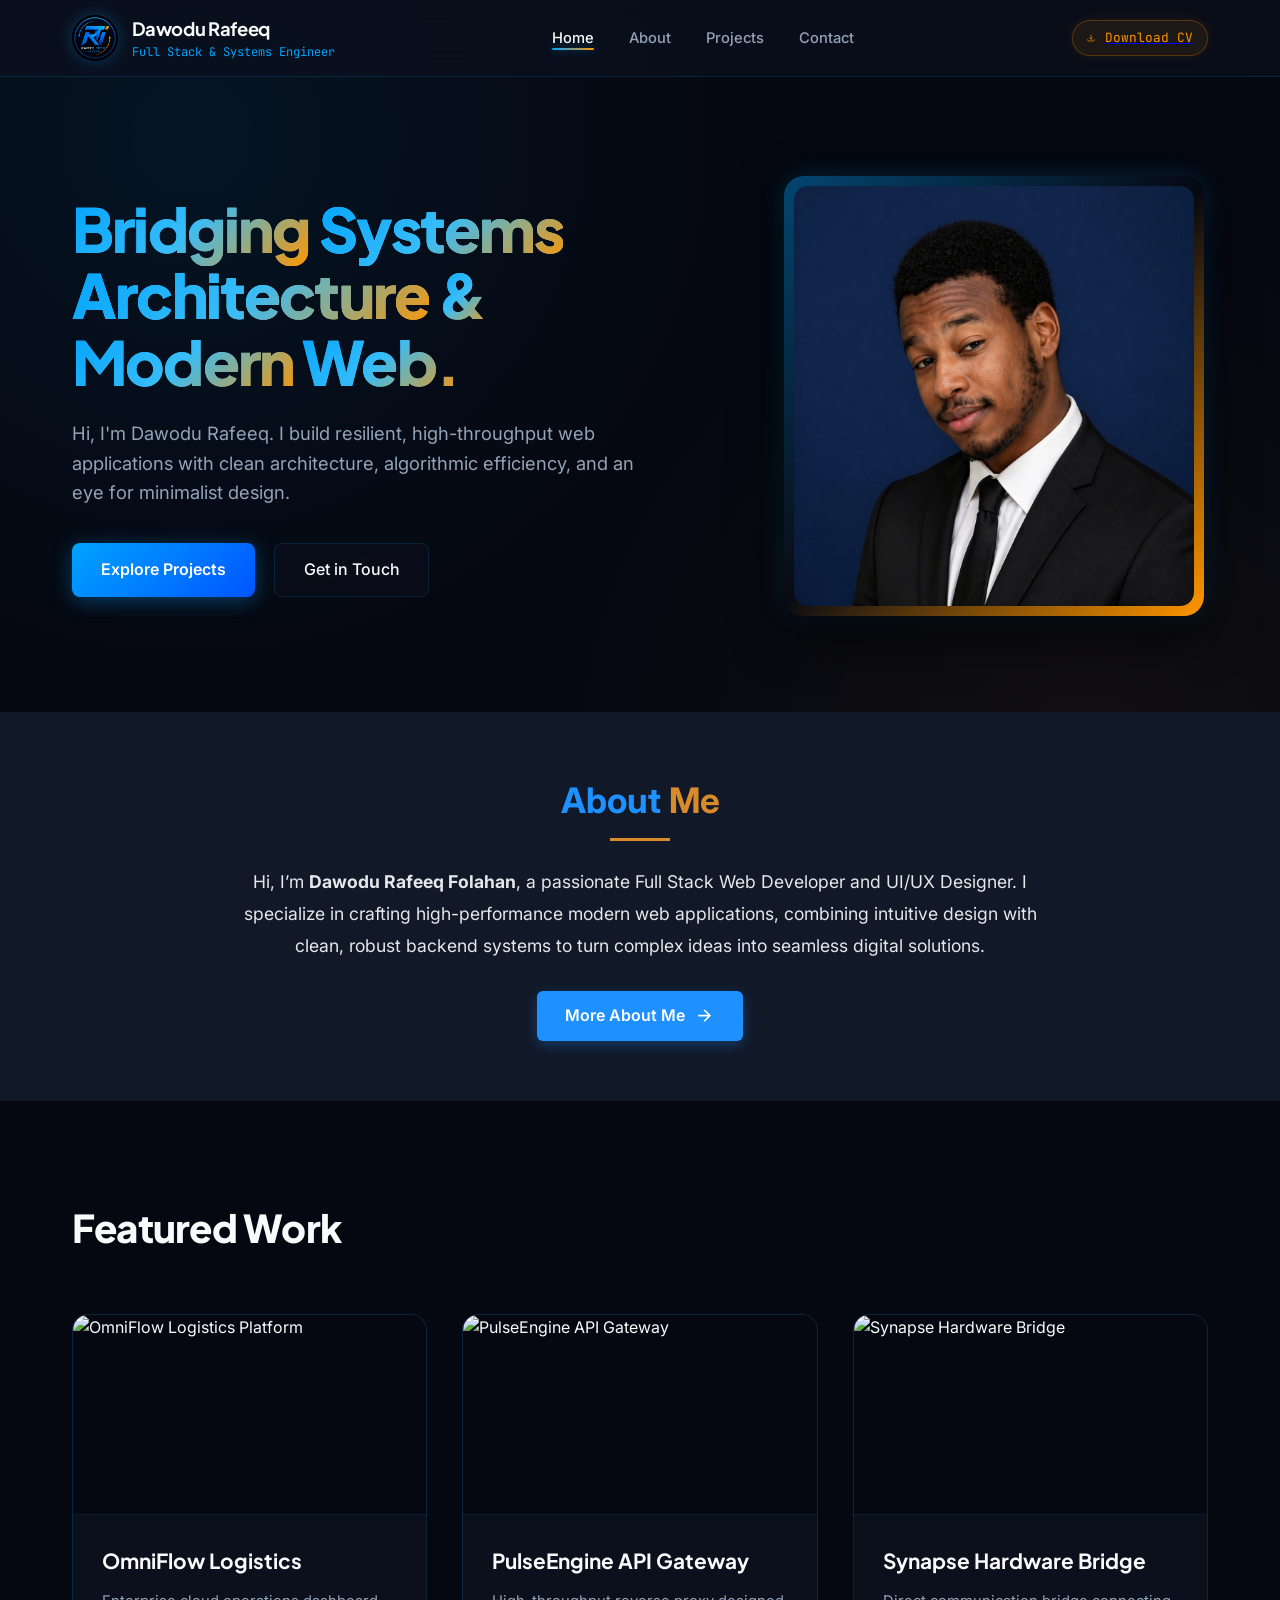
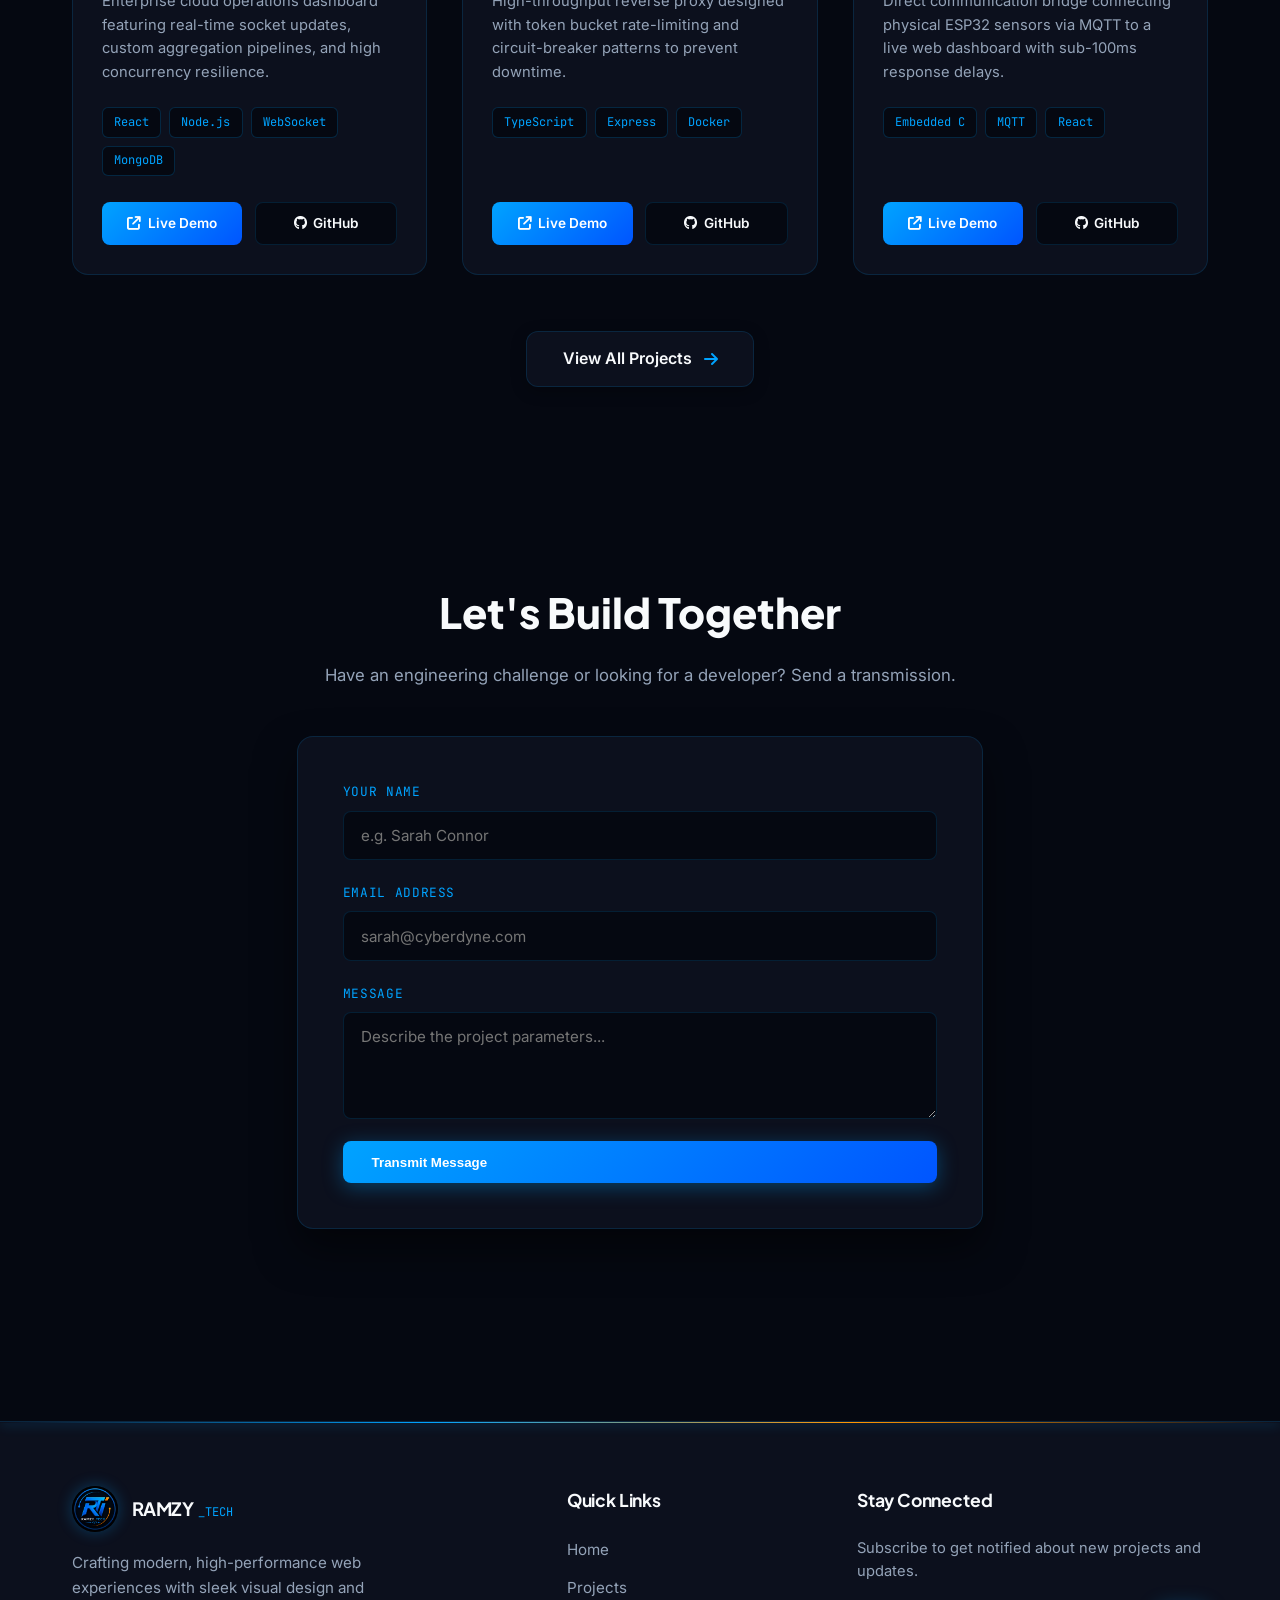
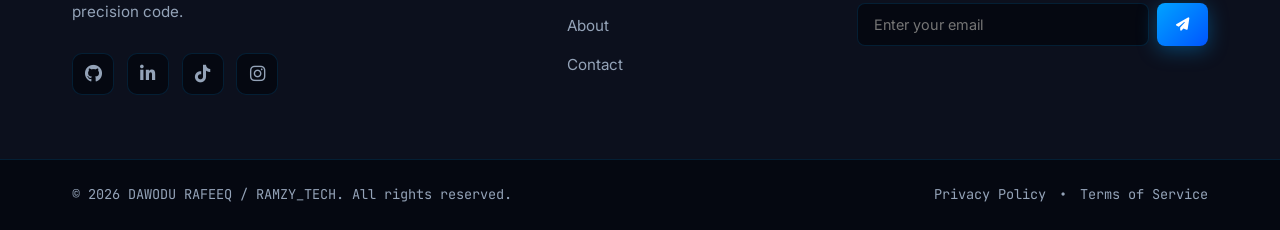
==== index.html @ 2abd8062 "I worked on my portfolio" ====
<!DOCTYPE html>
<html lang="en">

<head>
    <meta charset="UTF-8">
    <meta name="viewport" content="width=device-width, initial-scale=1.0">
    <title>Dawodu Rafeeq — Full Stack Software Developer</title>
    <!-- Google Fonts -->
    <link rel="preconnect" href="https://fonts.googleapis.com">
    <link rel="preconnect" href="https://fonts.gstatic.com" crossorigin>
    <link
        href="https://fonts.googleapis.com/css2?family=Inter:wght@400;500&family=JetBrains+Mono:wght@400;500&family=Plus+Jakarta+Sans:wght@600;700&display=swap"
        rel="stylesheet">
    <!-- FontAwesome Icons for Live & GitHub links -->
    <link rel="stylesheet" href="https://cdnjs.cloudflare.com/ajax/libs/font-awesome/6.4.0/css/all.min.css">
    <!-- Separate Stylesheet Link -->
    <link rel="stylesheet" href="style.css">
    <link rel="icon" href="./IMAGES/my logo.png">
</head>

<body>

    <!-- Header & Navigation -->
    <header>
        <div class="nav-container">
            <div class="brand-container">
                <!-- Logo Placement -->
                <img src="./IMAGES/my logo.png" alt="Ramzy Tech Logo" class="brand-logo">
                <div>
                    <div class="logo-text">Dawodu Rafeeq</div>
                    <div class="logo-sub">Full Stack & Systems Engineer</div>
                </div>
            </div>
            <ul class="nav-links">
                <li><a href="#home">Home</a></li>
                <li><a href="#about-preview">About</a></li>
                <li><a href="#projects">Projects</a></li>
                <li><a href="#contact">Contact</a></li>
            </ul>
            <a href="#">
                <div class="badge-available">
                    <span class="dot"><svg xmlns="http://www.w3.org/2000/svg" width="1.2em" height="1.2em"
                            viewBox="0 0 24 24">
                            <path fill="none" stroke="currentColor" stroke-linecap="round" stroke-linejoin="round"
                                stroke-width="2"
                                d="M12 15V3m0 12l-4-4m4 4l4-4M2 17l.621 2.485A2 2 0 0 0 4.561 21h14.877a2 2 0 0 0 1.94-1.515L22 17" />
                        </svg></span>
                    <span>Download CV</span>
                </div>
            </a>
        </div>
    </header>

    <main>
        <!-- Hero Section -->
        <section class="hero" id="home">
            <div class="hero-content reveal is-visible">
                <h1>Bridging <span>Systems Architecture</span> & Modern Web.</h1>
                <p>Hi, I'm Dawodu Rafeeq. I build resilient, high-throughput web applications with clean architecture,
                    algorithmic efficiency, and an eye for minimalist design.</p>
                <div class="hero-actions">
                    <a href="#projects" class="btn-primary">Explore Projects</a>
                    <a href="#contact" class="btn-outline">Get in Touch</a>
                </div>
            </div>

            <!-- Profile Image Container (Replaced Terminal Box) -->
            <div class="hero-profile-container reveal is-visible">
                <div class="profile-card">
                    <div class="profile-img-wrapper">
                        <!-- REPLACE WITH YOUR IMAGE PATH -->
                        <img src="./IMAGES/my picture.jpg" alt="Dawodu Rafeeq" class="profile-img">
                        <div class="profile-overlay"></div>
                    </div>
                </div>
            </div>
        </section>

        <!-- ABOUT ME SECTION (HOME PAGE PREVIEW) -->
        <section id="about-preview" style="padding: 60px 20px; background-color: #111827; color: #ffffff;">
            <div
                style="max-width: 1000px; margin: 0 auto; display: flex; flex-direction: column; align-items: center; text-align: center;">

                <h2 style="font-size: 2.2rem; margin-bottom: 10px; color: #1e90ff;">
                    About <span style="color: #d98a2b;">Me</span>
                </h2>
                <div style="width: 60px; height: 3px; background-color: #d98a2b; margin-bottom: 25px;"></div>

                <p style="font-size: 1.1rem; line-height: 1.8; color: #e5e7eb; max-width: 800px; margin-bottom: 30px;">
                    Hi, I’m <strong>Dawodu Rafeeq Folahan</strong>, a passionate Full Stack Web Developer and UI/UX
                    Designer.
                    I specialize in crafting high-performance modern web applications, combining intuitive design with
                    clean,
                    robust backend systems to turn complex ideas into seamless digital solutions.
                </p>

                <a href="./about.html" style="
            display: inline-flex; 
            align-items: center; 
            gap: 10px; 
            padding: 12px 28px; 
            background-color: #1e90ff; 
            color: #ffffff; 
            font-weight: 600; 
            font-size: 1rem; 
            border-radius: 6px; 
            text-decoration: none; 
            box-shadow: 0 4px 14px rgba(30, 144, 255, 0.3);
            transition: all 0.3s ease;">
                    <span>More About Me</span>
                    <svg xmlns="http://www.w3.org/2000/svg" width="1.2em" height="1.2em" viewBox="0 0 24 24">
                        <path fill="currentColor"
                            d="M16.172 11l-5.364-5.364 1.414-1.414L20 12l-7.778 7.778-1.414-1.414L16.172 13H4v-2z" />
                    </svg>
                </a>

            </div>
        </section>

        <!-- Projects Section -->
        <section class="projects" id="projects">
            <h2 class="section-title reveal">Featured Work</h2>
            <div class="projects-grid">

                <!-- Project 1 -->
                <div class="project-card reveal">
                    <div class="project-image-wrapper">
                        <!-- Replace with actual website image -->
                        <img src="./IMAGES/project1.jpg" alt="OmniFlow Logistics Platform" class="project-image">
                    </div>
                    <div class="project-info">
                        <h3>OmniFlow Logistics</h3>
                        <p class="project-about">Enterprise cloud operations dashboard featuring real-time socket updates, custom aggregation pipelines, and high concurrency resilience.</p>
                        <div class="tech-tags">
                            <span>React</span>
                            <span>Node.js</span>
                            <span>WebSocket</span>
                            <span>MongoDB</span>
                        </div>
                        <div class="project-links">
                            <a href="https://example.com" target="_blank" class="btn-card-primary">
                                <i class="fa-solid fa-arrow-up-right-from-square"></i> Live Demo
                            </a>
                            <a href="https://github.com/devrafeeq" target="_blank" class="btn-card-github">
                                <i class="fa-brands fa-github"></i> GitHub
                            </a>
                        </div>
                    </div>
                </div>

                <!-- Project 2 -->
                <div class="project-card reveal">
                    <div class="project-image-wrapper">
                        <!-- Replace with actual website image -->
                        <img src="./IMAGES/project2.jpg" alt="PulseEngine API Gateway" class="project-image">
                    </div>
                    <div class="project-info">
                        <h3>PulseEngine API Gateway</h3>
                        <p class="project-about">High-throughput reverse proxy designed with token bucket rate-limiting and circuit-breaker patterns to prevent downtime.</p>
                        <div class="tech-tags">
                            <span>TypeScript</span>
                            <span>Express</span>
                            <span>Docker</span>
                        </div>
                        <div class="project-links">
                            <a href="https://example.com" target="_blank" class="btn-card-primary">
                                <i class="fa-solid fa-arrow-up-right-from-square"></i> Live Demo
                            </a>
                            <a href="https://github.com/devrafeeq" target="_blank" class="btn-card-github">
                                <i class="fa-brands fa-github"></i> GitHub
                            </a>
                        </div>
                    </div>
                </div>

                <!-- Project 3 -->
                <div class="project-card reveal">
                    <div class="project-image-wrapper">
                        <!-- Replace with actual website image -->
                        <img src="./IMAGES/project3.jpg" alt="Synapse Hardware Bridge" class="project-image">
                    </div>
                    <div class="project-info">
                        <h3>Synapse Hardware Bridge</h3>
                        <p class="project-about">Direct communication bridge connecting physical ESP32 sensors via MQTT to a live web dashboard with sub-100ms response delays.</p>
                        <div class="tech-tags">
                            <span>Embedded C</span>
                            <span>MQTT</span>
                            <span>React</span>
                        </div>
                        <div class="project-links">
                            <a href="https://example.com" target="_blank" class="btn-card-primary">
                                <i class="fa-solid fa-arrow-up-right-from-square"></i> Live Demo
                            </a>
                            <a href="https://github.com/devrafeeq" target="_blank" class="btn-card-github">
                                <i class="fa-brands fa-github"></i> GitHub
                            </a>
                        </div>
                    </div>
                </div>

            </div>

            <!-- VIEW MORE PROJECTS BUTTON -->
<div class="more-projects-wrapper">
    <a href="./projects.html" class="btn-more-projects">
        <span>View All Projects</span>
        <i class="fa-solid fa-arrow-right"></i>
    </a>
</div>
        </section>

        <!-- Contact Section -->
        <section class="contact" id="contact">
            <h2 class="reveal">Let's Build Together</h2>
            <p class="reveal">Have an engineering challenge or looking for a developer? Send a transmission.</p>

            <form class="contact-form reveal"
                onsubmit="event.preventDefault(); alert('Transmission dispatched successfully!');">
                <div class="form-group">
                    <label for="name">Your Name</label>
                    <input type="text" id="name" placeholder="e.g. Sarah Connor" required>
                </div>
                <div class="form-group">
                    <label for="email">Email Address</label>
                    <input type="email" id="email" placeholder="sarah@cyberdyne.com" required>
                </div>
                <div class="form-group">
                    <label for="message">Message</label>
                    <textarea id="message" rows="4" placeholder="Describe the project parameters..."
                        required></textarea>
                </div>
                <button type="submit" class="btn-primary" style="margin-top: 0.5rpx; cursor: pointer;">Transmit
                    Message</button>
            </form>
        </section>
    </main>

    <footer class="site-footer">
        <!-- Glowing Divider Line -->
        <div class="footer-divider"></div>

        <div class="footer-container">
            <!-- Brand / Overview Column -->
            <div class="footer-brand">
                <a href="#home" class="brand-container">
                    <img src="./IMAGES/my logo.png" alt="Ramzy Tech Logo" class="brand-logo">
                    <div>
                        <span class="logo-text">RAMZY</span>
                        <span class="logo-sub">_TECH</span>
                    </div>
                </a>
                <p class="footer-desc">
                    Crafting modern, high-performance web experiences with sleek visual design and precision code.
                </p>
                <!-- Social Media Links -->
                <div class="social-links">
                    <a href="https://github.com/devrafeeq" target="_blank" aria-label="GitHub">
                        <i class="fa-brands fa-github"></i>
                    </a>
                    <a href="https://www.linkedin.com/feed/" target="_blank" aria-label="LinkedIn">
                        <i class="fa-brands fa-linkedin-in"></i>
                    </a>
                    <a href="https://www.tiktok.com/@ramzywill04?lang=en" target="_blank" aria-label="TikTok">
                        <i class="fa-brands fa-tiktok"></i>
                    </a>
                    <a href="https://www.instagram.com/ramzy_tech04/" target="_blank" aria-label="Instagram">
                        <i class="fa-brands fa-instagram"></i>
                    </a>
                </div>
            </div>

            <!-- Navigation Column -->
            <div class="footer-nav">
                <h4>Quick Links</h4>
                <ul class="footer-links">
                    <li><a href="#home">Home</a></li>
                    <li><a href="#projects">Projects</a></li>
                    <li><a href="#about-preview">About</a></li>
                    <li><a href="#contact">Contact</a></li>
                </ul>
            </div>

            <!-- Newsletter / CTA Card Column -->
            <div class="footer-newsletter">
                <h4>Stay Connected</h4>
                <p>Subscribe to get notified about new projects and updates.</p>
                <form class="newsletter-form" onsubmit="event.preventDefault();">
                    <input type="email" placeholder="Enter your email" required />
                    <button type="submit" class="btn-primary">
                        <i class="fas fa-paper-plane"></i>
                    </button>
                </form>
            </div>
        </div>

        <!-- Bottom Bar: Copyright & Terms -->
        <div class="footer-bottom">
            <div class="footer-bottom-container">
                <p>&copy; 2026 DAWODU RAFEEQ / RAMZY_TECH. All rights reserved.</p>
                <div class="legal-links">
                    <a href="#">Privacy Policy</a>
                    <span>•</span>
                    <a href="#">Terms of Service</a>
                </div>
            </div>
        </div>
    </footer>

    <script>
        const revealItems = document.querySelectorAll('.reveal:not(.is-visible)');
        const revealObserver = new IntersectionObserver((entries, observer) => {
            entries.forEach((entry) => {
                if (entry.isIntersecting) {
                    entry.target.classList.add('is-visible');
                    observer.unobserve(entry.target);
                }
            });
        }, { threshold: 0.15 });

        revealItems.forEach((item) => revealObserver.observe(item));
    </script>

    <script src="animation.js"></script>
</body>

</html>
---- style.css ----
/* ==========================================
   1. CSS RESET & COLOR VARIABLES
   ================================---------- */
*, *::before, *::after {
    box-sizing: border-box;
    margin: 0;
    padding: 0;
}

:root {
    /* Base Obsidian Backgrounds from Logo backdrop */
    --bg-main: #050811;
    --bg-surface: #0c101d;
    --bg-card: #12182b;
    --bg-glass: rgba(12, 16, 29, 0.7);
    
    --text-main: #F8FAFC;
    --text-muted: #94A3B8;
    
    /* Exact Logo Color Palette */
    --accent-cyan: #00A3FF;    /* Electric Cyan Blue */
    --accent-blue: #0055FF;    /* Deep Royal Blue */
    --accent-orange: #FF9500;  /* Vibrant Circuit Orange */
    
    /* Glowing Shadows & Borders */
    --cyan-glow: rgba(0, 163, 255, 0.35);
    --orange-glow: rgba(255, 149, 0, 0.35);
    --border-color: rgba(0, 163, 255, 0.15);
    --border-bright: rgba(0, 163, 255, 0.4);
    
    --font-heading: 'Plus Jakarta Sans', sans-serif;
    --font-body: 'Inter', sans-serif;
    --font-mono: 'JetBrains Mono', monospace;
    
    --transition: all 0.35s cubic-bezier(0.16, 1, 0.3, 1);
}

html {
    scroll-behavior: smooth;
}

body {
    background-color: var(--bg-main);
    color: var(--text-main);
    font-family: var(--font-body);
    line-height: 1.6;
    overflow-x: hidden;
    /* Subtle background grid pattern */
    background-image: 
        radial-gradient(circle at 15% 15%, rgba(0, 163, 255, 0.08) 0%, transparent 40%),
        radial-gradient(circle at 85% 85%, rgba(255, 149, 0, 0.05) 0%, transparent 40%);
    background-attachment: fixed;
}

/* ==========================================
   2. ANIMATIONS & AMBIENT EFFECTS
   ================================---------- */
@keyframes fadeInSlideUp {
    from {
        opacity: 0;
        transform: translateY(30px);
    }
    to {
        opacity: 1;
        transform: translateY(0);
    }
}

@keyframes pulseGlow {
    0%, 100% {
        opacity: 0.35;
        transform: scale(1) translateX(-50%);
    }
    50% {
        opacity: 0.7;
        transform: scale(1.08) translateX(-50%);
    }
}

@keyframes floatLogo {
    0%, 100% { transform: translateY(0) rotate(0deg); }
    50% { transform: translateY(-4px) rotate(2deg); }
}

.animate-fade-up {
    animation: fadeInSlideUp 0.8s cubic-bezier(0.16, 1, 0.3, 1) forwards;
}

.animate-delay-1 { animation-delay: 0.15s; }
.animate-delay-2 { animation-delay: 0.3s; }

/* Hero Ambient Background Glow */
.ambient-glow {
    position: absolute;
    top: 8rem;
    left: 50%;
    transform: translateX(-50%);
    width: 650px;
    height: 350px;
    background: radial-gradient(circle, rgba(0, 163, 255, 0.15) 0%, rgba(0, 85, 255, 0.08) 50%, transparent 70%);
    filter: blur(100px);
    border-radius: 50%;
    pointer-events: none;
    animation: pulseGlow 5s ease-in-out infinite;
    z-index: 0;
}

/* ==========================================
   3. STUNNING GLASS NAVIGATION BAR
   ================================---------- */
header {
    position: fixed;
    top: 0;
    left: 0;
    width: 100%;
    background: var(--bg-glass);
    backdrop-filter: blur(16px);
    -webkit-backdrop-filter: blur(16px);
    border-bottom: 1px solid var(--border-color);
    z-index: 1000;
}

.nav-container {
    max-width: 1200px;
    margin: 0 auto;
    padding: 0.85rem 2rem;
    display: flex;
    justify-content: space-between;
    align-items: center;
}

/* Integrated Logo Styling */
.brand-container {
    display: flex;
    align-items: center;
    gap: 0.85rem;
    text-decoration: none;
}

.brand-logo {
    width: 46px;
    height: 46px;
    object-fit: contain;
    border-radius: 50%;
    box-shadow: 0 0 15px rgba(0, 163, 255, 0.3);
    animation: floatLogo 6s ease-in-out infinite;
    transition: var(--transition);
}

.brand-container:hover .brand-logo {
    box-shadow: 0 0 25px rgba(0, 163, 255, 0.7), 0 0 10px rgba(255, 149, 0, 0.5);
}

.logo-text {
    font-family: var(--font-heading);
    font-size: 1.15rem;
    font-weight: 700;
    color: var(--text-main);
    letter-spacing: -0.02em;
}

.logo-sub {
    font-size: 0.75rem;
    color: var(--accent-cyan);
    font-family: var(--font-mono);
}

.nav-links {
    display: flex;
    gap: 2.2rem;
    list-style: none;
}

.nav-links a {
    text-decoration: none;
    color: var(--text-muted);
    font-size: 0.92rem;
    font-weight: 500;
    position: relative;
    padding: 0.2rem 0;
    transition: color 0.3s ease;
}

.nav-links a::after {
    content: '';
    position: absolute;
    bottom: 0;
    left: 0;
    width: 0%;
    height: 2px;
    background: linear-gradient(90deg, var(--accent-cyan), var(--accent-orange));
    transition: width 0.3s ease;
    border-radius: 2px;
}

.nav-links a:hover {
    color: var(--text-main);
}

.nav-links a:hover::after {
    width: 100%;
}

.nav-links a.active {
    color: var(--text-main);
}

.nav-links a.active::after {
    width: 100%;
    background: linear-gradient(90deg, var(--accent-cyan), var(--accent-orange));
    box-shadow: 0 0 10px rgba(0, 163, 255, 0.5);
}

/* Status Badge */
.badge-available {
    text-decoration: none;
    display: flex;
    align-items: center;
    gap: 0.6rem;
    font-size: 0.8rem;
    font-family: var(--font-mono);
    color: var(--accent-orange);
    background: rgba(255, 149, 0, 0.08);
    padding: 0.4rem 0.9rem;
    border-radius: 50px;
    border: 1px solid rgba(255, 149, 0, 0.25);
    box-shadow: 0 0 12px rgba(255, 149, 0, 0.1);
}

.badge-available:hover {
    cursor: pointer;
    transform: scale(1.09);
}

.dot {
    width: 8px;
    height: 8px;
    border-radius: 50%;
    animation: pulseGlow 2s infinite;
}

/* ==========================================
   4. HERO SECTION & PROFILE IMAGE
   ================================---------- */
.hero {
    position: relative;
    max-width: 1200px;
    margin: 0 auto;
    padding: 11rem 2rem 6rem 2rem;
    display: grid;
    grid-template-columns: 1.2fr 0.8fr;
    gap: 4rem;
    align-items: center;
    z-index: 1;
}

.hero-content h1 {
    font-family: var(--font-heading);
    font-size: 3.6rem;
    line-height: 1.1;
    font-weight: 800;
    margin-bottom: 1.5rem;
    letter-spacing: -0.03em;
}

.hero-content h1 span {
    background: linear-gradient(135deg, var(--accent-cyan) 0%, #38BDF8 50%, var(--accent-orange) 100%);
    -webkit-background-clip: text;
    -webkit-text-fill-color: transparent;
}

.hero-content p {
    color: var(--text-muted);
    font-size: 1.15rem;
    margin-bottom: 2.2rem;
    max-width: 580px;
}

.hero-actions {
    display: flex;
    gap: 1.2rem;
}

.btn-primary {
    background: linear-gradient(135deg, var(--accent-cyan), var(--accent-blue));
    color: #ffffff;
    padding: 0.85rem 1.8rem;
    border-radius: 8px;
    text-decoration: none;
    font-weight: 600;
    border: none;
    transition: var(--transition);
    box-shadow: 0 4px 20px var(--cyan-glow);
    display: inline-flex;
    align-items: center;
    gap: 0.5rem;
}

.btn-primary:hover {
    transform: translateY(-3px);
    box-shadow: 0 8px 30px rgba(0, 163, 255, 0.6);
    filter: brightness(1.1);
}

.btn-outline {
    background: rgba(12, 16, 29, 0.6);
    color: var(--text-main);
    border: 1px solid var(--border-color);
    padding: 0.85rem 1.8rem;
    border-radius: 8px;
    text-decoration: none;
    font-weight: 500;
    backdrop-filter: blur(8px);
    transition: var(--transition);
}

.btn-outline:hover {
    border-color: var(--accent-orange);
    color: var(--accent-orange);
    box-shadow: 0 4px 20px var(--orange-glow);
    transform: translateY(-3px);
}

/* Profile Image Container */
.hero-profile-container {
    display: flex;
    justify-content: center;
    align-items: center;
    position: relative;
}

.profile-card {
    position: relative;
    width: 100%;
    max-width: 380px;
    border-radius: 20px;
    padding: 10px;
    background: linear-gradient(135deg, var(--border-bright), transparent, var(--accent-orange));
    box-shadow: 0 20px 50px rgba(0, 0, 0, 0.7), 0 0 25px rgba(0, 163, 255, 0.2);
    transition: var(--transition);
}

.profile-card:hover {
    transform: translateY(-6px) scale(1.02);
    box-shadow: 0 30px 60px rgba(0, 0, 0, 0.8), 0 0 35px rgba(0, 163, 255, 0.4);
}

.profile-img-wrapper {
    position: relative;
    width: 100%;
    height: 420px;
    border-radius: 14px;
    overflow: hidden;
    background-color: var(--bg-surface);
}

.profile-img {
    width: 100%;
    height: 100%;
    object-fit: cover;
    object-position: center;
    transition: var(--transition);
}

.profile-card:hover .profile-img {
    transform: scale(1.05);
}

/* ==========================================
   5. FEATURED PROJECTS SECTION
   ================================---------- */
.projects {
    max-width: 1200px;
    margin: 0 auto;
    padding: 6rem 2rem;
}

.section-title {
    font-family: var(--font-heading);
    font-size: 2.4rem;
    margin-bottom: 3.5rem;
    font-weight: 800;
    letter-spacing: -0.02em;
}

.projects-grid {
    display: grid;
    grid-template-columns: repeat(auto-fit, minmax(320px, 1fr));
    gap: 2.2rem;
}

.project-card {
    background: var(--bg-surface);
    border: 1px solid var(--border-color);
    border-radius: 16px;
    overflow: hidden;
    display: flex;
    flex-direction: column;
    justify-content: space-between;
    transition: var(--transition);
    position: relative;
}

.project-card::after {
    content: '';
    position: absolute;
    top: 0;
    left: 0;
    width: 100%;
    height: 3px;
    background: linear-gradient(90deg, var(--accent-cyan), var(--accent-orange));
    opacity: 0;
    transition: opacity 0.3s ease;
}

.project-card:hover {
    transform: translateY(-8px);
    border-color: var(--border-bright);
    box-shadow: 0 20px 40px rgba(0, 0, 0, 0.6), 0 0 20px rgba(0, 163, 255, 0.15);
}

.project-card:hover::after {
    opacity: 1;
}

.project-image-wrapper {
    width: 100%;
    height: 200px;
    overflow: hidden;
    background: var(--bg-main);
    border-bottom: 1px solid var(--border-color);
}

.project-image {
    width: 100%;
    height: 100%;
    object-fit: cover;
    transition: transform 0.5s ease;
}

.project-card:hover .project-image {
    transform: scale(1.06);
}

.project-info {
    padding: 1.8rem;
    display: flex;
    flex-direction: column;
    flex-grow: 1;
    justify-content: space-between;
}

.project-card h3 {
    font-family: var(--font-heading);
    font-size: 1.3rem;
    margin-bottom: 0.8rem;
    color: var(--text-main);
}

.project-about {
    color: var(--text-muted);
    font-size: 0.92rem;
    margin-bottom: 1.4rem;
    line-height: 1.6;
}

.tech-tags {
    display: flex;
    gap: 0.5rem;
    flex-wrap: wrap;
    margin-bottom: 1.6rem;
}

.tech-tags span {
    font-family: var(--font-mono);
    font-size: 0.75rem;
    background: var(--bg-main);
    color: var(--accent-cyan);
    padding: 0.3rem 0.7rem;
    border-radius: 6px;
    border: 1px solid rgba(0, 163, 255, 0.2);
    transition: var(--transition);
}

.tech-tags span:hover {
    background: rgba(0, 163, 255, 0.15);
    border-color: var(--accent-cyan);
}

/* Dual Link Buttons */
.project-links {
    display: flex;
    gap: 0.8rem;
    margin-top: auto;
}

.btn-card-primary {
    flex: 1;
    text-align: center;
    background: linear-gradient(135deg, var(--accent-cyan), var(--accent-blue));
    color: #ffffff;
    padding: 0.6rem 1rem;
    border-radius: 8px;
    text-decoration: none;
    font-weight: 600;
    font-size: 0.85rem;
    transition: var(--transition);
    display: inline-flex;
    align-items: center;
    justify-content: center;
    gap: 0.4rem;
}

.btn-card-primary:hover {
    box-shadow: 0 4px 15px var(--cyan-glow);
    filter: brightness(1.1);
}

.btn-card-github {
    flex: 1;
    text-align: center;
    background: var(--bg-main);
    color: var(--text-main);
    border: 1px solid var(--border-color);
    padding: 0.6rem 1rem;
    border-radius: 8px;
    text-decoration: none;
    font-weight: 600;
    font-size: 0.85rem;
    transition: var(--transition);
    display: inline-flex;
    align-items: center;
    justify-content: center;
    gap: 0.4rem;
}

.btn-card-github:hover {
    border-color: var(--accent-orange);
    color: var(--accent-orange);
    box-shadow: 0 4px 15px var(--orange-glow);
}

/* ==========================================
   VIEW MORE PROJECTS BUTTON STYLES
   ================================---------- */
.more-projects-wrapper {
    display: flex;
    justify-content: center;
    align-items: center;
    margin-top: 3.5rem;
    width: 100%;
}

.btn-more-projects {
    display: inline-flex;
    align-items: center;
    gap: 0.75rem;
    padding: 0.9rem 2.2rem;
    font-family: var(--font-body, inherit);
    font-size: 1rem;
    font-weight: 600;
    color: var(--text-main, #ffffff);
    background: var(--bg-surface, rgba(255, 255, 255, 0.05));
    border: 1px solid var(--border-color, rgba(255, 255, 255, 0.1));
    border-radius: 12px;
    backdrop-filter: blur(8px);
    transition: all 0.3s ease;
    text-decoration: none;
    box-shadow: 0 4px 15px rgba(0, 0, 0, 0.3);
}

.btn-more-projects i {
    color: var(--accent-cyan, #00a3ff);
    transition: transform 0.3s ease;
}

.btn-more-projects:hover {
    border-color: var(--accent-cyan, #00a3ff);
    color: var(--accent-cyan, #00a3ff);
    box-shadow: 0 0 25px rgba(0, 163, 255, 0.25);
    transform: translateY(-4px);
}

.btn-more-projects:hover i {
    transform: translateX(5px);
}
/* ==========================================
   6. CONTACT SECTION & FORM
   ================================---------- */
.contact {
    max-width: 750px;
    margin: 0 auto;
    padding: 6rem 2rem;
    text-align: center;
}

.contact h2 {
    font-family: var(--font-heading);
    font-size: 2.6rem;
    margin-bottom: 1rem;
    font-weight: 800;
}

.contact p {
    color: var(--text-muted);
    margin-bottom: 3rem;
    font-size: 1.05rem;
}

.contact-form {
    display: grid;
    gap: 1.4rem;
    text-align: left;
    background: var(--bg-surface);
    padding: 2.8rem;
    border-radius: 16px;
    border: 1px solid var(--border-color);
    box-shadow: 0 20px 40px rgba(0, 0, 0, 0.5);
}

.form-group {
    display: flex;
    flex-direction: column;
    gap: 0.5rem;
}

.form-group label {
    font-family: var(--font-mono);
    font-size: 0.8rem;
    color: var(--accent-cyan);
    letter-spacing: 0.05em;
    text-transform: uppercase;
}

.form-group input, .form-group textarea {
    background: var(--bg-main);
    border: 1px solid var(--border-color);
    padding: 0.9rem 1.1rem;
    border-radius: 8px;
    color: var(--text-main);
    font-family: var(--font-body);
    font-size: 0.95rem;
    transition: var(--transition);
}

.form-group input:focus, .form-group textarea:focus {
    outline: none;
    border-color: var(--accent-cyan);
    box-shadow: 0 0 0 4px rgba(0, 163, 255, 0.15);
}

/* ==========================================
   7. SCROLL ANIMATIONS
   ================================---------- */
.reveal-on-scroll {
    opacity: 0;
    transform: translateY(30px);
    transition: opacity 0.8s cubic-bezier(0.16, 1, 0.3, 1), transform 0.8s cubic-bezier(0.16, 1, 0.3, 1);
    will-change: opacity, transform;
}

.reveal-on-scroll.is-revealed {
    opacity: 1;
    transform: translateY(0);
}

/* ==========================================
   8. SITE FOOTER SECTION
   ================================---------- */
.site-footer {
    position: relative;
    background: var(--bg-surface);
    border-top: 1px solid var(--border-color);
    padding-top: 4rem;
    margin-top: 6rem;
    overflow: hidden;
}

/* Gradient top border glow */
.footer-divider {
    position: absolute;
    top: 0;
    left: 0;
    width: 100%;
    height: 1px;
    background: linear-gradient(90deg, transparent, var(--accent-cyan), var(--accent-orange), transparent);
    box-shadow: 0 0 12px var(--accent-cyan);
}

.footer-container {
    max-width: 1200px;
    margin: 0 auto;
    padding: 0 2rem 4rem 2rem;
    display: grid;
    grid-template-columns: 1.5fr 0.8fr 1.2fr;
    gap: 3.5rem;
}

/* Brand Column */
.footer-brand .brand-container {
    display: inline-flex;
    align-items: center;
    gap: 0.85rem;
    margin-bottom: 1.2rem;
    text-decoration: none;
}

.footer-desc {
    color: var(--text-muted);
    font-size: 0.95rem;
    line-height: 1.6;
    margin-bottom: 1.8rem;
    max-width: 360px;
}

/* Social Media Icons Styling */
.social-links {
    display: flex;
    gap: 0.8rem;
}

.social-links a {
    width: 42px;
    height: 42px;
    border-radius: 10px;
    background: var(--bg-main);
    border: 1px solid var(--border-color);
    color: var(--text-muted);
    display: flex;
    align-items: center;
    justify-content: center;
    font-size: 1.1rem;
    text-decoration: none;
    transition: var(--transition);
}

.social-links a:hover {
    color: var(--text-main);
    border-color: var(--accent-cyan);
    background: rgba(0, 163, 255, 0.1);
    transform: translateY(-4px);
    box-shadow: 0 6px 16px var(--cyan-glow);
}

.social-links a:nth-child(even):hover {
    border-color: var(--accent-orange);
    background: rgba(255, 149, 0, 0.1);
    box-shadow: 0 6px 16px var(--orange-glow);
}

/* Footer Navigation Links */
.footer-nav h4, .footer-newsletter h4 {
    font-family: var(--font-heading);
    font-size: 1.1rem;
    font-weight: 700;
    color: var(--text-main);
    margin-bottom: 1.4rem;
    letter-spacing: -0.01em;
}

.footer-links {
    list-style: none;
    display: flex;
    flex-direction: column;
    gap: 0.8rem;
}

.footer-links a {
    color: var(--text-muted);
    text-decoration: none;
    font-size: 0.95rem;
    transition: var(--transition);
    display: inline-block;
}

.footer-links a:hover {
    color: var(--accent-cyan);
    transform: translateX(5px);
}

/* Newsletter Input Form */
.footer-newsletter p {
    color: var(--text-muted);
    font-size: 0.92rem;
    margin-bottom: 1.2rem;
}

.newsletter-form {
    display: flex;
    gap: 0.5rem;
}

.newsletter-form input {
    width: 100%;
    background: var(--bg-main);
    border: 1px solid var(--border-color);
    padding: 0.75rem 1rem;
    border-radius: 8px;
    color: var(--text-main);
    font-family: var(--font-body);
    font-size: 0.9rem;
    transition: var(--transition);
}

.newsletter-form input:focus {
    outline: none;
    border-color: var(--accent-cyan);
    box-shadow: 0 0 0 3px rgba(0, 163, 255, 0.15);
}

.newsletter-form .btn-primary {
    padding: 0.75rem 1.2rem;
    border-radius: 8px;
}

/* Footer Bottom Bar */
.footer-bottom {
    background: var(--bg-main);
    border-top: 1px solid var(--border-color);
    padding: 1.5rem 0;
}

.footer-bottom-container {
    max-width: 1200px;
    margin: 0 auto;
    padding: 0 2rem;
    display: flex;
    justify-content: space-between;
    align-items: center;
    font-size: 0.85rem;
    color: var(--text-muted);
    font-family: var(--font-mono);
}

.legal-links {
    display: flex;
    gap: 0.8rem;
    align-items: center;
}

.legal-links a {
    color: var(--text-muted);
    text-decoration: none;
    transition: color 0.2s ease;
}

.legal-links a:hover {
    color: var(--accent-orange);
}

/* ==========================================
   9. RESPONSIVE DESIGN
   ================================---------- */
@media (max-width: 900px) {
    .hero {
        grid-template-columns: 1fr;
        padding-top: 8.5rem;
    }
    
    .hero-content h1 {
        font-size: 2.8rem;
    }

    .nav-links {
        display: none;
    }

    .footer-container {
        grid-template-columns: 1fr;
        gap: 2.5rem;
    }

    .footer-bottom-container {
        flex-direction: column;
        gap: 1rem;
        text-align: center;
    }
}

/* ==========================================
   10. ENHANCED RESPONSIVENESS & FLUIDITY
   ================================---------- */

/* Fluid Images & Media Handling */
img, svg, video {
    max-width: 100%;
    height: auto;
    display: block;
}

/* Base Container Safety Margin for Small Screens */
.nav-container,
.hero,
.projects,
.contact,
.footer-container,
.footer-bottom-container {
    width: 100%;
    padding-left: clamp(1rem, 4vw, 2rem);
    padding-right: clamp(1rem, 4vw, 2rem);
}

/* Large Screens & Ultra-Wide Displays (1200px+) */
@media (min-width: 1200px) {
    .hero-content h1 {
        font-size: 3.8rem;
    }
    .profile-card {
        max-width: 420px;
    }
}

/* Tablets & Medium Displays (768px to 1024px) */
@media (max-width: 1024px) {
    .hero {
        gap: 2.5rem;
        padding-top: 9rem;
        padding-bottom: 4rem;
    }

    .hero-content h1 {
        font-size: 3rem;
    }

    .projects-grid {
        grid-template-columns: repeat(2, 1fr);
        gap: 1.5rem;
    }

    .footer-container {
        grid-template-columns: 1fr 1fr;
        gap: 2.5rem;
    }

    .footer-newsletter {
        grid-column: span 2;
    }
}

/* Mobile Devices & Small Tablets (Max 768px) */
@media (max-width: 768px) {
    /* Hero Stack Adjustment */
    .hero {
        grid-template-columns: 1fr;
        text-align: center;
        padding-top: 7.5rem;
        gap: 3rem;
    }

    .hero-content p {
        margin-left: auto;
        margin-right: auto;
        font-size: 1rem;
    }

    .hero-actions {
        justify-content: center;
        flex-wrap: wrap;
    }

    .btn-primary, .btn-outline {
        width: 100%;
        justify-content: center;
    }

    .profile-card {
        max-width: 320px;
        margin: 0 auto;
    }

    .profile-img-wrapper {
        height: 360px;
    }

    /* Projects Layout */
    .projects-grid {
        grid-template-columns: 1fr;
    }

    /* Contact Form Spacing */
    .contact-form {
        padding: 1.8rem 1.2rem;
    }

    /* Footer Adjustments */
    .footer-container {
        grid-template-columns: 1fr;
        gap: 2rem;
    }

    .footer-newsletter {
        grid-column: span 1;
    }

    .footer-bottom-container {
        flex-direction: column;
        gap: 0.8rem;
        text-align: center;
    }
}

/* Extra Small Devices & Foldables (Max 480px) */
@media (max-width: 480px) {
    .hero-content h1 {
        font-size: 2.2rem;
    }

    .logo-text {
        font-size: 1rem;
    }

    .logo-sub {
        font-size: 0.65rem;
    }

    .badge-available span:last-child {
        display: none; /* Keeps the status icon tidy on tiny screens */
    }

    .badge-available {
        padding: 0.4rem;
    }

    .project-links {
        flex-direction: column; /* Stacks Action Buttons */
    }

    .btn-card-primary, .btn-card-github {
        width: 100%;
    }

    .profile-img-wrapper {
        height: 300px;
    }
}
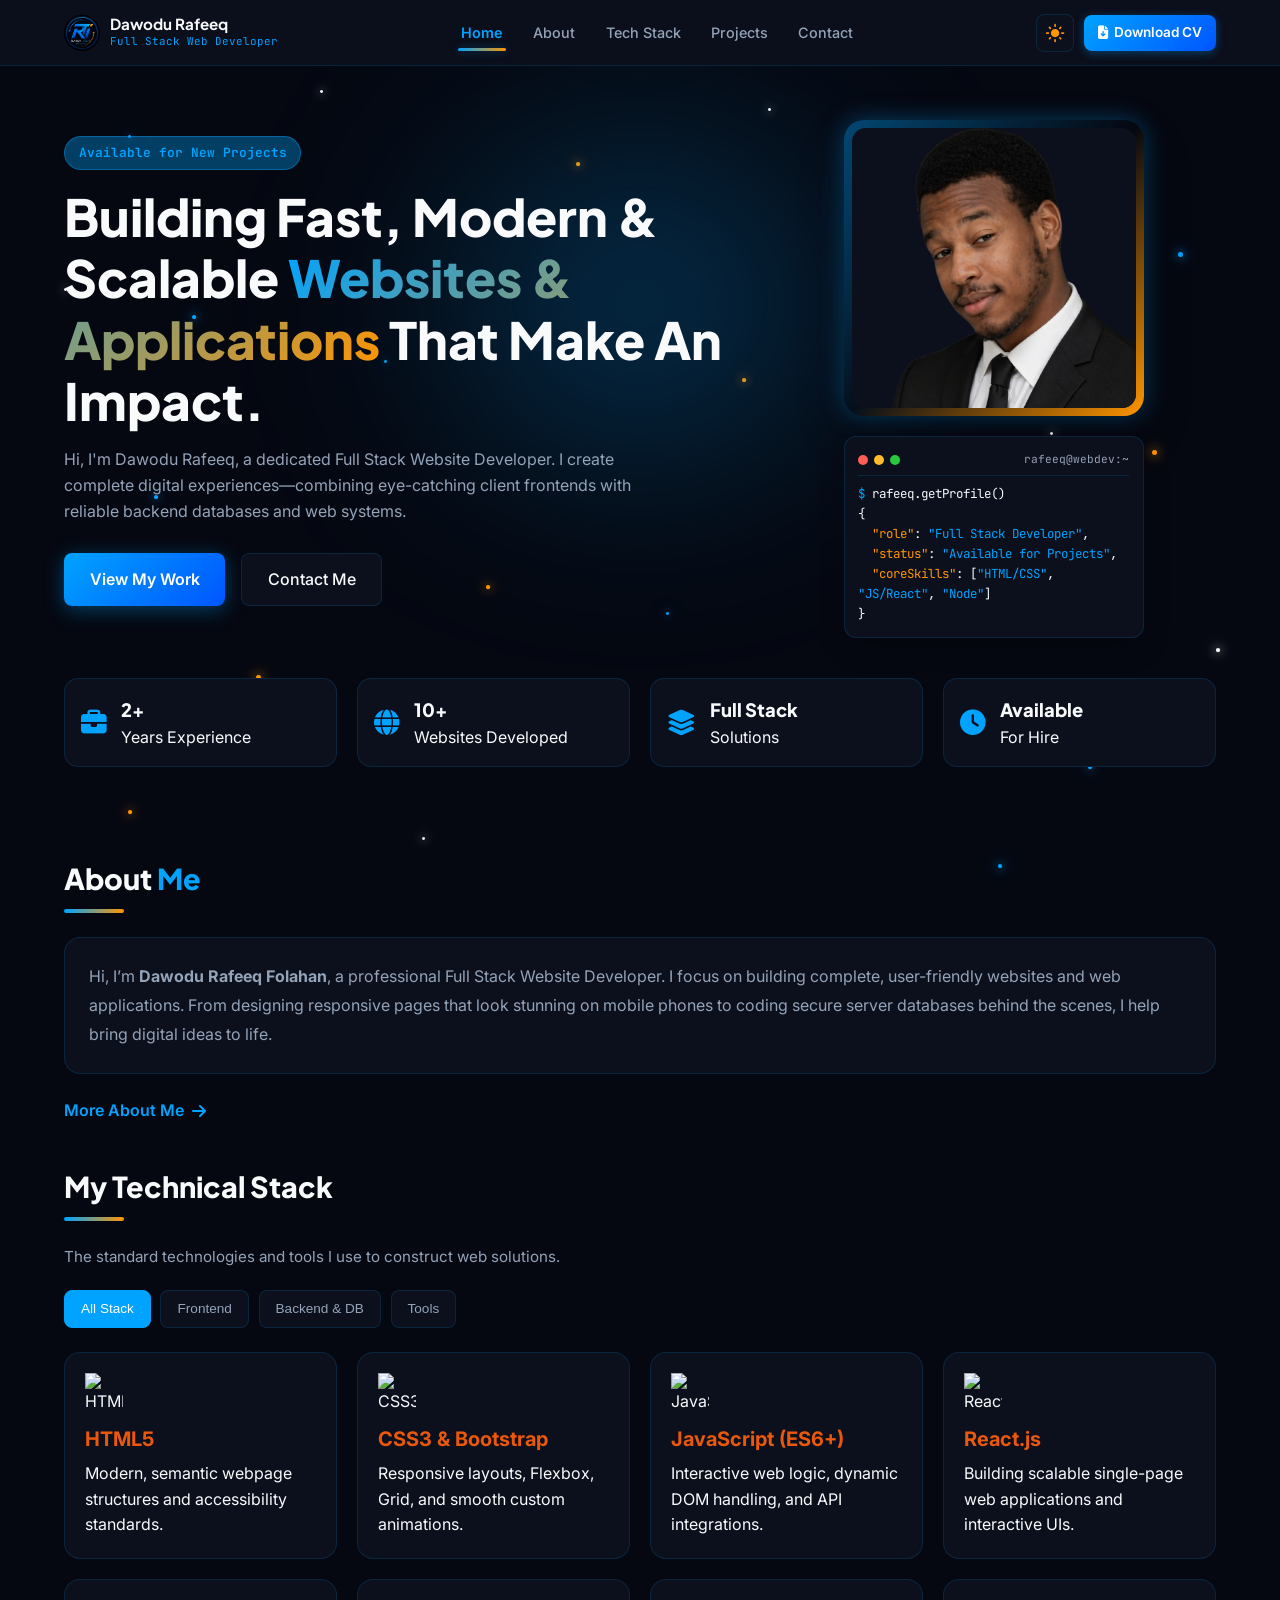
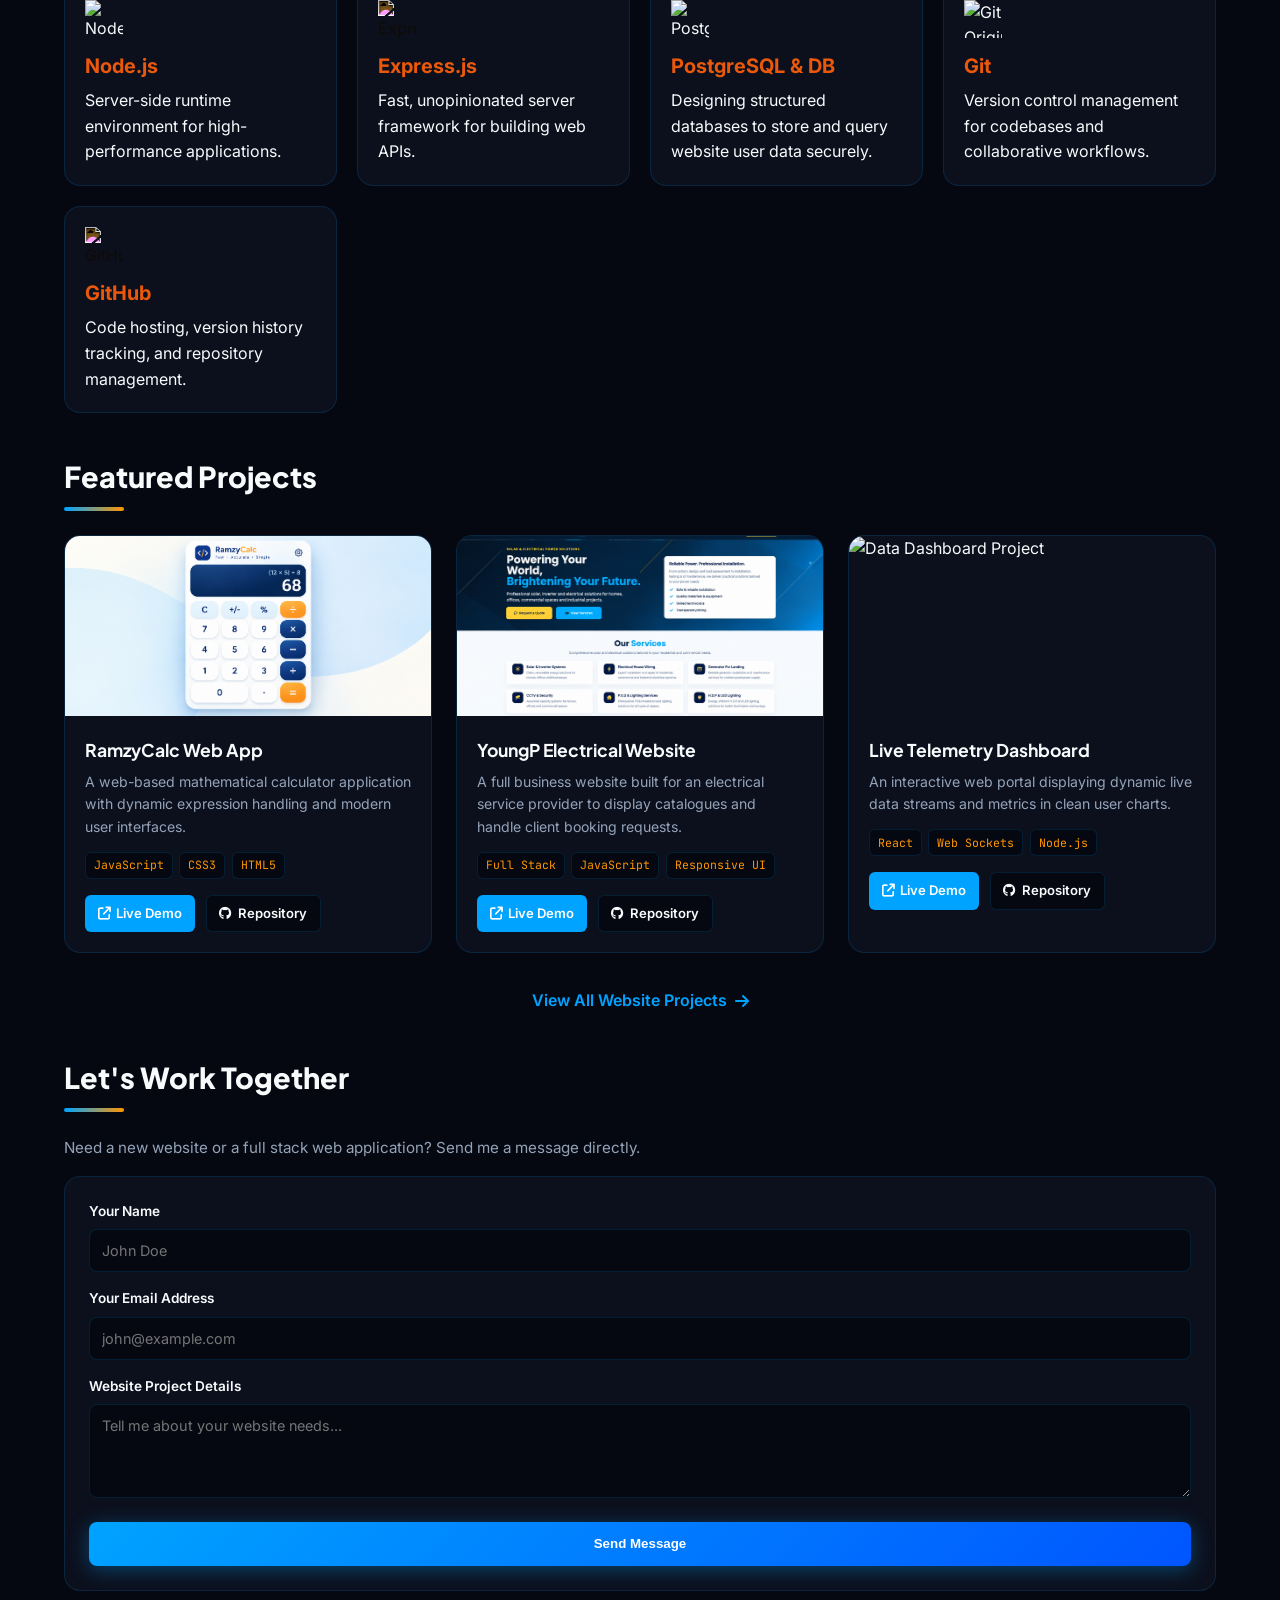
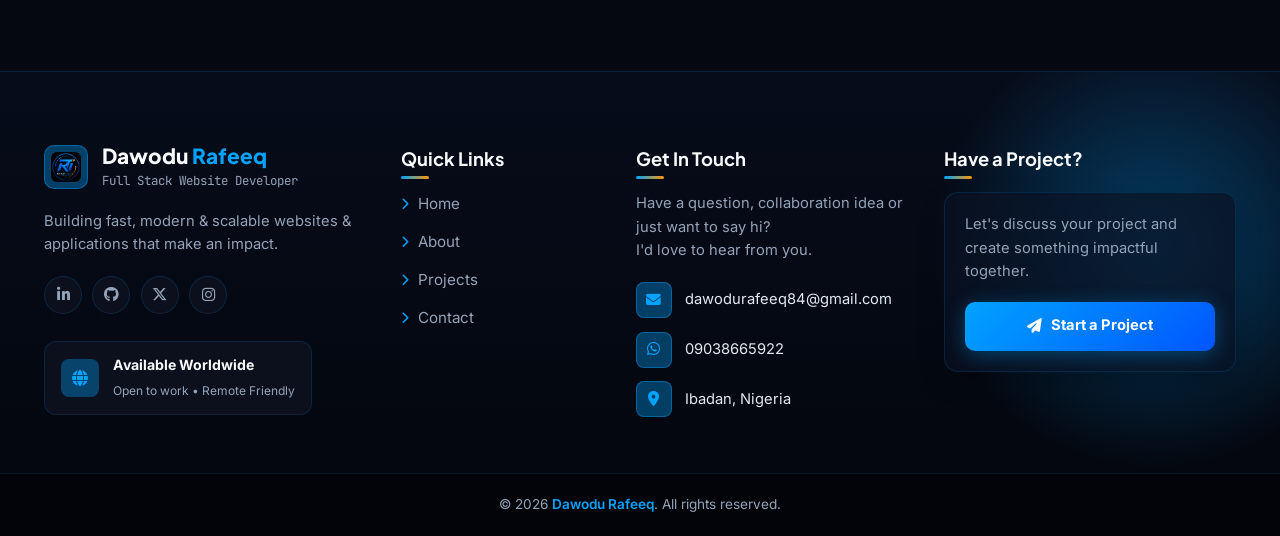
==== commit 872fd4bb: "Refactor code structure for improved readability and maintainability" ====
--- a/index.html
+++ b/index.html
@@ -1,312 +1,555 @@
 <!DOCTYPE html>
-<html lang="en">
+<html lang="en" data-theme="dark">
 
 <head>
     <meta charset="UTF-8">
     <meta name="viewport" content="width=device-width, initial-scale=1.0">
-    <title>Dawodu Rafeeq — Full Stack Software Developer</title>
+    <title>Dawodu Rafeeq — Full Stack Website Developer</title>
+    
+    <!-- Open Graph & SEO Meta Tags -->
+    <meta name="description" content="Portfolio of Dawodu Rafeeq, a Full Stack Website Developer specializing in responsive websites, custom web applications, and backend databases.">
+    <meta property="og:title" content="Dawodu Rafeeq — Full Stack Website Developer">
+    <meta property="og:description" content="Building fast, modern, and reliable web applications for clients and businesses.">
+    <meta property="og:image" content="./IMAGES/my picture.png">
+    <meta property="og:type" content="website">
+
     <!-- Google Fonts -->
     <link rel="preconnect" href="https://fonts.googleapis.com">
     <link rel="preconnect" href="https://fonts.gstatic.com" crossorigin>
-    <link
-        href="https://fonts.googleapis.com/css2?family=Inter:wght@400;500&family=JetBrains+Mono:wght@400;500&family=Plus+Jakarta+Sans:wght@600;700&display=swap"
-        rel="stylesheet">
-    <!-- FontAwesome Icons for Live & GitHub links -->
-    <link rel="stylesheet" href="https://cdnjs.cloudflare.com/ajax/libs/font-awesome/6.4.0/css/all.min.css">
-    <!-- Separate Stylesheet Link -->
+    <link href="https://fonts.googleapis.com/css2?family=Inter:wght@400;500;600&family=JetBrains+Mono:wght@400;500;700&family=Plus+Jakarta+Sans:wght@600;700;800&display=swap" rel="stylesheet">
+    
+    <!-- Font Awesome Icons -->
+    <link rel="stylesheet" href="https://cdnjs.cloudflare.com/ajax/libs/font-awesome/6.5.1/css/all.min.css">
+    
+    <!-- Stylesheet & Favicon -->
     <link rel="stylesheet" href="style.css">
     <link rel="icon" href="./IMAGES/my logo.png">
+
+    <!-- EmailJS SDK -->
+    <script type="text/javascript" src="https://cdn.jsdelivr.net/npm/@emailjs/browser@3/dist/email.min.js"></script>
+    <script type="text/javascript">
+        (function() {
+            emailjs.init("YOUR_PUBLIC_KEY");
+        })();
+    </script>
 </head>
 
 <body>
 
-    <!-- Header & Navigation -->
+    <!-- MOVING, SPARKLE & SHOOTING STARS BACKGROUND -->
+    <div class="stars-container" aria-hidden="true">
+        <div class="star star-cyan" style="--top: 5%; --left: 8%; --size: 4px; --duration: 3.5s; --delay: 0s;"></div>
+        <div class="star star-white" style="--top: 10%; --left: 25%; --size: 3px; --duration: 4s; --delay: 1.2s;"></div>
+        <div class="star star-cyan" style="--top: 15%; --left: 10%; --size: 3px; --duration: 4s; --delay: 0s;"></div>
+        <div class="star star-white" style="--top: 12%; --left: 60%; --size: 3px; --duration: 5s; --delay: 2.5s;"></div>
+        <div class="star star-orange" style="--top: 18%; --left: 45%; --size: 4px; --duration: 4.8s; --delay: 0.3s;"></div>
+        <div class="star star-orange" style="--top: 25%; --left: 80%; --size: 4px; --duration: 6s; --delay: 1s;"></div>
+        <div class="star star-cyan" style="--top: 28%; --left: 92%; --size: 5px; --duration: 3.8s; --delay: 1.7s;"></div>
+        <div class="star star-white" style="--top: 32%; --left: 5%; --size: 3px; --duration: 4.2s; --delay: 0.9s;"></div>
+        <div class="star star-cyan" style="--top: 35%; --left: 15%; --size: 4px; --duration: 4.5s; --delay: 1.2s;"></div>
+        <div class="star star-cyan" style="--top: 40%; --left: 30%; --size: 3px; --duration: 3s; --delay: 2s;"></div>
+        <div class="star star-orange" style="--top: 42%; --left: 58%; --size: 4px; --duration: 5.5s; --delay: 0.4s;"></div>
+        <div class="star star-white" style="--top: 48%; --left: 82%; --size: 3px; --duration: 4.1s; --delay: 1.8s;"></div>
+        <div class="star star-orange" style="--top: 50%; --left: 90%; --size: 5px; --duration: 6s; --delay: 0.8s;"></div>
+        <div class="star star-cyan" style="--top: 55%; --left: 12%; --size: 4px; --duration: 3.6s; --delay: 2.2s;"></div>
+        <div class="star star-white" style="--top: 60%; --left: 70%; --size: 3px; --duration: 5s; --delay: 0.5s;"></div>
+        <div class="star star-orange" style="--top: 65%; --left: 38%; --size: 4px; --duration: 4.7s; --delay: 1.1s;"></div>
+        <div class="star star-cyan" style="--top: 68%; --left: 52%; --size: 3px; --duration: 3.9s; --delay: 0.6s;"></div>
+        <div class="star star-white" style="--top: 72%; --left: 95%; --size: 4px; --duration: 5.2s; --delay: 2.8s;"></div>
+        <div class="star star-orange" style="--top: 75%; --left: 20%; --size: 5px; --duration: 7s; --delay: 3s;"></div>
+        <div class="star star-white" style="--top: 80%; --left: 45%; --size: 3px; --duration: 3.5s; --delay: 2.1s;"></div>
+        <div class="star star-cyan" style="--top: 82%; --left: 65%; --size: 4px; --duration: 4.4s; --delay: 1.3s;"></div>
+        <div class="star star-cyan" style="--top: 85%; --left: 85%; --size: 4px; --duration: 4s; --delay: 1.5s;"></div>
+        <div class="star star-orange" style="--top: 90%; --left: 10%; --size: 4px; --duration: 5.1s; --delay: 0.2s;"></div>
+        <div class="star star-white" style="--top: 93%; --left: 33%; --size: 3px; --duration: 3.7s; --delay: 2.4s;"></div>
+        <div class="star star-cyan" style="--top: 96%; --left: 78%; --size: 4px; --duration: 4.6s; --delay: 1.0s;"></div>
+
+        <!-- Shooting Stars -->
+        <div class="shooting-star" style="--top: 8%; --left: 35%; --delay: 0s;"></div>
+        <div class="shooting-star" style="--top: 22%; --left: 85%; --delay: 2.5s;"></div>
+        <div class="shooting-star" style="--top: 45%; --left: 75%; --delay: 5s;"></div>
+        <div class="shooting-star" style="--top: 62%; --left: 40%; --delay: 7.5s;"></div>
+        <div class="shooting-star" style="--top: 78%; --left: 20%; --delay: 10s;"></div>
+    </div>
+
+    <!-- AMBIENT GLOW -->
+    <div class="ambient-glow"></div>
+
+    <!-- HEADER & NAVIGATION -->
     <header>
         <div class="nav-container">
-            <div class="brand-container">
-                <!-- Logo Placement -->
-                <img src="./IMAGES/my logo.png" alt="Ramzy Tech Logo" class="brand-logo">
-                <div>
-                    <div class="logo-text">Dawodu Rafeeq</div>
-                    <div class="logo-sub">Full Stack & Systems Engineer</div>
-                </div>
-            </div>
-            <ul class="nav-links">
-                <li><a href="#home">Home</a></li>
-                <li><a href="#about-preview">About</a></li>
-                <li><a href="#projects">Projects</a></li>
-                <li><a href="#contact">Contact</a></li>
+            <div class="brand-wrapper">
+                <a href="#home" class="brand-container">
+                    <img src="./IMAGES/my logo.png" alt="Dawodu Rafeeq Logo" class="brand-logo">
+                    <div class="brand-text">
+                        <div class="logo-text">Dawodu Rafeeq</div>
+                        <div class="logo-sub">Full Stack Web Developer</div>
+                    </div>
+                </a>
+            </div>
+            
+            <ul class="nav-links" id="navLinks">
+                <li><a href="#home" class="nav-item active">Home</a></li>
+                <li><a href="#about-preview" class="nav-item">About</a></li>
+                <li><a href="#skills" class="nav-item">Tech Stack</a></li>
+                <li><a href="#projects" class="nav-item">Projects</a></li>
+                <li><a href="#contact" class="nav-item">Contact</a></li>
             </ul>
-            <a href="#">
-                <div class="badge-available">
-                    <span class="dot"><svg xmlns="http://www.w3.org/2000/svg" width="1.2em" height="1.2em"
-                            viewBox="0 0 24 24">
-                            <path fill="none" stroke="currentColor" stroke-linecap="round" stroke-linejoin="round"
-                                stroke-width="2"
-                                d="M12 15V3m0 12l-4-4m4 4l4-4M2 17l.621 2.485A2 2 0 0 0 4.561 21h14.877a2 2 0 0 0 1.94-1.515L22 17" />
-                        </svg></span>
+
+            <!-- HEADER RIGHT ACTIONS -->
+            <div class="header-actions">
+                <!-- Theme Switcher Toggle -->
+                <button class="theme-toggle-btn" id="themeToggle" aria-label="Toggle Theme" title="Toggle Light/Dark Mode">
+                    <svg class="sun-icon" xmlns="http://www.w3.org/2000/svg" width="1.2em" height="1.2em" viewBox="0 0 24 24">
+                        <path fill="currentColor" d="M12 7c-2.76 0-5 2.24-5 5s2.24 5 5 5s5-2.24 5-5s-2.24-5-5-5M2 13h2c.55 0 1-.45 1-1s-.45-1-1-1H2c-.55 0-1 .45-1 1s.45 1 1 1m18 0h2c.55 0 1-.45 1-1s-.45-1-1-1h-2c-.55 0-1 .45-1 1s.45 1 1 1M11 2v2c0 .55.45 1 1 1s1-.45 1-1V2c0-.55-.45-1-1-1s-1 .45-1 1m0 18v2c0 .55.45 1 1 1s1-.45 1-1v-2c0-.55-.45-1-1-1s-1 .45-1 1M5.99 4.58a.996.996 0 0 0-1.41 0a.996.996 0 0 0 0 1.41l1.06 1.06c.39.39 1.03.39 1.41 0s.39-1.03 0-1.41zm12.37 12.37a.996.996 0 0 0-1.41 0a.996.996 0 0 0 0 1.41l1.06 1.06c.39.39 1.03.39 1.41 0s.39-1.03 0-1.41zm1.06-10.96a.996.996 0 0 0 0-1.41a.996.996 0 0 0-1.41 0l-1.06 1.06c-.39.39-.39 1.03 0 1.41s1.03.39 1.41 0zM7.05 18.36a.996.996 0 0 0 0-1.41a.996.996 0 0 0-1.41 0l-1.06 1.06c-.39.39-.39 1.03 0 1.41s1.03.39 1.41 0z" />
+                    </svg>
+                    <svg class="moon-icon" xmlns="http://www.w3.org/2000/svg" width="1.2em" height="1.2em" viewBox="0 0 24 24">
+                        <path fill="currentColor" d="M12.3 2a10 10 0 0 0-1.9 20a10 10 0 0 0 8.8-5.3a1 1 0 0 0-1.1-1.4a8 8 0 1 1-6.8-12.3a1 1 0 0 0 1-1A1 1 0 0 0 12.3 2" />
+                    </svg>
+                </button>
+
+                <a href="./path-to-your-cv.pdf" class="btn-cv-header" download title="Download CV">
+                    <i class="fa-solid fa-file-arrow-down"></i>
                     <span>Download CV</span>
-                </div>
-            </a>
+                </a>
+
+                <!-- MOBILE MENU TOGGLE BUTTON -->
+                <button class="mobile-toggle" id="menuToggle" aria-label="Toggle Navigation">
+                    <i class="fa-solid fa-bars"></i>
+                </button>
+            </div>
         </div>
     </header>
 
     <main>
         <!-- Hero Section -->
-        <section class="hero" id="home">
-            <div class="hero-content reveal is-visible">
-                <h1>Bridging <span>Systems Architecture</span> & Modern Web.</h1>
-                <p>Hi, I'm Dawodu Rafeeq. I build resilient, high-throughput web applications with clean architecture,
-                    algorithmic efficiency, and an eye for minimalist design.</p>
-                <div class="hero-actions">
-                    <a href="#projects" class="btn-primary">Explore Projects</a>
-                    <a href="#contact" class="btn-outline">Get in Touch</a>
-                </div>
-            </div>
-
-            <!-- Profile Image Container (Replaced Terminal Box) -->
-            <div class="hero-profile-container reveal is-visible">
-                <div class="profile-card">
-                    <div class="profile-img-wrapper">
-                        <!-- REPLACE WITH YOUR IMAGE PATH -->
-                        <img src="./IMAGES/my picture.jpg" alt="Dawodu Rafeeq" class="profile-img">
-                        <div class="profile-overlay"></div>
-                    </div>
-                </div>
-            </div>
+        <section class="hero page-section" id="home">
+            <div class="hero-grid">
+                <div class="hero-content reveal is-visible">
+                    <div class="hero-badge">Available for New Projects</div>
+                    <h1>Building Fast, Modern & Scalable <span>Websites & Applications</span> That Make An Impact.</h1>
+                    <p>Hi, I'm Dawodu Rafeeq, a dedicated Full Stack Website Developer. I create complete digital experiences—combining eye-catching client frontends with reliable backend databases and web systems.</p>
+                    <div class="hero-actions">
+                        <a href="#projects" class="btn-primary">View My Work</a>
+                        <a href="#contact" class="btn-outline">Contact Me</a>
+                    </div>
+                </div>
+
+                <!-- Profile & Live Developer Terminal Container -->
+                <div class="hero-profile-container reveal is-visible">
+                    <div class="profile-card">
+                        <div class="profile-img-wrapper">
+                            <img src="./IMAGES/my picture.png" alt="Dawodu Rafeeq - Full Stack Website Developer" class="profile-img">
+                            <div class="profile-overlay"></div>
+                        </div>
+                    </div>
+
+                    <!-- Terminal Card -->
+                    <div class="hero-terminal-card">
+                        <div class="terminal-header">
+                            <span class="t-dot red"></span>
+                            <span class="t-dot yellow"></span>
+                            <span class="t-dot green"></span>
+                            <span class="t-title">rafeeq@webdev:~</span>
+                        </div>
+                        <div class="terminal-body">
+                            <p><span class="t-prompt">$</span> <span class="t-command">rafeeq.getProfile()</span></p>
+                            <p class="t-output">{</p>
+                            <p class="t-output">&nbsp;&nbsp;<span class="t-key">"role"</span>: <span class="t-val">"Full Stack Developer"</span>,</p>
+                            <p class="t-output">&nbsp;&nbsp;<span class="t-key">"status"</span>: <span class="t-val">"Available for Projects"</span>,</p>
+                            <p class="t-output">&nbsp;&nbsp;<span class="t-key">"coreSkills"</span>: [<span class="t-val">"HTML/CSS"</span>, <span class="t-val">"JS/React"</span>, <span class="t-val">"Node"</span>]</p>
+                            <p class="t-output">}</p>
+                        </div>
+                    </div>
+                </div>
+            </div>
+
+            <ul id="exp">
+                <li class="years-exp">
+                    <i class="fa-solid fa-briefcase"></i>
+                    <ul>
+                        <li class="l1">2+</li>
+                        <li>Years Experience</li>
+                    </ul>
+                </li>
+                <li class="project-amt">
+                    <i class="fa-solid fa-globe"></i>
+                    <ul>
+                        <li class="l1">10+</li>
+                        <li>Websites Developed</li>
+                    </ul>
+                </li>
+                <li class="project-amt">
+                    <i class="fa-solid fa-layer-group"></i>
+                    <ul>
+                        <li class="l1">Full Stack</li>
+                        <li>Solutions</li>
+                    </ul>
+                </li>
+                <li class="avalability">
+                    <i class="fa-solid fa-clock"></i>
+                    <ul>
+                        <li class="l1">Available</li>
+                        <li>For Hire</li>
+                    </ul>
+                </li>
+            </ul>
         </section>
 
-        <!-- ABOUT ME SECTION (HOME PAGE PREVIEW) -->
-        <section id="about-preview" style="padding: 60px 20px; background-color: #111827; color: #ffffff;">
-            <div
-                style="max-width: 1000px; margin: 0 auto; display: flex; flex-direction: column; align-items: center; text-align: center;">
-
-                <h2 style="font-size: 2.2rem; margin-bottom: 10px; color: #1e90ff;">
-                    About <span style="color: #d98a2b;">Me</span>
-                </h2>
-                <div style="width: 60px; height: 3px; background-color: #d98a2b; margin-bottom: 25px;"></div>
-
-                <p style="font-size: 1.1rem; line-height: 1.8; color: #e5e7eb; max-width: 800px; margin-bottom: 30px;">
-                    Hi, I’m <strong>Dawodu Rafeeq Folahan</strong>, a passionate Full Stack Web Developer and UI/UX
-                    Designer.
-                    I specialize in crafting high-performance modern web applications, combining intuitive design with
-                    clean,
-                    robust backend systems to turn complex ideas into seamless digital solutions.
+        <!-- ABOUT ME SECTION -->
+        <section id="about-preview" class="about-section page-section">
+            <div class="about-container">
+                <h2 class="section-title">About <span>Me</span></h2>
+                <div class="title-bar"></div>
+
+                <p class="about-desc">
+                    Hi, I’m <strong>Dawodu Rafeeq Folahan</strong>, a professional Full Stack Website Developer. 
+                    I focus on building complete, user-friendly websites and web applications. From designing responsive pages that look stunning on mobile phones to coding secure server databases behind the scenes, I help bring digital ideas to life.
                 </p>
 
-                <a href="./about.html" style="
-            display: inline-flex; 
-            align-items: center; 
-            gap: 10px; 
-            padding: 12px 28px; 
-            background-color: #1e90ff; 
-            color: #ffffff; 
-            font-weight: 600; 
-            font-size: 1rem; 
-            border-radius: 6px; 
-            text-decoration: none; 
-            box-shadow: 0 4px 14px rgba(30, 144, 255, 0.3);
-            transition: all 0.3s ease;">
+                <a href="./about.html" class="btn-about-more">
                     <span>More About Me</span>
-                    <svg xmlns="http://www.w3.org/2000/svg" width="1.2em" height="1.2em" viewBox="0 0 24 24">
-                        <path fill="currentColor"
-                            d="M16.172 11l-5.364-5.364 1.414-1.414L20 12l-7.778 7.778-1.414-1.414L16.172 13H4v-2z" />
-                    </svg>
+                    <i class="fa-solid fa-arrow-right"></i>
                 </a>
-
             </div>
         </section>
 
+        <!-- INTERACTIVE TECH STACK SECTION -->
+        <section class="skills-section page-section" id="skills">
+            <div class="skills-container">
+                <h2 class="section-title reveal">My Technical Stack</h2>
+                <div class="title-bar"></div>
+                <p class="skills-subtitle">The standard technologies and tools I use to construct web solutions.</p>
+
+                <div class="skills-filter">
+                    <button class="filter-btn active" data-filter="all">All Stack</button>
+                    <button class="filter-btn" data-filter="frontend">Frontend</button>
+                    <button class="filter-btn" data-filter="backend">Backend & DB</button>
+                    <button class="filter-btn" data-filter="devops">Tools</button>
+                </div>
+
+                <div class="skills-grid">
+                    <div class="skill-card skill-html" data-category="frontend">
+                        <div class="skill-icon">
+                            <img src="https://cdn.jsdelivr.net/gh/devicons/devicon/icons/html5/html5-original.svg" alt="HTML5 Original Logo">
+                        </div>
+                        <h4>HTML5</h4>
+                        <p>Modern, semantic webpage structures and accessibility standards.</p>
+                    </div>
+
+                    <div class="skill-card skill-css" data-category="frontend">
+                        <div class="skill-icon">
+                            <img src="https://cdn.jsdelivr.net/gh/devicons/devicon/icons/css3/css3-original.svg" alt="CSS3 Original Logo">
+                        </div>
+                        <h4>CSS3 & Bootstrap</h4>
+                        <p>Responsive layouts, Flexbox, Grid, and smooth custom animations.</p>
+                    </div>
+
+                    <div class="skill-card skill-js" data-category="frontend">
+                        <div class="skill-icon">
+                            <img src="https://cdn.jsdelivr.net/gh/devicons/devicon/icons/javascript/javascript-original.svg" alt="JavaScript Original Logo">
+                        </div>
+                        <h4>JavaScript (ES6+)</h4>
+                        <p>Interactive web logic, dynamic DOM handling, and API integrations.</p>
+                    </div>
+
+                    <div class="skill-card skill-react" data-category="frontend">
+                        <div class="skill-icon">
+                            <img src="https://cdn.jsdelivr.net/gh/devicons/devicon/icons/react/react-original.svg" alt="React Original Logo">
+                        </div>
+                        <h4>React.js</h4>
+                        <p>Building scalable single-page web applications and interactive UIs.</p>
+                    </div>
+
+                    <div class="skill-card skill-node" data-category="backend">
+                        <div class="skill-icon">
+                            <img src="https://cdn.jsdelivr.net/gh/devicons/devicon/icons/nodejs/nodejs-original.svg" alt="Node.js Original Logo">
+                        </div>
+                        <h4>Node.js</h4>
+                        <p>Server-side runtime environment for high-performance applications.</p>
+                    </div>
+
+                    <div class="skill-card skill-express" data-category="backend">
+                        <div class="skill-icon">
+                            <img src="https://cdn.jsdelivr.net/gh/devicons/devicon/icons/express/express-original.svg" alt="Express.js Original Logo" class="logo-express">
+                        </div>
+                        <h4>Express.js</h4>
+                        <p>Fast, unopinionated server framework for building web APIs.</p>
+                    </div>
+
+                    <div class="skill-card skill-postgres" data-category="backend">
+                        <div class="skill-icon">
+                            <img src="https://cdn.jsdelivr.net/gh/devicons/devicon/icons/postgresql/postgresql-original.svg" alt="PostgreSQL Original Logo">
+                        </div>
+                        <h4>PostgreSQL & DB</h4>
+                        <p>Designing structured databases to store and query website user data securely.</p>
+                    </div>
+
+                    <div class="skill-card skill-git" data-category="devops">
+                        <div class="skill-icon">
+                            <img src="https://cdn.jsdelivr.net/gh/devicons/devicon/icons/git/git-original.svg" alt="Git Original Logo">
+                        </div>
+                        <h4>Git</h4>
+                        <p>Version control management for codebases and collaborative workflows.</p>
+                    </div>
+
+                    <div class="skill-card skill-github" data-category="devops">
+                        <div class="skill-icon">
+                            <img src="https://cdn.jsdelivr.net/gh/devicons/devicon/icons/github/github-original.svg" alt="GitHub Original Logo" class="logo-github">
+                        </div>
+                        <h4>GitHub</h4>
+                        <p>Code hosting, version history tracking, and repository management.</p>
+                    </div>
+                </div>
+            </div>
+        </section>
+
         <!-- Projects Section -->
-        <section class="projects" id="projects">
-            <h2 class="section-title reveal">Featured Work</h2>
+        <section class="projects page-section" id="projects">
+            <h2 class="section-title reveal">Featured Projects</h2>
+            <div class="title-bar"></div>
             <div class="projects-grid">
 
-                <!-- Project 1 -->
                 <div class="project-card reveal">
                     <div class="project-image-wrapper">
-                        <!-- Replace with actual website image -->
-                        <img src="./IMAGES/project1.jpg" alt="OmniFlow Logistics Platform" class="project-image">
+                        <img src="./IMAGES/mini calculator.png" alt="RamzyCalc Website" class="project-image">
                     </div>
                     <div class="project-info">
-                        <h3>OmniFlow Logistics</h3>
-                        <p class="project-about">Enterprise cloud operations dashboard featuring real-time socket updates, custom aggregation pipelines, and high concurrency resilience.</p>
+                        <h3>RamzyCalc Web App</h3>
+                        <p class="project-about">A web-based mathematical calculator application with dynamic expression handling and modern user interfaces.</p>
                         <div class="tech-tags">
-                            <span>React</span>
-                            <span>Node.js</span>
-                            <span>WebSocket</span>
-                            <span>MongoDB</span>
+                            <span>JavaScript</span>
+                            <span>CSS3</span>
+                            <span>HTML5</span>
                         </div>
                         <div class="project-links">
                             <a href="https://example.com" target="_blank" class="btn-card-primary">
                                 <i class="fa-solid fa-arrow-up-right-from-square"></i> Live Demo
                             </a>
                             <a href="https://github.com/devrafeeq" target="_blank" class="btn-card-github">
-                                <i class="fa-brands fa-github"></i> GitHub
+                                <i class="fa-brands fa-github"></i> Repository
                             </a>
                         </div>
                     </div>
                 </div>
 
-                <!-- Project 2 -->
                 <div class="project-card reveal">
                     <div class="project-image-wrapper">
-                        <!-- Replace with actual website image -->
-                        <img src="./IMAGES/project2.jpg" alt="PulseEngine API Gateway" class="project-image">
+                        <img src="./IMAGES/young p.png" alt="YoungP Electrical Website" class="project-image">
                     </div>
                     <div class="project-info">
-                        <h3>PulseEngine API Gateway</h3>
-                        <p class="project-about">High-throughput reverse proxy designed with token bucket rate-limiting and circuit-breaker patterns to prevent downtime.</p>
+                        <h3>YoungP Electrical Website</h3>
+                        <p class="project-about">A full business website built for an electrical service provider to display catalogues and handle client booking requests.</p>
                         <div class="tech-tags">
-                            <span>TypeScript</span>
-                            <span>Express</span>
-                            <span>Docker</span>
+                            <span>Full Stack</span>
+                            <span>JavaScript</span>
+                            <span>Responsive UI</span>
+                        </div>
+                        <div class="project-links">
+                            <a href="https://youngpelectrical.vercel.app" target="_blank" class="btn-card-primary">
+                                <i class="fa-solid fa-arrow-up-right-from-square"></i> Live Demo
+                            </a>
+                            <a href="https://github.com/devrafeeq/Young-p" target="_blank" class="btn-card-github">
+                                <i class="fa-brands fa-github"></i> Repository
+                            </a>
+                        </div>
+                    </div>
+                </div>
+
+                <div class="project-card reveal">
+                    <div class="project-image-wrapper">
+                        <img src="./IMAGES/project3.jpg" alt="Data Dashboard Project" class="project-image">
+                    </div>
+                    <div class="project-info">
+                        <h3>Live Telemetry Dashboard</h3>
+                        <p class="project-about">An interactive web portal displaying dynamic live data streams and metrics in clean user charts.</p>
+                        <div class="tech-tags">
+                            <span>React</span>
+                            <span>Web Sockets</span>
+                            <span>Node.js</span>
                         </div>
                         <div class="project-links">
                             <a href="https://example.com" target="_blank" class="btn-card-primary">
                                 <i class="fa-solid fa-arrow-up-right-from-square"></i> Live Demo
                             </a>
                             <a href="https://github.com/devrafeeq" target="_blank" class="btn-card-github">
-                                <i class="fa-brands fa-github"></i> GitHub
+                                <i class="fa-brands fa-github"></i> Repository
                             </a>
                         </div>
                     </div>
                 </div>
 
-                <!-- Project 3 -->
-                <div class="project-card reveal">
-                    <div class="project-image-wrapper">
-                        <!-- Replace with actual website image -->
-                        <img src="./IMAGES/project3.jpg" alt="Synapse Hardware Bridge" class="project-image">
-                    </div>
-                    <div class="project-info">
-                        <h3>Synapse Hardware Bridge</h3>
-                        <p class="project-about">Direct communication bridge connecting physical ESP32 sensors via MQTT to a live web dashboard with sub-100ms response delays.</p>
-                        <div class="tech-tags">
-                            <span>Embedded C</span>
-                            <span>MQTT</span>
-                            <span>React</span>
-                        </div>
-                        <div class="project-links">
-                            <a href="https://example.com" target="_blank" class="btn-card-primary">
-                                <i class="fa-solid fa-arrow-up-right-from-square"></i> Live Demo
-                            </a>
-                            <a href="https://github.com/devrafeeq" target="_blank" class="btn-card-github">
-                                <i class="fa-brands fa-github"></i> GitHub
-                            </a>
-                        </div>
-                    </div>
-                </div>
-
-            </div>
-
-            <!-- VIEW MORE PROJECTS BUTTON -->
-<div class="more-projects-wrapper">
-    <a href="./projects.html" class="btn-more-projects">
-        <span>View All Projects</span>
-        <i class="fa-solid fa-arrow-right"></i>
-    </a>
-</div>
+            </div>
+
+            <div class="more-projects-wrapper">
+                <a href="./projects.html" class="btn-more-projects">
+                    <span>View All Website Projects</span>
+                    <i class="fa-solid fa-arrow-right"></i>
+                </a>
+            </div>
         </section>
 
-        <!-- Contact Section -->
-        <section class="contact" id="contact">
-            <h2 class="reveal">Let's Build Together</h2>
-            <p class="reveal">Have an engineering challenge or looking for a developer? Send a transmission.</p>
-
-            <form class="contact-form reveal"
-                onsubmit="event.preventDefault(); alert('Transmission dispatched successfully!');">
+        <!-- Main Body Contact Section -->
+        <section class="contact page-section" id="contact">
+            <h2 class="section-title reveal">Let's Work Together</h2>
+            <div class="title-bar"></div>
+            <p class="reveal contact-subtitle">Need a new website or a full stack web application? Send me a message directly.</p>
+
+            <form class="contact-form reveal" onsubmit="event.preventDefault(); alert('Message dispatched!');">
                 <div class="form-group">
                     <label for="name">Your Name</label>
-                    <input type="text" id="name" placeholder="e.g. Sarah Connor" required>
+                    <input type="text" id="name" placeholder="John Doe" required>
                 </div>
                 <div class="form-group">
-                    <label for="email">Email Address</label>
-                    <input type="email" id="email" placeholder="sarah@cyberdyne.com" required>
+                    <label for="email">Your Email Address</label>
+                    <input type="email" id="email" placeholder="john@example.com" required>
                 </div>
                 <div class="form-group">
-                    <label for="message">Message</label>
-                    <textarea id="message" rows="4" placeholder="Describe the project parameters..."
-                        required></textarea>
-                </div>
-                <button type="submit" class="btn-primary" style="margin-top: 0.5rpx; cursor: pointer;">Transmit
-                    Message</button>
+                    <label for="message">Website Project Details</label>
+                    <textarea id="message" rows="4" placeholder="Tell me about your website needs..." required></textarea>
+                </div>
+                <button type="submit" class="btn-primary btn-submit-full">Send Message</button>
             </form>
         </section>
     </main>
 
+    <!-- FOOTER WITH SHORT CTA & HIRE ME BUTTON -->
     <footer class="site-footer">
-        <!-- Glowing Divider Line -->
-        <div class="footer-divider"></div>
-
+        <div class="footer-overlay-glow"></div>
+        
         <div class="footer-container">
-            <!-- Brand / Overview Column -->
-            <div class="footer-brand">
-                <a href="#home" class="brand-container">
-                    <img src="./IMAGES/my logo.png" alt="Ramzy Tech Logo" class="brand-logo">
-                    <div>
-                        <span class="logo-text">RAMZY</span>
-                        <span class="logo-sub">_TECH</span>
+            <!-- Brand & Availability Column -->
+            <div class="footer-col footer-col-brand">
+                <a href="#home" class="footer-brand-logo">
+                    <div class="logo-icon-wrapper">
+                        <img src="./IMAGES/my logo.png" alt="Dawodu Rafeeq Favicon Logo" class="footer-logo-img">
+                    </div>
+                    <div class="brand-text">
+                        <span class="logo-text">Dawodu <span class="text-cyan">Rafeeq</span></span>
+                        <span class="logo-sub">Full Stack Website Developer</span>
                     </div>
                 </a>
+                
                 <p class="footer-desc">
-                    Crafting modern, high-performance web experiences with sleek visual design and precision code.
+                    Building fast, modern & scalable websites & applications that make an impact.
                 </p>
+
                 <!-- Social Media Links -->
-                <div class="social-links">
-                    <a href="https://github.com/devrafeeq" target="_blank" aria-label="GitHub">
-                        <i class="fa-brands fa-github"></i>
+                <div class="footer-socials">
+                    <a href="https://www.linkedin.com/feed/" target="_blank" aria-label="LinkedIn" class="social-btn"><i class="fa-brands fa-linkedin-in"></i></a>
+                    <a href="https://github.com/devrafeeq" target="_blank" aria-label="GitHub" class="social-btn"><i class="fa-brands fa-github"></i></a>
+                    <a href="https://x.com" target="_blank" aria-label="X (Twitter)" class="social-btn"><i class="fa-brands fa-x-twitter"></i></a>
+                    <a href="https://www.instagram.com/ramzy_tech04/" target="_blank" aria-label="Instagram" class="social-btn"><i class="fa-brands fa-instagram"></i></a>
+                </div>
+
+                <!-- Work Status Card -->
+                <div class="availability-badge">
+                    <div class="badge-icon-bg">
+                        <i class="fa-solid fa-globe"></i>
+                    </div>
+                    <div class="badge-info">
+                        <strong>Available Worldwide</strong>
+                        <span>Open to work • Remote Friendly</span>
+                    </div>
+                </div>
+            </div>
+
+            <!-- Quick Links Column -->
+            <div class="footer-col footer-col-links">
+                <h4 class="footer-title">Quick Links</h4>
+                <ul class="footer-links">
+                    <li><a href="#home"><i class="fa-solid fa-chevron-right link-chevron"></i> Home</a></li>
+                    <li><a href="#about-preview"><i class="fa-solid fa-chevron-right link-chevron"></i> About</a></li>
+                    <li><a href="#projects"><i class="fa-solid fa-chevron-right link-chevron"></i> Projects</a></li>
+                    <li><a href="#contact"><i class="fa-solid fa-chevron-right link-chevron"></i> Contact</a></li>
+                </ul>
+            </div>
+
+            <!-- Get In Touch Column -->
+            <div class="footer-col footer-col-touch">
+                <h4 class="footer-title">Get In Touch</h4>
+                <p class="touch-desc">
+                    Have a question, collaboration idea or just want to say hi?<br>I'd love to hear from you.
+                </p>
+                <div class="contact-details">
+                    <div class="detail-item">
+                        <div class="detail-icon"><i class="fa-solid fa-envelope"></i></div>
+                        <a href="mailto:dawodurafeeq84@gmail.com">dawodurafeeq84@gmail.com</a>
+                    </div>
+                    <div class="detail-item">
+                        <div class="detail-icon"><i class="fa-brands fa-whatsapp"></i></div>
+                        <a href="https://wa.me/2349038665922" target="_blank">09038665922</a>
+                    </div>
+                    <div class="detail-item">
+                        <div class="detail-icon"><i class="fa-solid fa-location-dot"></i></div>
+                        <span>Ibadan, Nigeria</span>
+                    </div>
+                </div>
+            </div>
+
+            <!-- Replacement Column: Short CTA Card with Hire Me Button -->
+            <div class="footer-col footer-col-cta">
+                <h4 class="footer-title">Have a Project?</h4>
+                <div class="cta-card">
+                    <p class="cta-text">
+                        Let's discuss your project and create something impactful together.
+                    </p>
+                    <a href="#contact" class="btn-hire-me">
+                        <i class="fa-solid fa-paper-plane"></i>
+                        <span>Start a Project</span>
                     </a>
-                    <a href="https://www.linkedin.com/feed/" target="_blank" aria-label="LinkedIn">
-                        <i class="fa-brands fa-linkedin-in"></i>
-                    </a>
-                    <a href="https://www.tiktok.com/@ramzywill04?lang=en" target="_blank" aria-label="TikTok">
-                        <i class="fa-brands fa-tiktok"></i>
-                    </a>
-                    <a href="https://www.instagram.com/ramzy_tech04/" target="_blank" aria-label="Instagram">
-                        <i class="fa-brands fa-instagram"></i>
-                    </a>
-                </div>
-            </div>
-
-            <!-- Navigation Column -->
-            <div class="footer-nav">
-                <h4>Quick Links</h4>
-                <ul class="footer-links">
-                    <li><a href="#home">Home</a></li>
-                    <li><a href="#projects">Projects</a></li>
-                    <li><a href="#about-preview">About</a></li>
-                    <li><a href="#contact">Contact</a></li>
-                </ul>
-            </div>
-
-            <!-- Newsletter / CTA Card Column -->
-            <div class="footer-newsletter">
-                <h4>Stay Connected</h4>
-                <p>Subscribe to get notified about new projects and updates.</p>
-                <form class="newsletter-form" onsubmit="event.preventDefault();">
-                    <input type="email" placeholder="Enter your email" required />
-                    <button type="submit" class="btn-primary">
-                        <i class="fas fa-paper-plane"></i>
-                    </button>
-                </form>
+                </div>
             </div>
         </div>
 
-        <!-- Bottom Bar: Copyright & Terms -->
+        <!-- Bottom Copyright Section -->
         <div class="footer-bottom">
             <div class="footer-bottom-container">
-                <p>&copy; 2026 DAWODU RAFEEQ / RAMZY_TECH. All rights reserved.</p>
-                <div class="legal-links">
-                    <a href="#">Privacy Policy</a>
-                    <span>•</span>
-                    <a href="#">Terms of Service</a>
-                </div>
+                <p>&copy; 2026 <span class="copyright-name">Dawodu Rafeeq</span>. All rights reserved.</p>
             </div>
         </div>
     </footer>
 
+    <!-- INTERACTIVE JAVASCRIPT -->
     <script>
+        // 1. ACTIVE NAV LINK BORDER INDICATOR ON SCROLL
+        const pageSections = document.querySelectorAll('.page-section');
+        const navItems = document.querySelectorAll('.nav-links .nav-item');
+
+        window.addEventListener('scroll', () => {
+            let current = '';
+            pageSections.forEach(section => {
+                const sectionTop = section.offsetTop - 180;
+                if (window.pageYOffset >= sectionTop) {
+                    current = section.getAttribute('id');
+                }
+            });
+
+            navItems.forEach(item => {
+                item.classList.remove('active');
+                if (item.getAttribute('href') === `#${current}`) {
+                    item.classList.add('active');
+                }
+            });
+        });
+
+        // 2. LIGHT & DARK MODE TOGGLE LOGIC
+        const themeToggleBtn = document.getElementById('themeToggle');
+        const rootHtml = document.documentElement;
+
+        const savedTheme = localStorage.getItem('theme') || 'dark';
+        rootHtml.setAttribute('data-theme', savedTheme);
+
+        if (themeToggleBtn) {
+            themeToggleBtn.addEventListener('click', () => {
+                const currentTheme = rootHtml.getAttribute('data-theme');
+                const newTheme = currentTheme === 'light' ? 'dark' : 'light';
+                rootHtml.setAttribute('data-theme', newTheme);
+                localStorage.setItem('theme', newTheme);
+            });
+        }
+
+        // 3. REVEAL ANIMATIONS
         const revealItems = document.querySelectorAll('.reveal:not(.is-visible)');
         const revealObserver = new IntersectionObserver((entries, observer) => {
             entries.forEach((entry) => {
@@ -315,12 +558,55 @@
                     observer.unobserve(entry.target);
                 }
             });
-        }, { threshold: 0.15 });
+        }, { threshold: 0.1 });
 
         revealItems.forEach((item) => revealObserver.observe(item));
+
+        // 4. MOBILE MENU TOGGLE
+        const menuToggle = document.getElementById('menuToggle');
+        const navLinks = document.getElementById('navLinks');
+        const icon = menuToggle ? menuToggle.querySelector('i') : null;
+
+        if (menuToggle && navLinks) {
+            menuToggle.addEventListener('click', () => {
+                navLinks.classList.toggle('active');
+                if (icon) {
+                    icon.classList.toggle('fa-bars');
+                    icon.classList.toggle('fa-xmark');
+                }
+            });
+
+            document.querySelectorAll('.nav-links a').forEach(link => {
+                link.addEventListener('click', () => {
+                    navLinks.classList.remove('active');
+                    if (icon) {
+                        icon.classList.add('fa-bars');
+                        icon.classList.remove('fa-xmark');
+                    }
+                });
+            });
+        }
+
+        // 5. TECH STACK FILTERING
+        const filterBtns = document.querySelectorAll('.filter-btn');
+        const skillCards = document.querySelectorAll('.skill-card');
+
+        filterBtns.forEach(btn => {
+            btn.addEventListener('click', () => {
+                filterBtns.forEach(b => b.classList.remove('active'));
+                btn.classList.add('active');
+
+                const filter = btn.getAttribute('data-filter');
+                skillCards.forEach(card => {
+                    if (filter === 'all' || card.getAttribute('data-category') === filter) {
+                        card.style.display = 'flex';
+                    } else {
+                        card.style.display = 'none';
+                    }
+                });
+            });
+        });
     </script>
-
-    <script src="animation.js"></script>
 </body>
 
 </html>
--- a/style.css
+++ b/style.css
@@ -1,42 +1,87 @@
 /* ==========================================
-   1. CSS RESET & COLOR VARIABLES
+   1. COLOR VARIABLES & THEME DEFINITIONS
    ================================---------- */
-*, *::before, *::after {
+*,
+*::before,
+*::after {
     box-sizing: border-box;
     margin: 0;
     padding: 0;
 }
 
-:root {
-    /* Base Obsidian Backgrounds from Logo backdrop */
+/* DARK THEME (Default) */
+[data-theme="dark"] {
     --bg-main: #050811;
     --bg-surface: #0c101d;
-    --bg-card: #12182b;
-    --bg-glass: rgba(12, 16, 29, 0.7);
-    
+    --bg-card: rgba(18, 24, 43, 0.7);
+    --bg-glass: rgba(12, 16, 29, 0.92);
+
+    --footer-bg: linear-gradient(180deg, #070c1a 0%, #03060d 100%);
+    --footer-bottom-bg: #020409;
+    --footer-card-bg: rgba(10, 18, 35, 0.7);
+    --footer-text: #e2e8f0;
+    --footer-text-muted: #94A3B8;
+    --footer-border: rgba(0, 163, 255, 0.2);
+
     --text-main: #F8FAFC;
     --text-muted: #94A3B8;
-    
-    /* Exact Logo Color Palette */
-    --accent-cyan: #00A3FF;    /* Electric Cyan Blue */
-    --accent-blue: #0055FF;    /* Deep Royal Blue */
-    --accent-orange: #FF9500;  /* Vibrant Circuit Orange */
-    
-    /* Glowing Shadows & Borders */
+
+    --accent-cyan: #00A3FF;
+    --accent-blue: #0055FF;
+    --accent-orange: #FF9500;
+
     --cyan-glow: rgba(0, 163, 255, 0.35);
     --orange-glow: rgba(255, 149, 0, 0.35);
     --border-color: rgba(0, 163, 255, 0.15);
     --border-bright: rgba(0, 163, 255, 0.4);
-    
+
+    --card-shadow: 0 10px 30px -5px rgba(0, 0, 0, 0.3);
+    --card-shadow-hover: 0 20px 35px -5px rgba(0, 163, 255, 0.25);
+}
+
+/* LIGHT THEME */
+[data-theme="light"] {
+    --bg-main: #F8FAFC;
+    --bg-surface: #FFFFFF;
+    --bg-card: #FFFFFF;
+    --bg-glass: rgba(255, 255, 255, 0.9);
+
+    --footer-bg: linear-gradient(180deg, #F1F5F9 0%, #E2E8F0 100%);
+    --footer-bottom-bg: #CBD5E1;
+    --footer-card-bg: #FFFFFF;
+    --footer-text: #0F172A;
+    --footer-text-muted: #475569;
+    --footer-border: #CBD5E1;
+
+    --text-main: #0F172A;
+    --text-muted: #475569;
+
+    --accent-cyan: #0284C7;
+    --accent-blue: #2563EB;
+    --accent-orange: #EA580C;
+
+    --cyan-glow: rgba(2, 132, 199, 0.15);
+    --orange-glow: rgba(234, 88, 12, 0.15);
+    --border-color: #E2E8F0;
+    --border-bright: #CBD5E1;
+
+    --card-shadow: 0 10px 30px -5px rgba(15, 23, 42, 0.05), 0 4px 12px -2px rgba(15, 23, 42, 0.03);
+    --card-shadow-hover: 0 20px 35px -5px rgba(2, 132, 199, 0.12), 0 8px 16px -2px rgba(15, 23, 42, 0.06);
+}
+
+:root {
     --font-heading: 'Plus Jakarta Sans', sans-serif;
     --font-body: 'Inter', sans-serif;
     --font-mono: 'JetBrains Mono', monospace;
-    
+
     --transition: all 0.35s cubic-bezier(0.16, 1, 0.3, 1);
 }
 
 html {
+    width: 100%;
     scroll-behavior: smooth;
+    max-width: 100%;
+    overflow-x: hidden;
 }
 
 body {
@@ -45,68 +90,148 @@
     font-family: var(--font-body);
     line-height: 1.6;
     overflow-x: hidden;
-    /* Subtle background grid pattern */
-    background-image: 
-        radial-gradient(circle at 15% 15%, rgba(0, 163, 255, 0.08) 0%, transparent 40%),
-        radial-gradient(circle at 85% 85%, rgba(255, 149, 0, 0.05) 0%, transparent 40%);
-    background-attachment: fixed;
-}
-
-/* ==========================================
-   2. ANIMATIONS & AMBIENT EFFECTS
-   ================================---------- */
-@keyframes fadeInSlideUp {
-    from {
-        opacity: 0;
-        transform: translateY(30px);
-    }
-    to {
-        opacity: 1;
-        transform: translateY(0);
-    }
-}
-
-@keyframes pulseGlow {
-    0%, 100% {
-        opacity: 0.35;
-        transform: scale(1) translateX(-50%);
-    }
-    50% {
-        opacity: 0.7;
-        transform: scale(1.08) translateX(-50%);
-    }
-}
-
-@keyframes floatLogo {
-    0%, 100% { transform: translateY(0) rotate(0deg); }
-    50% { transform: translateY(-4px) rotate(2deg); }
-}
-
-.animate-fade-up {
-    animation: fadeInSlideUp 0.8s cubic-bezier(0.16, 1, 0.3, 1) forwards;
-}
-
-.animate-delay-1 { animation-delay: 0.15s; }
-.animate-delay-2 { animation-delay: 0.3s; }
-
-/* Hero Ambient Background Glow */
+    width: 100%;
+    max-width: 100%;
+    transition: background-color 0.3s ease, color 0.3s ease;
+}
+
+a {
+    text-decoration: none;
+    color: inherit;
+}
+
+ul {
+    list-style: none;
+}
+
+img,
+svg {
+    max-width: 100%;
+    height: auto;
+}
+
+/* Ambient Background Glow */
 .ambient-glow {
     position: absolute;
     top: 8rem;
     left: 50%;
     transform: translateX(-50%);
-    width: 650px;
+    width: min(650px, 90vw);
     height: 350px;
-    background: radial-gradient(circle, rgba(0, 163, 255, 0.15) 0%, rgba(0, 85, 255, 0.08) 50%, transparent 70%);
+    background: radial-gradient(circle, var(--cyan-glow) 0%, transparent 70%);
     filter: blur(100px);
     border-radius: 50%;
     pointer-events: none;
-    animation: pulseGlow 5s ease-in-out infinite;
     z-index: 0;
 }
 
 /* ==========================================
-   3. STUNNING GLASS NAVIGATION BAR
+   1.1 ENHANCED MOVING, SPARKLE & SHOOTING STARS
+   ================================---------- */
+.stars-container {
+    position: fixed;
+    top: 0;
+    left: 0;
+    width: 100vw;
+    height: 100vh;
+    overflow: hidden;
+    pointer-events: none;
+    z-index: 0;
+}
+
+/* Twinkling Static Stars */
+.star {
+    position: absolute;
+    top: var(--top, 50%);
+    left: var(--left, 50%);
+    width: var(--size, 4px);
+    height: var(--size, 4px);
+    border-radius: 50%;
+    animation: starPulse var(--duration, 4s) ease-in-out infinite alternate;
+    animation-delay: var(--delay, 0s);
+    will-change: transform, opacity;
+}
+
+.star-cyan {
+    background-color: var(--accent-cyan);
+    box-shadow: 0 0 10px var(--accent-cyan), 0 0 20px var(--accent-cyan);
+}
+
+.star-orange {
+    background-color: var(--accent-orange);
+    box-shadow: 0 0 10px var(--accent-orange), 0 0 20px var(--accent-orange);
+}
+
+.star-white {
+    background-color: #ffffff;
+    box-shadow: 0 0 10px #ffffff, 0 0 18px #ffffff;
+}
+
+@keyframes starPulse {
+    0% {
+        transform: scale(0.7) translateY(0);
+        opacity: 0.35;
+    }
+    50% {
+        transform: scale(1.6) translateY(-8px);
+        opacity: 1;
+    }
+    100% {
+        transform: scale(0.9) translateY(-16px);
+        opacity: 0.45;
+    }
+}
+
+/* Shooting Stars Effect */
+.shooting-star {
+    position: absolute;
+    top: var(--top, 20%);
+    left: var(--left, 50%);
+    width: 140px;
+    height: 2px;
+    background: linear-gradient(90deg, #ffffff, var(--accent-cyan), transparent);
+    transform: rotate(-35deg);
+    opacity: 0;
+    animation: shoot 5s ease-in-out infinite;
+    animation-delay: var(--delay, 0s);
+}
+
+@keyframes shoot {
+    0% {
+        transform: translateX(0) translateY(0) rotate(-35deg);
+        opacity: 0;
+    }
+    4% {
+        opacity: 1;
+    }
+    12% {
+        transform: translateX(-300px) translateY(190px) rotate(-35deg);
+        opacity: 0;
+    }
+    100% {
+        transform: translateX(-300px) translateY(190px) rotate(-35deg);
+        opacity: 0;
+    }
+}
+
+/* Light Theme Adjustments for Star Visibility */
+[data-theme="light"] .star-cyan {
+    background-color: #0284C7;
+    box-shadow: 0 0 8px rgba(2, 132, 199, 0.8);
+}
+
+[data-theme="light"] .star-orange {
+    background-color: #EA580C;
+    box-shadow: 0 0 8px rgba(234, 88, 12, 0.8);
+}
+
+[data-theme="light"] .star-white {
+    background-color: #475569;
+    box-shadow: 0 0 6px rgba(71, 85, 105, 0.6);
+}
+
+/* ==========================================
+   2. RESPONSIVE NAVIGATION BAR & THEME SWITCH
    ================================---------- */
 header {
     position: fixed;
@@ -121,197 +246,277 @@
 }
 
 .nav-container {
+    width: 100%;
     max-width: 1200px;
     margin: 0 auto;
-    padding: 0.85rem 2rem;
+    padding: 0.85rem 1.5rem;
     display: flex;
     justify-content: space-between;
     align-items: center;
 }
 
-/* Integrated Logo Styling */
+.brand-wrapper {
+    display: flex;
+    align-items: center;
+    gap: 0.75rem;
+    min-width: 0;
+}
+
 .brand-container {
     display: flex;
     align-items: center;
-    gap: 0.85rem;
-    text-decoration: none;
+    gap: 0.65rem;
+    min-width: 0;
 }
 
 .brand-logo {
-    width: 46px;
-    height: 46px;
+    width: 36px;
+    height: 36px;
     object-fit: contain;
     border-radius: 50%;
-    box-shadow: 0 0 15px rgba(0, 163, 255, 0.3);
-    animation: floatLogo 6s ease-in-out infinite;
-    transition: var(--transition);
-}
-
-.brand-container:hover .brand-logo {
-    box-shadow: 0 0 25px rgba(0, 163, 255, 0.7), 0 0 10px rgba(255, 149, 0, 0.5);
+    flex-shrink: 0;
+}
+
+.brand-text {
+    display: flex;
+    flex-direction: column;
+    overflow: hidden;
 }
 
 .logo-text {
     font-family: var(--font-heading);
-    font-size: 1.15rem;
+    font-size: 0.95rem;
     font-weight: 700;
     color: var(--text-main);
-    letter-spacing: -0.02em;
+    line-height: 1.2;
+    white-space: nowrap;
 }
 
 .logo-sub {
-    font-size: 0.75rem;
+    font-size: 0.68rem;
     color: var(--accent-cyan);
     font-family: var(--font-mono);
-}
-
+    white-space: nowrap;
+}
+
+/* NAVIGATION LINKS & ACTIVE BORDER INDICATORS */
 .nav-links {
     display: flex;
-    gap: 2.2rem;
-    list-style: none;
+    gap: 1.5rem;
+    align-items: center;
 }
 
 .nav-links a {
-    text-decoration: none;
+    position: relative;
     color: var(--text-muted);
-    font-size: 0.92rem;
+    font-size: 0.9rem;
     font-weight: 500;
-    position: relative;
-    padding: 0.2rem 0;
-    transition: color 0.3s ease;
-}
-
-.nav-links a::after {
+    padding: 0.5rem 0.2rem;
+    transition: var(--transition);
+    white-space: nowrap;
+}
+
+.nav-links a:hover {
+    color: var(--accent-cyan);
+}
+
+.nav-links a.active {
+    color: var(--accent-cyan);
+    font-weight: 600;
+}
+
+.nav-links a.active::after {
     content: '';
     position: absolute;
-    bottom: 0;
+    bottom: -2px;
     left: 0;
-    width: 0%;
-    height: 2px;
+    width: 100%;
+    height: 3px;
     background: linear-gradient(90deg, var(--accent-cyan), var(--accent-orange));
-    transition: width 0.3s ease;
-    border-radius: 2px;
-}
-
-.nav-links a:hover {
+    border-radius: 3px;
+    box-shadow: 0 0 8px var(--cyan-glow);
+    animation: activeBorderGlow 0.3s ease-in-out;
+}
+
+@keyframes activeBorderGlow {
+    from {
+        width: 0%;
+        opacity: 0;
+    }
+    to {
+        width: 100%;
+        opacity: 1;
+    }
+}
+
+.header-actions {
+    display: flex;
+    align-items: center;
+    gap: 0.65rem;
+    flex-shrink: 0;
+}
+
+.theme-toggle-btn {
+    background: var(--bg-surface);
+    border: 1px solid var(--border-color);
+    color: var(--accent-orange);
+    width: 38px;
+    height: 38px;
+    border-radius: 8px;
+    display: inline-flex;
+    align-items: center;
+    justify-content: center;
+    cursor: pointer;
+    font-size: 1.05rem;
+    transition: var(--transition);
+}
+
+.theme-toggle-btn:hover {
+    border-color: var(--accent-orange);
+    box-shadow: 0 0 10px var(--orange-glow);
+    transform: rotate(15deg);
+}
+
+[data-theme="dark"] .sun-icon { display: inline-block; }
+[data-theme="dark"] .moon-icon { display: none; }
+[data-theme="light"] .sun-icon { display: none; }
+[data-theme="light"] .moon-icon { display: inline-block; }
+
+.btn-cv-header {
+    display: inline-flex;
+    align-items: center;
+    gap: 0.4rem;
+    background: linear-gradient(135deg, var(--accent-cyan), var(--accent-blue));
+    color: #ffffff;
+    font-size: 0.85rem;
+    font-weight: 600;
+    padding: 0.45rem 0.85rem;
+    border-radius: 8px;
+    box-shadow: 0 2px 10px var(--cyan-glow);
+    transition: var(--transition);
+    white-space: nowrap;
+    flex-shrink: 0;
+}
+
+.btn-cv-header:hover {
+    opacity: 0.9;
+    transform: translateY(-1px);
+    box-shadow: 0 4px 15px var(--cyan-glow);
+}
+
+.mobile-toggle {
+    display: none;
+    background: transparent;
+    border: 1px solid var(--border-color);
     color: var(--text-main);
-}
-
-.nav-links a:hover::after {
-    width: 100%;
-}
-
-.nav-links a.active {
-    color: var(--text-main);
-}
-
-.nav-links a.active::after {
-    width: 100%;
-    background: linear-gradient(90deg, var(--accent-cyan), var(--accent-orange));
-    box-shadow: 0 0 10px rgba(0, 163, 255, 0.5);
-}
-
-/* Status Badge */
-.badge-available {
-    text-decoration: none;
-    display: flex;
-    align-items: center;
-    gap: 0.6rem;
-    font-size: 0.8rem;
-    font-family: var(--font-mono);
-    color: var(--accent-orange);
-    background: rgba(255, 149, 0, 0.08);
-    padding: 0.4rem 0.9rem;
-    border-radius: 50px;
-    border: 1px solid rgba(255, 149, 0, 0.25);
-    box-shadow: 0 0 12px rgba(255, 149, 0, 0.1);
-}
-
-.badge-available:hover {
+    font-size: 1.1rem;
+    padding: 0.4rem 0.65rem;
+    border-radius: 8px;
     cursor: pointer;
-    transform: scale(1.09);
-}
-
-.dot {
-    width: 8px;
-    height: 8px;
-    border-radius: 50%;
-    animation: pulseGlow 2s infinite;
+    flex-shrink: 0;
+    min-height: 38px;
+    min-width: 38px;
 }
 
 /* ==========================================
-   4. HERO SECTION & PROFILE IMAGE
+   3. HERO SECTION & PAGE CONTENT STYLES
    ================================---------- */
 .hero {
     position: relative;
     max-width: 1200px;
     margin: 0 auto;
-    padding: 11rem 2rem 6rem 2rem;
+    padding: 7.5rem 1.5rem 3rem;
+    z-index: 1;
+}
+
+.hero-grid {
     display: grid;
     grid-template-columns: 1.2fr 0.8fr;
-    gap: 4rem;
-    align-items: center;
-    z-index: 1;
+    gap: 2.5rem;
+    align-items: center;
+}
+
+.hero-content {
+    width: 100%;
+}
+
+.hero-badge {
+    display: inline-block;
+    padding: 0.35rem 0.85rem;
+    background: var(--cyan-glow);
+    color: var(--accent-cyan);
+    border: 1px solid var(--border-bright);
+    border-radius: 20px;
+    font-size: 0.8rem;
+    font-weight: 600;
+    margin-bottom: 1rem;
+    font-family: var(--font-mono);
 }
 
 .hero-content h1 {
     font-family: var(--font-heading);
-    font-size: 3.6rem;
-    line-height: 1.1;
+    font-size: clamp(2rem, 4vw, 3.2rem);
     font-weight: 800;
-    margin-bottom: 1.5rem;
-    letter-spacing: -0.03em;
+    line-height: 1.2;
+    margin-bottom: 1rem;
 }
 
 .hero-content h1 span {
-    background: linear-gradient(135deg, var(--accent-cyan) 0%, #38BDF8 50%, var(--accent-orange) 100%);
+    background: linear-gradient(135deg, var(--accent-cyan), var(--accent-orange));
     -webkit-background-clip: text;
     -webkit-text-fill-color: transparent;
 }
 
 .hero-content p {
     color: var(--text-muted);
-    font-size: 1.15rem;
-    margin-bottom: 2.2rem;
-    max-width: 580px;
+    font-size: 1rem;
+    margin-bottom: 1.8rem;
+    max-width: 600px;
 }
 
 .hero-actions {
     display: flex;
-    gap: 1.2rem;
+    gap: 1rem;
+    margin-bottom: 1rem;
+    flex-wrap: wrap;
 }
 
 .btn-primary {
     background: linear-gradient(135deg, var(--accent-cyan), var(--accent-blue));
     color: #ffffff;
-    padding: 0.85rem 1.8rem;
+    padding: 0.8rem 1.6rem;
     border-radius: 8px;
-    text-decoration: none;
     font-weight: 600;
-    border: none;
     transition: var(--transition);
     box-shadow: 0 4px 20px var(--cyan-glow);
     display: inline-flex;
     align-items: center;
+    justify-content: center;
     gap: 0.5rem;
+    border: none;
+    cursor: pointer;
+    min-height: 44px;
 }
 
 .btn-primary:hover {
     transform: translateY(-3px);
-    box-shadow: 0 8px 30px rgba(0, 163, 255, 0.6);
-    filter: brightness(1.1);
+    box-shadow: 0 8px 30px var(--cyan-glow);
 }
 
 .btn-outline {
-    background: rgba(12, 16, 29, 0.6);
+    background: var(--bg-surface);
     color: var(--text-main);
     border: 1px solid var(--border-color);
-    padding: 0.85rem 1.8rem;
+    padding: 0.8rem 1.6rem;
     border-radius: 8px;
-    text-decoration: none;
     font-weight: 500;
     backdrop-filter: blur(8px);
     transition: var(--transition);
+    display: inline-flex;
+    align-items: center;
+    justify-content: center;
+    gap: 0.5rem;
+    min-height: 44px;
 }
 
 .btn-outline:hover {
@@ -321,34 +526,27 @@
     transform: translateY(-3px);
 }
 
-/* Profile Image Container */
 .hero-profile-container {
-    display: flex;
-    justify-content: center;
-    align-items: center;
-    position: relative;
+    width: 100%;
+    display: flex;
+    flex-direction: column;
+    gap: 1.25rem;
+    align-items: center;
 }
 
 .profile-card {
-    position: relative;
-    width: 100%;
-    max-width: 380px;
+    width: 100%;
+    max-width: 300px;
     border-radius: 20px;
-    padding: 10px;
+    padding: 8px;
     background: linear-gradient(135deg, var(--border-bright), transparent, var(--accent-orange));
-    box-shadow: 0 20px 50px rgba(0, 0, 0, 0.7), 0 0 25px rgba(0, 163, 255, 0.2);
-    transition: var(--transition);
-}
-
-.profile-card:hover {
-    transform: translateY(-6px) scale(1.02);
-    box-shadow: 0 30px 60px rgba(0, 0, 0, 0.8), 0 0 35px rgba(0, 163, 255, 0.4);
+    box-shadow: 0 20px 50px rgba(0, 0, 0, 0.2), 0 0 25px var(--cyan-glow);
+    transition: var(--transition);
 }
 
 .profile-img-wrapper {
-    position: relative;
-    width: 100%;
-    height: 420px;
+    width: 100%;
+    height: 280px;
     border-radius: 14px;
     overflow: hidden;
     background-color: var(--bg-surface);
@@ -358,35 +556,222 @@
     width: 100%;
     height: 100%;
     object-fit: cover;
-    object-position: center;
-    transition: var(--transition);
-}
-
-.profile-card:hover .profile-img {
-    transform: scale(1.05);
+}
+
+.hero-terminal-card {
+    width: 100%;
+    max-width: 300px;
+    background: var(--bg-surface);
+    border: 1px solid var(--border-color);
+    border-radius: 12px;
+    padding: 0.85rem;
+    font-family: var(--font-mono);
+    font-size: 0.78rem;
+    box-shadow: var(--card-shadow);
+}
+
+.terminal-header {
+    display: flex;
+    align-items: center;
+    gap: 6px;
+    margin-bottom: 0.5rem;
+    border-bottom: 1px solid var(--border-color);
+    padding-bottom: 0.4rem;
+}
+
+.t-dot { width: 10px; height: 10px; border-radius: 50%; }
+.t-dot.red { background: #ff5f56; }
+.t-dot.yellow { background: #ffbd2e; }
+.t-dot.green { background: #27c93f; }
+
+.t-title { margin-left: auto; color: var(--text-muted); font-size: 0.7rem; }
+.t-prompt { color: var(--accent-cyan); }
+.t-command { color: var(--text-main); }
+.t-key { color: var(--accent-orange); }
+.t-val { color: var(--accent-cyan); }
+
+#exp {
+    width: 100%;
+    display: grid;
+    grid-template-columns: repeat(auto-fit, minmax(180px, 1fr));
+    gap: 1.25rem;
+    margin-top: 2.5rem;
+}
+
+#exp > li {
+    background: var(--bg-surface);
+    border: 1px solid var(--border-color);
+    padding: 1rem;
+    border-radius: 14px;
+    display: flex;
+    align-items: center;
+    gap: 0.85rem;
+    transition: var(--transition);
+}
+
+#exp > li:hover {
+    border-color: var(--accent-cyan);
+    transform: translateY(-3px);
+}
+
+#exp i {
+    font-size: 1.6rem;
+    color: var(--accent-cyan);
+    flex-shrink: 0;
+}
+
+#exp .l1 {
+    font-family: var(--font-heading);
+    font-size: 1.15rem;
+    font-weight: 800;
 }
 
 /* ==========================================
-   5. FEATURED PROJECTS SECTION
+   4. SECTIONS & CARDS
    ================================---------- */
-.projects {
+.about-section,
+.skills-section,
+.projects,
+.contact {
     max-width: 1200px;
-    margin: 0 auto;
-    padding: 6rem 2rem;
+    margin: 40px auto;
+    padding: 0 1.5rem;
 }
 
 .section-title {
     font-family: var(--font-heading);
-    font-size: 2.4rem;
-    margin-bottom: 3.5rem;
+    font-size: 1.8rem;
     font-weight: 800;
-    letter-spacing: -0.02em;
+    margin-bottom: 0.5rem;
+}
+
+.section-title span { color: var(--accent-cyan); }
+
+.title-bar {
+    width: 60px;
+    height: 4px;
+    background: linear-gradient(90deg, var(--accent-cyan), var(--accent-orange));
+    border-radius: 2px;
+    margin-bottom: 1.5rem;
+}
+
+.about-desc {
+    color: var(--text-muted);
+    font-size: 1rem;
+    line-height: 1.8;
+    background: var(--bg-surface);
+    border: 1px solid var(--border-color);
+    padding: 1.5rem;
+    border-radius: 16px;
+    margin-bottom: 1.5rem;
+}
+
+.btn-about-more, .btn-more-projects {
+    display: inline-flex;
+    align-items: center;
+    gap: 0.5rem;
+    color: var(--accent-cyan);
+    font-weight: 600;
+    transition: var(--transition);
+}
+
+.btn-about-more:hover, .btn-more-projects:hover {
+    gap: 0.8rem;
+    color: var(--accent-orange);
+}
+
+.skills-subtitle {
+    color: var(--text-muted);
+    font-size: 0.95rem;
+    margin-bottom: 0.5rem;
+}
+
+.skills-filter {
+    display: flex;
+    gap: 0.6rem;
+    margin: 1.25rem 0 1.5rem;
+    flex-wrap: wrap;
+}
+
+.filter-btn {
+    background: var(--bg-surface);
+    border: 1px solid var(--border-color);
+    color: var(--text-muted);
+    padding: 0.5rem 1rem;
+    border-radius: 8px;
+    cursor: pointer;
+    font-size: 0.85rem;
+    transition: var(--transition);
+    min-height: 38px;
+}
+
+.filter-btn.active, .filter-btn:hover {
+    background: var(--accent-cyan);
+    color: #fff;
+    border-color: var(--accent-cyan);
+}
+
+.skills-grid {
+    display: grid;
+    grid-template-columns: repeat(auto-fit, minmax(220px, 1fr));
+    gap: 1.25rem;
+}
+
+.skills-grid h4{
+    color: #EA580C;
+    font-size: 20px;
+}
+
+.skill-card {
+    background: var(--bg-surface);
+    border: 1px solid var(--border-color);
+    padding: 1.25rem;
+    border-radius: 16px;
+    transition: var(--transition);
+    display: flex;
+    flex-direction: column;
+    gap: 0.4rem;
+}
+
+.skill-card:hover {
+    transform: translateY(-4px);
+    border-color: var(--accent-cyan);
+    box-shadow: var(--card-shadow-hover);
+}
+
+.skill-icon {
+    width: 38px;
+    height: 38px;
+    display: flex;
+    align-items: center;
+    justify-content: flex-start;
+    margin-bottom: 0.35rem;
+}
+
+.skill-icon img {
+    width: 100%;
+    height: 100%;
+    object-fit: contain;
+    transition: transform 0.3s ease;
+}
+
+.skill-card:hover .skill-icon img { transform: scale(1.1); }
+
+[data-theme="dark"] .skill-icon img.logo-express,
+[data-theme="dark"] .skill-icon img.logo-github {
+    filter: invert(1) brightness(2);
+}
+
+[data-theme="light"] .skill-icon img.logo-express,
+[data-theme="light"] .skill-icon img.logo-github {
+    filter: none;
 }
 
 .projects-grid {
     display: grid;
-    grid-template-columns: repeat(auto-fit, minmax(320px, 1fr));
-    gap: 2.2rem;
+    grid-template-columns: repeat(auto-fit, minmax(280px, 1fr));
+    gap: 1.5rem;
+    margin-top: 1.5rem;
 }
 
 .project-card {
@@ -394,475 +779,516 @@
     border: 1px solid var(--border-color);
     border-radius: 16px;
     overflow: hidden;
-    display: flex;
-    flex-direction: column;
-    justify-content: space-between;
-    transition: var(--transition);
-    position: relative;
-}
-
-.project-card::after {
-    content: '';
-    position: absolute;
-    top: 0;
-    left: 0;
-    width: 100%;
-    height: 3px;
-    background: linear-gradient(90deg, var(--accent-cyan), var(--accent-orange));
-    opacity: 0;
-    transition: opacity 0.3s ease;
+    transition: var(--transition);
 }
 
 .project-card:hover {
-    transform: translateY(-8px);
-    border-color: var(--border-bright);
-    box-shadow: 0 20px 40px rgba(0, 0, 0, 0.6), 0 0 20px rgba(0, 163, 255, 0.15);
-}
-
-.project-card:hover::after {
-    opacity: 1;
+    transform: translateY(-5px);
+    border-color: var(--accent-cyan);
+    box-shadow: var(--card-shadow-hover);
 }
 
 .project-image-wrapper {
     width: 100%;
-    height: 200px;
+    height: 180px;
     overflow: hidden;
-    background: var(--bg-main);
-    border-bottom: 1px solid var(--border-color);
 }
 
 .project-image {
     width: 100%;
     height: 100%;
     object-fit: cover;
-    transition: transform 0.5s ease;
-}
-
-.project-card:hover .project-image {
-    transform: scale(1.06);
-}
-
-.project-info {
-    padding: 1.8rem;
-    display: flex;
-    flex-direction: column;
-    flex-grow: 1;
-    justify-content: space-between;
-}
-
-.project-card h3 {
+}
+
+.project-info { padding: 1.25rem; }
+
+.project-info h3 {
     font-family: var(--font-heading);
-    font-size: 1.3rem;
-    margin-bottom: 0.8rem;
-    color: var(--text-main);
+    font-size: 1.1rem;
+    margin-bottom: 0.4rem;
 }
 
 .project-about {
     color: var(--text-muted);
-    font-size: 0.92rem;
-    margin-bottom: 1.4rem;
-    line-height: 1.6;
+    font-size: 0.88rem;
+    margin-bottom: 0.85rem;
 }
 
 .tech-tags {
     display: flex;
-    gap: 0.5rem;
+    gap: 0.4rem;
     flex-wrap: wrap;
-    margin-bottom: 1.6rem;
+    margin-bottom: 1rem;
 }
 
 .tech-tags span {
+    background: var(--bg-main);
+    border: 1px solid var(--border-color);
+    padding: 0.2rem 0.5rem;
+    border-radius: 6px;
+    font-size: 0.72rem;
     font-family: var(--font-mono);
-    font-size: 0.75rem;
+    color: var(--accent-orange);
+}
+
+.project-links {
+    display: flex;
+    gap: 0.65rem;
+    flex-wrap: wrap;
+}
+
+.btn-card-primary, .btn-card-github {
+    padding: 0.45rem 0.8rem;
+    border-radius: 6px;
+    font-size: 0.82rem;
+    font-weight: 600;
+    display: inline-flex;
+    align-items: center;
+    gap: 0.35rem;
+    transition: var(--transition);
+}
+
+.btn-card-primary { background: var(--accent-cyan); color: #fff; }
+.btn-card-github {
     background: var(--bg-main);
-    color: var(--accent-cyan);
-    padding: 0.3rem 0.7rem;
-    border-radius: 6px;
-    border: 1px solid rgba(0, 163, 255, 0.2);
-    transition: var(--transition);
-}
-
-.tech-tags span:hover {
-    background: rgba(0, 163, 255, 0.15);
-    border-color: var(--accent-cyan);
-}
-
-/* Dual Link Buttons */
-.project-links {
-    display: flex;
-    gap: 0.8rem;
-    margin-top: auto;
-}
-
-.btn-card-primary {
-    flex: 1;
-    text-align: center;
-    background: linear-gradient(135deg, var(--accent-cyan), var(--accent-blue));
-    color: #ffffff;
-    padding: 0.6rem 1rem;
-    border-radius: 8px;
-    text-decoration: none;
-    font-weight: 600;
-    font-size: 0.85rem;
-    transition: var(--transition);
-    display: inline-flex;
-    align-items: center;
-    justify-content: center;
+    border: 1px solid var(--border-color);
+    color: var(--text-main);
+}
+
+.more-projects-wrapper { text-align: center; margin-top: 2.2rem; }
+
+.contact-subtitle {
+    color: var(--text-muted);
+    font-size: 0.95rem;
+    margin-bottom: 1rem;
+}
+
+.contact-form {
+    background: var(--bg-surface);
+    border: 1px solid var(--border-color);
+    padding: 1.5rem;
+    border-radius: 16px;
+    margin-top: 1rem;
+    display: flex;
+    flex-direction: column;
+    gap: 1rem;
+}
+
+.form-group {
+    display: flex;
+    flex-direction: column;
     gap: 0.4rem;
 }
 
-.btn-card-primary:hover {
-    box-shadow: 0 4px 15px var(--cyan-glow);
-    filter: brightness(1.1);
-}
-
-.btn-card-github {
-    flex: 1;
-    text-align: center;
-    background: var(--bg-main);
-    color: var(--text-main);
-    border: 1px solid var(--border-color);
-    padding: 0.6rem 1rem;
-    border-radius: 8px;
-    text-decoration: none;
-    font-weight: 600;
-    font-size: 0.85rem;
-    transition: var(--transition);
-    display: inline-flex;
-    align-items: center;
-    justify-content: center;
-    gap: 0.4rem;
-}
-
-.btn-card-github:hover {
-    border-color: var(--accent-orange);
-    color: var(--accent-orange);
-    box-shadow: 0 4px 15px var(--orange-glow);
-}
-
-/* ==========================================
-   VIEW MORE PROJECTS BUTTON STYLES
-   ================================---------- */
-.more-projects-wrapper {
-    display: flex;
-    justify-content: center;
-    align-items: center;
-    margin-top: 3.5rem;
-    width: 100%;
-}
-
-.btn-more-projects {
-    display: inline-flex;
-    align-items: center;
-    gap: 0.75rem;
-    padding: 0.9rem 2.2rem;
-    font-family: var(--font-body, inherit);
-    font-size: 1rem;
-    font-weight: 600;
-    color: var(--text-main, #ffffff);
-    background: var(--bg-surface, rgba(255, 255, 255, 0.05));
-    border: 1px solid var(--border-color, rgba(255, 255, 255, 0.1));
-    border-radius: 12px;
-    backdrop-filter: blur(8px);
-    transition: all 0.3s ease;
-    text-decoration: none;
-    box-shadow: 0 4px 15px rgba(0, 0, 0, 0.3);
-}
-
-.btn-more-projects i {
-    color: var(--accent-cyan, #00a3ff);
-    transition: transform 0.3s ease;
-}
-
-.btn-more-projects:hover {
-    border-color: var(--accent-cyan, #00a3ff);
-    color: var(--accent-cyan, #00a3ff);
-    box-shadow: 0 0 25px rgba(0, 163, 255, 0.25);
-    transform: translateY(-4px);
-}
-
-.btn-more-projects:hover i {
-    transform: translateX(5px);
-}
-/* ==========================================
-   6. CONTACT SECTION & FORM
-   ================================---------- */
-.contact {
-    max-width: 750px;
-    margin: 0 auto;
-    padding: 6rem 2rem;
-    text-align: center;
-}
-
-.contact h2 {
-    font-family: var(--font-heading);
-    font-size: 2.6rem;
-    margin-bottom: 1rem;
-    font-weight: 800;
-}
-
-.contact p {
-    color: var(--text-muted);
-    margin-bottom: 3rem;
-    font-size: 1.05rem;
-}
-
-.contact-form {
-    display: grid;
-    gap: 1.4rem;
-    text-align: left;
-    background: var(--bg-surface);
-    padding: 2.8rem;
-    border-radius: 16px;
-    border: 1px solid var(--border-color);
-    box-shadow: 0 20px 40px rgba(0, 0, 0, 0.5);
-}
-
-.form-group {
-    display: flex;
-    flex-direction: column;
-    gap: 0.5rem;
-}
-
-.form-group label {
-    font-family: var(--font-mono);
-    font-size: 0.8rem;
-    color: var(--accent-cyan);
-    letter-spacing: 0.05em;
-    text-transform: uppercase;
-}
+.form-group label { font-size: 0.85rem; font-weight: 600; }
 
 .form-group input, .form-group textarea {
     background: var(--bg-main);
     border: 1px solid var(--border-color);
-    padding: 0.9rem 1.1rem;
+    padding: 0.75rem;
     border-radius: 8px;
     color: var(--text-main);
-    font-family: var(--font-body);
-    font-size: 0.95rem;
-    transition: var(--transition);
-}
-
-.form-group input:focus, .form-group textarea:focus {
-    outline: none;
-    border-color: var(--accent-cyan);
-    box-shadow: 0 0 0 4px rgba(0, 163, 255, 0.15);
+    font-family: inherit;
+    font-size: 0.9rem;
+    width: 100%;
+}
+
+.btn-submit-full {
+    width: 100%;
+    margin-top: 0.5rem;
+    justify-content: center;
 }
 
 /* ==========================================
-   7. SCROLL ANIMATIONS
-   ================================---------- */
-.reveal-on-scroll {
-    opacity: 0;
-    transform: translateY(30px);
-    transition: opacity 0.8s cubic-bezier(0.16, 1, 0.3, 1), transform 0.8s cubic-bezier(0.16, 1, 0.3, 1);
-    will-change: opacity, transform;
-}
-
-.reveal-on-scroll.is-revealed {
-    opacity: 1;
-    transform: translateY(0);
-}
-
-/* ==========================================
-   8. SITE FOOTER SECTION
+   5. REDESIGNED & THEME-ADAPTIVE FOOTER
    ================================---------- */
 .site-footer {
     position: relative;
+    background: var(--footer-bg);
+    border-top: 1px solid var(--footer-border);
+    padding-top: 4.5rem;
+    margin-top: 5rem;
+    overflow: hidden;
+    color: var(--footer-text);
+    z-index: 1;
+    transition: background 0.35s ease, border-color 0.35s ease, color 0.35s ease;
+}
+
+/* Background Blue/Cyan Glows */
+.footer-overlay-glow {
+    position: absolute;
+    top: -50px;
+    right: -100px;
+    width: 450px;
+    height: 450px;
+    background: radial-gradient(circle, var(--cyan-glow) 0%, transparent 70%);
+    pointer-events: none;
+    z-index: 0;
+}
+
+.footer-container {
+    max-width: 1240px;
+    margin: 0 auto;
+    padding: 0 1.5rem 3.5rem;
+    display: grid;
+    grid-template-columns: 1.3fr 0.8fr 1.1fr 1.2fr;
+    gap: 2.5rem;
+    position: relative;
+    z-index: 2;
+}
+
+/* 1. Brand Column */
+.footer-col-brand {
+    display: flex;
+    flex-direction: column;
+    gap: 1.2rem;
+}
+
+.footer-brand-logo {
+    display: inline-flex;
+    align-items: center;
+    gap: 0.85rem;
+}
+
+.logo-icon-wrapper {
+    width: 44px;
+    height: 44px;
+    background: var(--cyan-glow);
+    border: 1px solid var(--border-bright);
+    border-radius: 10px;
+    display: flex;
+    align-items: center;
+    justify-content: center;
+    padding: 6px;
+    overflow: hidden;
+}
+
+.footer-logo-img {
+    width: 100%;
+    height: 100%;
+    object-fit: contain;
+    border-radius: 6px;
+}
+
+.footer-brand-logo .logo-text {
+    font-family: var(--font-heading);
+    font-size: 1.3rem;
+    font-weight: 800;
+    color: var(--text-main);
+}
+
+.text-cyan { color: var(--accent-cyan); }
+
+.footer-brand-logo .logo-sub {
+    font-size: 0.78rem;
+    color: var(--footer-text-muted);
+    display: block;
+    margin-top: 2px;
+}
+
+.footer-desc {
+    color: var(--footer-text-muted);
+    font-size: 0.92rem;
+    line-height: 1.6;
+    max-width: 320px;
+}
+
+/* Social Buttons */
+.footer-socials {
+    display: flex;
+    gap: 0.65rem;
+}
+
+.social-btn {
+    width: 38px;
+    height: 38px;
+    border-radius: 50%;
     background: var(--bg-surface);
-    border-top: 1px solid var(--border-color);
-    padding-top: 4rem;
-    margin-top: 6rem;
-    overflow: hidden;
-}
-
-/* Gradient top border glow */
-.footer-divider {
-    position: absolute;
-    top: 0;
-    left: 0;
-    width: 100%;
-    height: 1px;
-    background: linear-gradient(90deg, transparent, var(--accent-cyan), var(--accent-orange), transparent);
-    box-shadow: 0 0 12px var(--accent-cyan);
-}
-
-.footer-container {
-    max-width: 1200px;
-    margin: 0 auto;
-    padding: 0 2rem 4rem 2rem;
-    display: grid;
-    grid-template-columns: 1.5fr 0.8fr 1.2fr;
-    gap: 3.5rem;
-}
-
-/* Brand Column */
-.footer-brand .brand-container {
-    display: inline-flex;
+    border: 1px solid var(--border-color);
+    color: var(--footer-text-muted);
+    display: flex;
+    align-items: center;
+    justify-content: center;
+    font-size: 0.95rem;
+    transition: var(--transition);
+}
+
+.social-btn:hover {
+    color: #ffffff;
+    background: var(--accent-cyan);
+    border-color: var(--accent-cyan);
+    transform: translateY(-3px);
+    box-shadow: 0 4px 15px var(--cyan-glow);
+}
+
+/* Availability Badge */
+.availability-badge {
+    display: flex;
     align-items: center;
     gap: 0.85rem;
-    margin-bottom: 1.2rem;
-    text-decoration: none;
-}
-
-.footer-desc {
-    color: var(--text-muted);
-    font-size: 0.95rem;
-    line-height: 1.6;
-    margin-bottom: 1.8rem;
-    max-width: 360px;
-}
-
-/* Social Media Icons Styling */
-.social-links {
-    display: flex;
-    gap: 0.8rem;
-}
-
-.social-links a {
-    width: 42px;
-    height: 42px;
-    border-radius: 10px;
-    background: var(--bg-main);
-    border: 1px solid var(--border-color);
-    color: var(--text-muted);
+    background: var(--bg-surface);
+    border: 1px solid var(--border-color);
+    padding: 0.75rem 1rem;
+    border-radius: 12px;
+    margin-top: 0.5rem;
+    width: fit-content;
+}
+
+.badge-icon-bg {
+    width: 38px;
+    height: 38px;
+    background: var(--cyan-glow);
+    border-radius: 8px;
     display: flex;
     align-items: center;
     justify-content: center;
-    font-size: 1.1rem;
-    text-decoration: none;
-    transition: var(--transition);
-}
-
-.social-links a:hover {
+    color: var(--accent-cyan);
+    font-size: 1rem;
+}
+
+.badge-info strong {
+    display: block;
+    font-size: 0.88rem;
     color: var(--text-main);
-    border-color: var(--accent-cyan);
-    background: rgba(0, 163, 255, 0.1);
-    transform: translateY(-4px);
-    box-shadow: 0 6px 16px var(--cyan-glow);
-}
-
-.social-links a:nth-child(even):hover {
-    border-color: var(--accent-orange);
-    background: rgba(255, 149, 0, 0.1);
-    box-shadow: 0 6px 16px var(--orange-glow);
-}
-
-/* Footer Navigation Links */
-.footer-nav h4, .footer-newsletter h4 {
+}
+
+.badge-info span {
+    font-size: 0.75rem;
+    color: var(--footer-text-muted);
+}
+
+/* Headers */
+.footer-title {
     font-family: var(--font-heading);
-    font-size: 1.1rem;
+    font-size: 1.15rem;
     font-weight: 700;
     color: var(--text-main);
-    margin-bottom: 1.4rem;
-    letter-spacing: -0.01em;
-}
-
+    margin-bottom: 1.2rem;
+    position: relative;
+    display: inline-block;
+}
+
+.footer-title::after {
+    content: '';
+    position: absolute;
+    bottom: -6px;
+    left: 0;
+    width: 28px;
+    height: 3px;
+    background: linear-gradient(90deg, var(--accent-cyan), var(--accent-orange));
+    border-radius: 2px;
+}
+
+/* 2. Quick Links Column */
 .footer-links {
-    list-style: none;
     display: flex;
     flex-direction: column;
-    gap: 0.8rem;
+    gap: 0.85rem;
 }
 
 .footer-links a {
-    color: var(--text-muted);
-    text-decoration: none;
+    color: var(--footer-text-muted);
     font-size: 0.95rem;
-    transition: var(--transition);
-    display: inline-block;
+    display: flex;
+    align-items: center;
+    gap: 0.6rem;
+    transition: var(--transition);
+}
+
+.link-chevron {
+    font-size: 0.75rem;
+    color: var(--accent-cyan);
 }
 
 .footer-links a:hover {
+    color: var(--accent-blue);
+    transform: translateX(4px);
+}
+
+/* 3. Get In Touch Column */
+.touch-desc {
+    color: var(--footer-text-muted);
+    font-size: 0.92rem;
+    line-height: 1.6;
+    margin-bottom: 1.2rem;
+}
+
+.contact-details {
+    display: flex;
+    flex-direction: column;
+    gap: 0.85rem;
+}
+
+.detail-item {
+    display: flex;
+    align-items: center;
+    gap: 0.85rem;
+    font-size: 0.92rem;
+}
+
+.detail-icon {
+    width: 36px;
+    height: 36px;
+    background: var(--cyan-glow);
+    border: 1px solid var(--border-bright);
+    border-radius: 8px;
+    display: flex;
+    align-items: center;
+    justify-content: center;
     color: var(--accent-cyan);
-    transform: translateX(5px);
-}
-
-/* Newsletter Input Form */
-.footer-newsletter p {
-    color: var(--text-muted);
+    flex-shrink: 0;
+}
+
+.detail-item a {
+    color: var(--footer-text);
+    transition: var(--transition);
+}
+
+.detail-item a:hover {
+    color: var(--accent-cyan);
+}
+
+/* 4. CTA Card Column */
+.footer-col-cta {
+    display: flex;
+    flex-direction: column;
+}
+
+.cta-card {
+    background: var(--footer-card-bg);
+    border: 1px solid var(--border-color);
+    padding: 1.25rem;
+    border-radius: 14px;
+    display: flex;
+    flex-direction: column;
+    gap: 1.1rem;
+    box-shadow: var(--card-shadow);
+}
+
+.cta-text {
+    color: var(--footer-text-muted);
     font-size: 0.92rem;
-    margin-bottom: 1.2rem;
-}
-
-.newsletter-form {
-    display: flex;
-    gap: 0.5rem;
-}
-
-.newsletter-form input {
-    width: 100%;
-    background: var(--bg-main);
-    border: 1px solid var(--border-color);
-    padding: 0.75rem 1rem;
-    border-radius: 8px;
-    color: var(--text-main);
-    font-family: var(--font-body);
-    font-size: 0.9rem;
-    transition: var(--transition);
-}
-
-.newsletter-form input:focus {
-    outline: none;
-    border-color: var(--accent-cyan);
-    box-shadow: 0 0 0 3px rgba(0, 163, 255, 0.15);
-}
-
-.newsletter-form .btn-primary {
-    padding: 0.75rem 1.2rem;
-    border-radius: 8px;
-}
-
-/* Footer Bottom Bar */
+    line-height: 1.6;
+}
+
+.btn-hire-me {
+    display: inline-flex;
+    align-items: center;
+    justify-content: center;
+    gap: 0.6rem;
+    background: linear-gradient(135deg, var(--accent-cyan), var(--accent-blue));
+    color: #ffffff;
+    font-weight: 700;
+    font-size: 0.92rem;
+    padding: 0.8rem 1.2rem;
+    border-radius: 10px;
+    box-shadow: 0 4px 20px var(--cyan-glow);
+    transition: var(--transition);
+}
+
+.btn-hire-me:hover {
+    transform: translateY(-2px);
+    box-shadow: 0 8px 25px var(--cyan-glow);
+    filter: brightness(1.1);
+}
+
+/* Bottom Bar */
 .footer-bottom {
-    background: var(--bg-main);
+    background: var(--footer-bottom-bg);
     border-top: 1px solid var(--border-color);
-    padding: 1.5rem 0;
+    padding: 1.25rem 0;
+    position: relative;
+    z-index: 2;
+    transition: background 0.35s ease, border-color 0.35s ease;
 }
 
 .footer-bottom-container {
-    max-width: 1200px;
+    max-width: 1240px;
     margin: 0 auto;
-    padding: 0 2rem;
-    display: flex;
-    justify-content: space-between;
-    align-items: center;
+    padding: 0 1.5rem;
+    text-align: center;
     font-size: 0.85rem;
-    color: var(--text-muted);
-    font-family: var(--font-mono);
-}
-
-.legal-links {
-    display: flex;
-    gap: 0.8rem;
-    align-items: center;
-}
-
-.legal-links a {
-    color: var(--text-muted);
-    text-decoration: none;
-    transition: color 0.2s ease;
-}
-
-.legal-links a:hover {
-    color: var(--accent-orange);
+    color: var(--footer-text-muted);
+}
+
+.copyright-name {
+    color: var(--accent-cyan);
+    font-weight: 600;
 }
 
 /* ==========================================
-   9. RESPONSIVE DESIGN
+   6. RESPONSIVE BREAKPOINTS
    ================================---------- */
-@media (max-width: 900px) {
-    .hero {
+
+/* Laptops & Tablets (Max-width: 1024px) */
+@media (max-width: 1024px) {
+    .hero-grid {
         grid-template-columns: 1fr;
-        padding-top: 8.5rem;
-    }
-    
-    .hero-content h1 {
-        font-size: 2.8rem;
+        gap: 2rem;
+    }
+
+    .hero-content { text-align: center; }
+    .hero-content p { margin-left: auto; margin-right: auto; }
+    .hero-actions { justify-content: center; }
+
+    .footer-container {
+        grid-template-columns: 1fr 1fr;
+        gap: 2.5rem;
+    }
+}
+
+/* Small Tablets & Large Mobile Devices (Max-width: 768px) */
+@media (max-width: 768px) {
+    .mobile-toggle {
+        display: inline-flex;
+        align-items: center;
+        justify-content: center;
     }
 
     .nav-links {
-        display: none;
+        position: fixed;
+        top: 57px;
+        left: 0;
+        width: 100%;
+        height: calc(100dvh - 57px);
+        background: var(--bg-surface);
+        border-bottom: 1px solid var(--border-color);
+        flex-direction: column;
+        justify-content: flex-start;
+        padding: 2rem 1.5rem;
+        gap: 1.25rem;
+        transform: translateY(-100%);
+        opacity: 0;
+        visibility: hidden;
+        pointer-events: none;
+        transition: var(--transition);
+        box-shadow: 0 10px 25px rgba(0, 0, 0, 0.3);
+        z-index: 999;
+        overflow-y: auto;
+    }
+
+    .nav-links.active {
+        transform: translateY(0);
+        opacity: 1;
+        visibility: visible;
+        pointer-events: auto;
+    }
+
+    .nav-links a { font-size: 1.05rem; }
+    .nav-links a.active::after { display: none; }
+
+    .hero { padding-top: 6rem; }
+
+    #exp {
+        grid-template-columns: repeat(2, 1fr);
+        gap: 0.85rem;
+    }
+
+    #exp > li {
+        padding: 0.85rem;
+        flex-direction: column;
+        text-align: center;
+        gap: 0.4rem;
     }
 
     .footer-container {
@@ -870,167 +1296,37 @@
         gap: 2.5rem;
     }
 
-    .footer-bottom-container {
+    .star {
+        width: calc(var(--size, 4px) * 0.85);
+        height: calc(var(--size, 4px) * 0.85);
+    }
+
+    .shooting-star { width: 100px; }
+}
+
+/* Small Mobile Phones (Max-width: 480px) */
+@media (max-width: 480px) {
+    .nav-container { padding: 0.6rem 1rem; }
+    .brand-text .logo-sub { display: none; }
+    .logo-text { font-size: 0.88rem; }
+    .btn-cv-header span { display: none; }
+    .btn-cv-header { padding: 0.45rem 0.65rem; }
+
+    .hero-actions {
         flex-direction: column;
-        gap: 1rem;
-        text-align: center;
-    }
-}
-
-/* ==========================================
-   10. ENHANCED RESPONSIVENESS & FLUIDITY
-   ================================---------- */
-
-/* Fluid Images & Media Handling */
-img, svg, video {
-    max-width: 100%;
-    height: auto;
-    display: block;
-}
-
-/* Base Container Safety Margin for Small Screens */
-.nav-container,
-.hero,
-.projects,
-.contact,
-.footer-container,
-.footer-bottom-container {
-    width: 100%;
-    padding-left: clamp(1rem, 4vw, 2rem);
-    padding-right: clamp(1rem, 4vw, 2rem);
-}
-
-/* Large Screens & Ultra-Wide Displays (1200px+) */
-@media (min-width: 1200px) {
-    .hero-content h1 {
-        font-size: 3.8rem;
-    }
-    .profile-card {
-        max-width: 420px;
-    }
-}
-
-/* Tablets & Medium Displays (768px to 1024px) */
-@media (max-width: 1024px) {
-    .hero {
-        gap: 2.5rem;
-        padding-top: 9rem;
-        padding-bottom: 4rem;
-    }
-
-    .hero-content h1 {
-        font-size: 3rem;
-    }
-
-    .projects-grid {
-        grid-template-columns: repeat(2, 1fr);
-        gap: 1.5rem;
-    }
-
-    .footer-container {
-        grid-template-columns: 1fr 1fr;
-        gap: 2.5rem;
-    }
-
-    .footer-newsletter {
-        grid-column: span 2;
-    }
-}
-
-/* Mobile Devices & Small Tablets (Max 768px) */
-@media (max-width: 768px) {
-    /* Hero Stack Adjustment */
-    .hero {
-        grid-template-columns: 1fr;
-        text-align: center;
-        padding-top: 7.5rem;
-        gap: 3rem;
-    }
-
-    .hero-content p {
-        margin-left: auto;
-        margin-right: auto;
-        font-size: 1rem;
-    }
-
-    .hero-actions {
-        justify-content: center;
-        flex-wrap: wrap;
-    }
-
-    .btn-primary, .btn-outline {
+        width: 100%;
+    }
+
+    .btn-primary, .btn-outline { width: 100%; }
+    #exp { grid-template-columns: repeat(2, 1fr); }
+    .skills-grid { grid-template-columns: 1fr; }
+    .project-links { flex-direction: column; }
+
+    .btn-card-primary, .btn-card-github {
         width: 100%;
         justify-content: center;
     }
 
-    .profile-card {
-        max-width: 320px;
-        margin: 0 auto;
-    }
-
-    .profile-img-wrapper {
-        height: 360px;
-    }
-
-    /* Projects Layout */
-    .projects-grid {
-        grid-template-columns: 1fr;
-    }
-
-    /* Contact Form Spacing */
-    .contact-form {
-        padding: 1.8rem 1.2rem;
-    }
-
-    /* Footer Adjustments */
-    .footer-container {
-        grid-template-columns: 1fr;
-        gap: 2rem;
-    }
-
-    .footer-newsletter {
-        grid-column: span 1;
-    }
-
-    .footer-bottom-container {
-        flex-direction: column;
-        gap: 0.8rem;
-        text-align: center;
-    }
-}
-
-/* Extra Small Devices & Foldables (Max 480px) */
-@media (max-width: 480px) {
-    .hero-content h1 {
-        font-size: 2.2rem;
-    }
-
-    .logo-text {
-        font-size: 1rem;
-    }
-
-    .logo-sub {
-        font-size: 0.65rem;
-    }
-
-    .badge-available span:last-child {
-        display: none; /* Keeps the status icon tidy on tiny screens */
-    }
-
-    .badge-available {
-        padding: 0.4rem;
-    }
-
-    .project-links {
-        flex-direction: column; /* Stacks Action Buttons */
-    }
-
-    .btn-card-primary, .btn-card-github {
-        width: 100%;
-    }
-
-    .profile-img-wrapper {
-        height: 300px;
-    }
-}
-
+    .contact-form { padding: 1.25rem 1rem; }
+    .availability-badge { width: 100%; }
+}
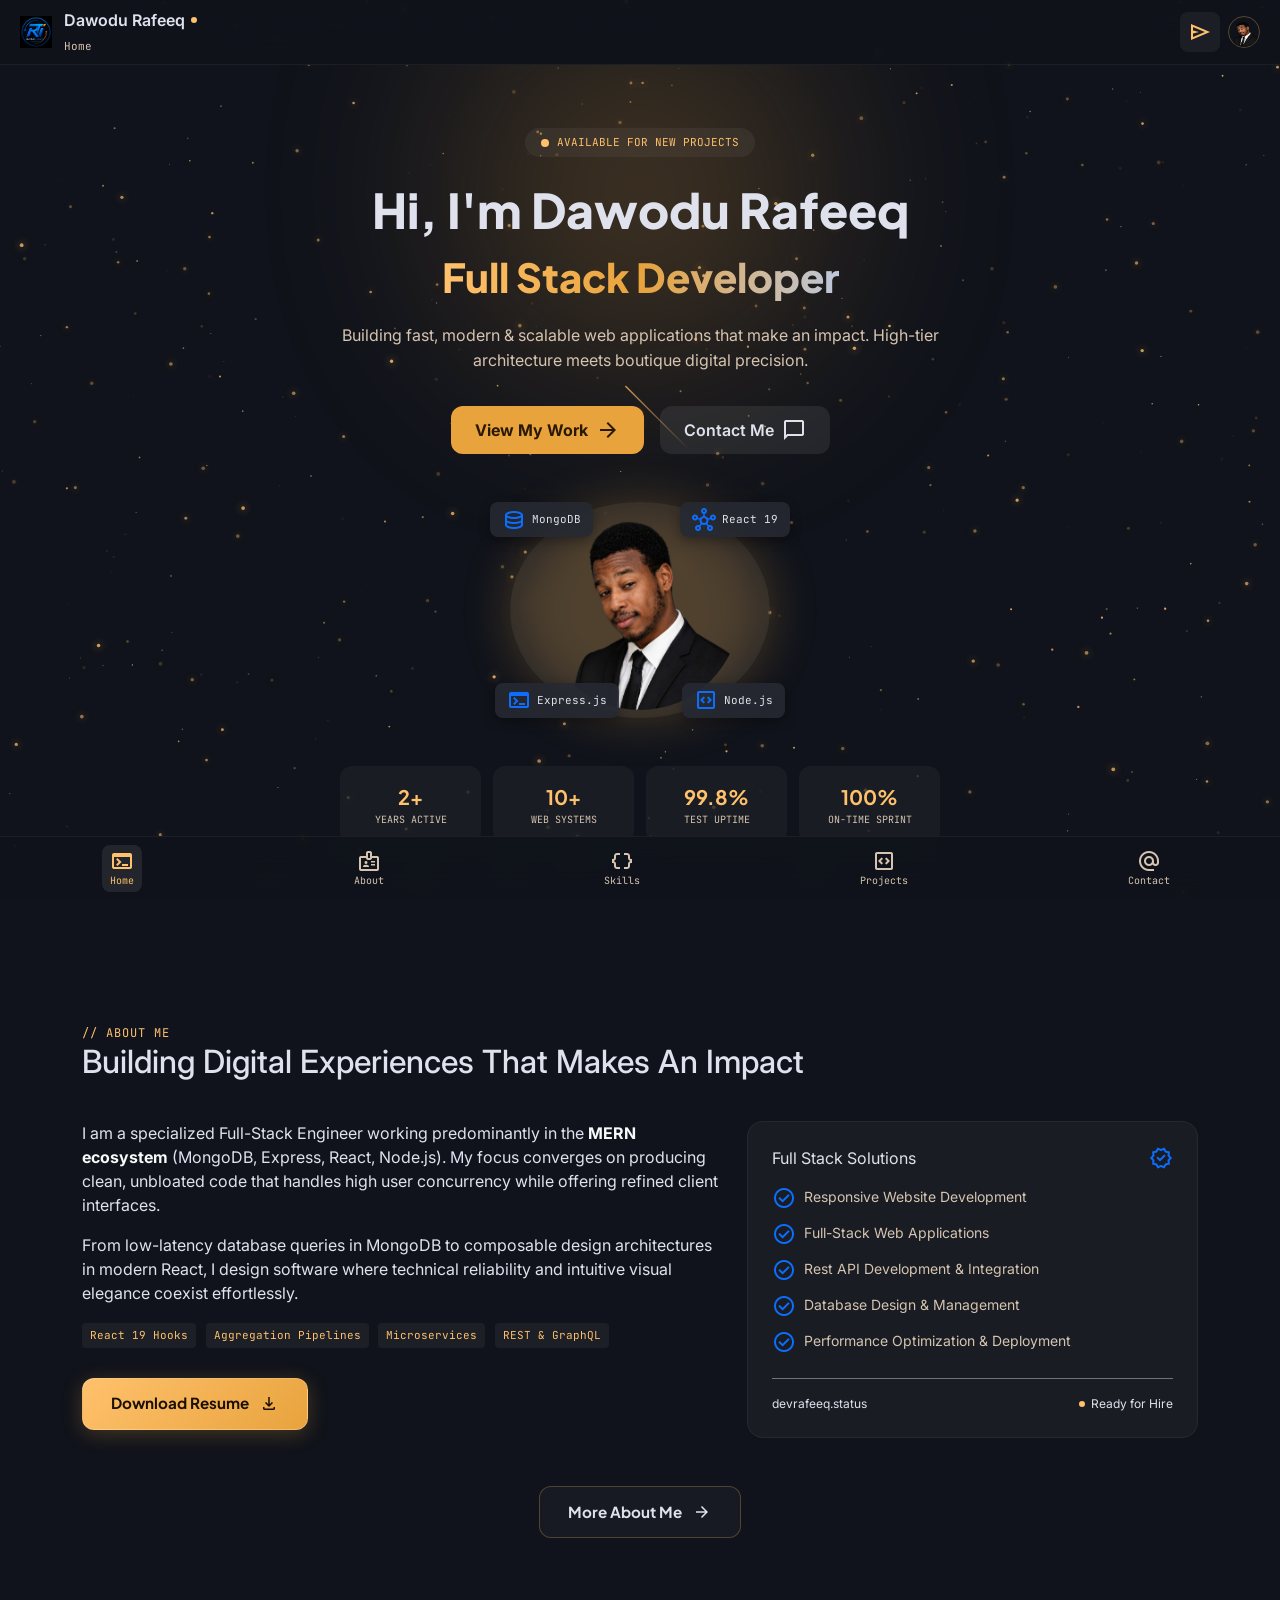
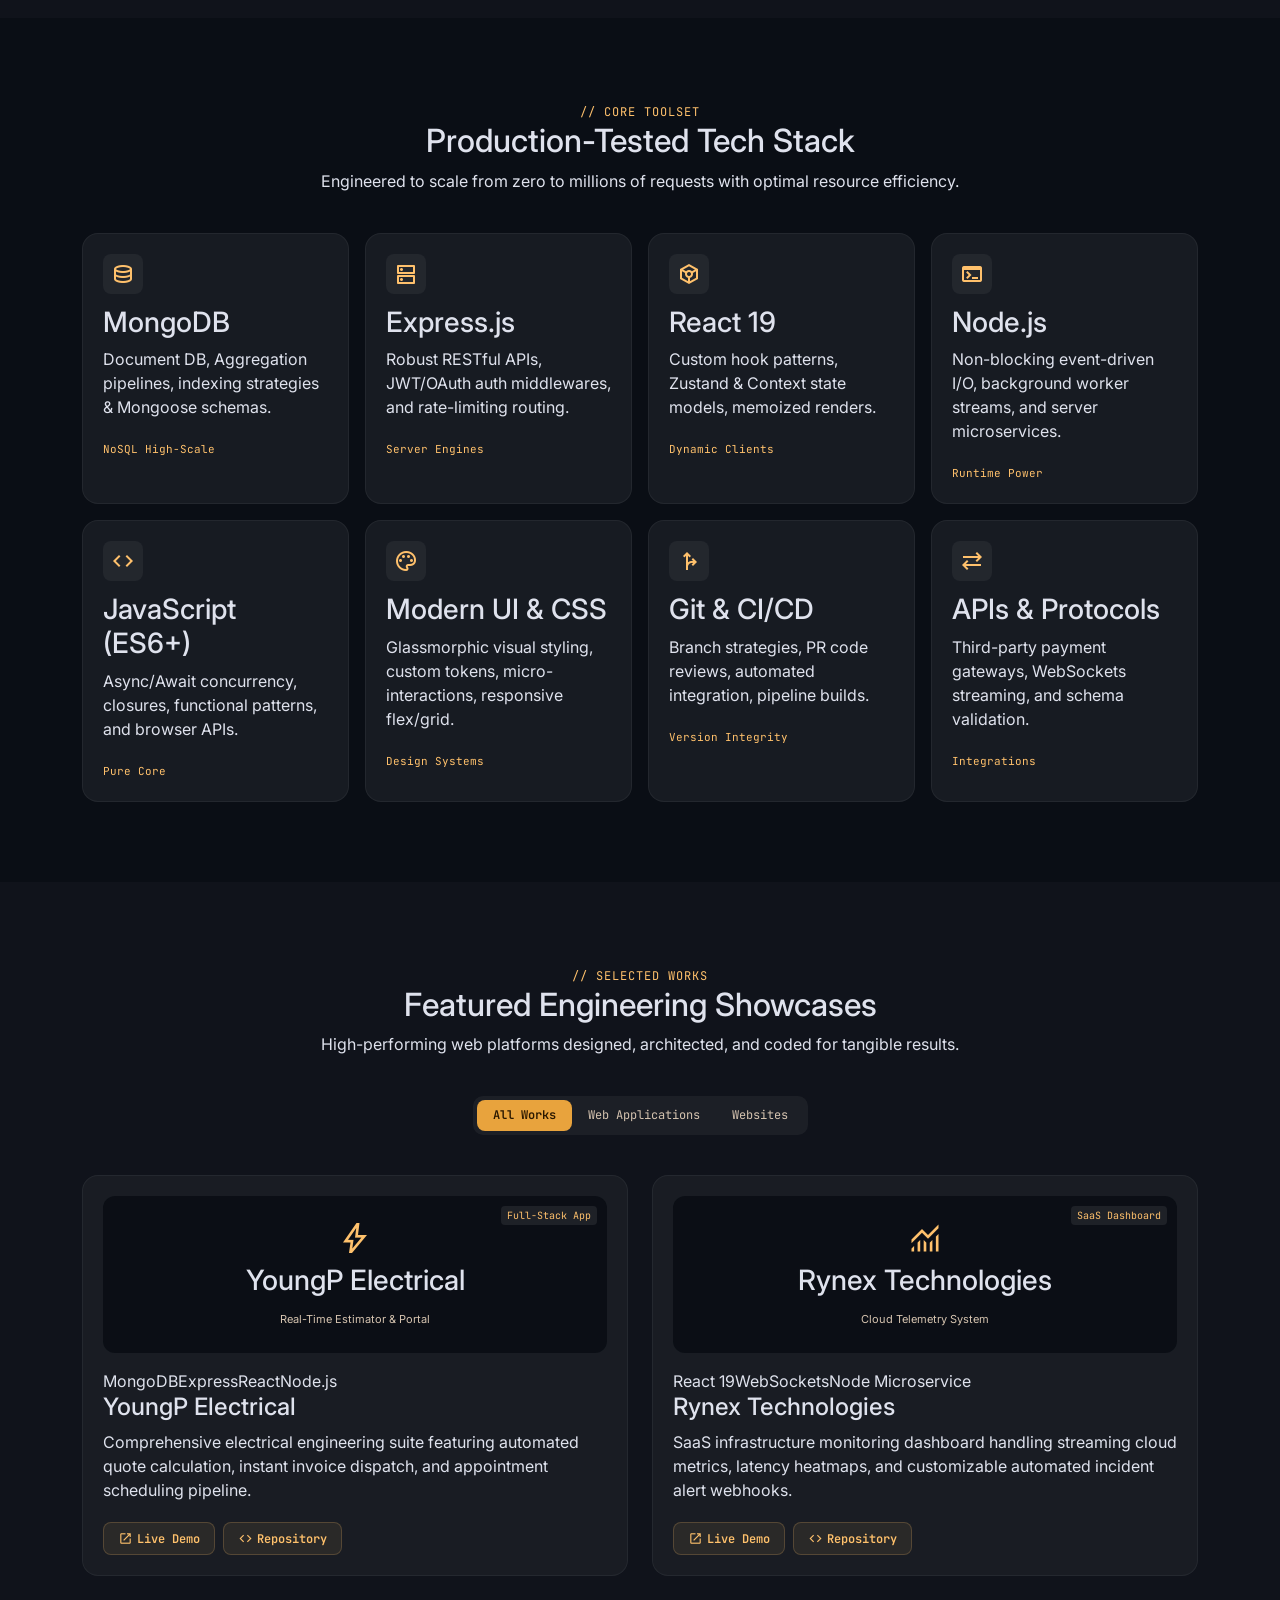
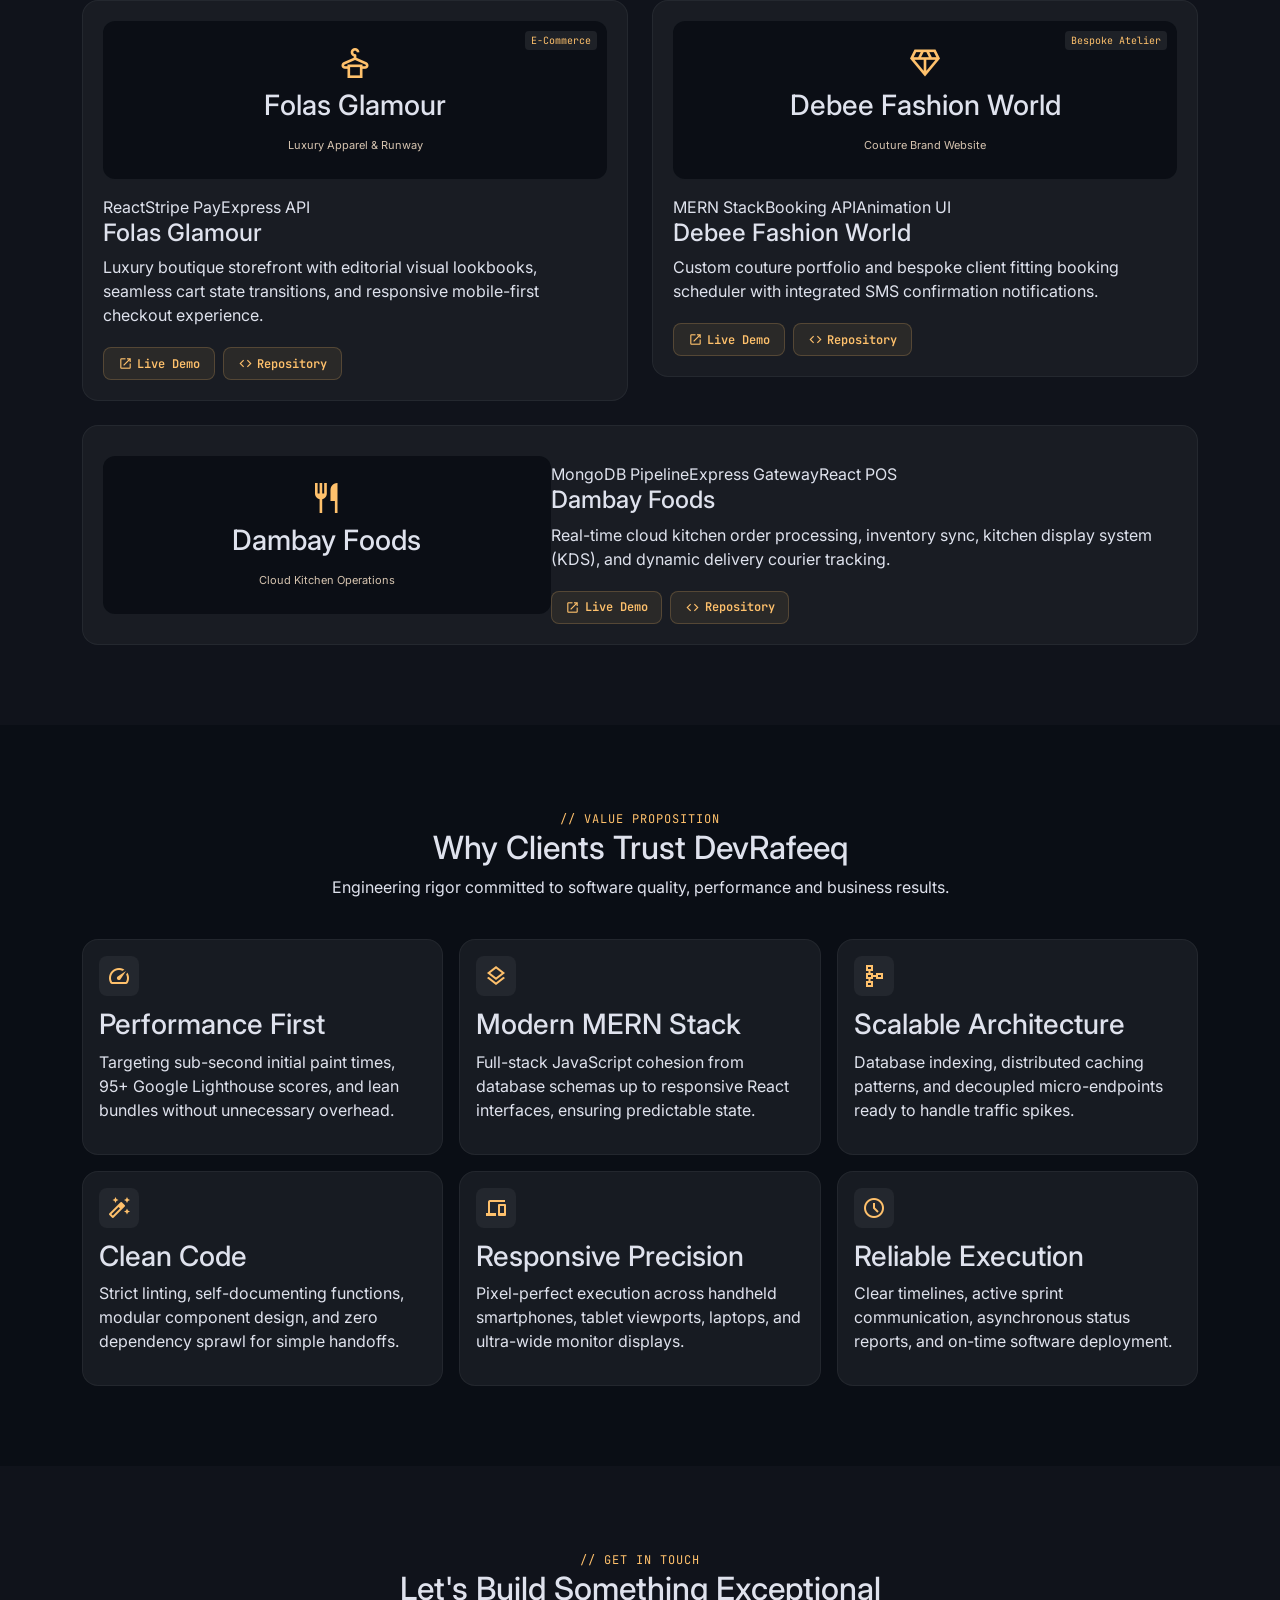
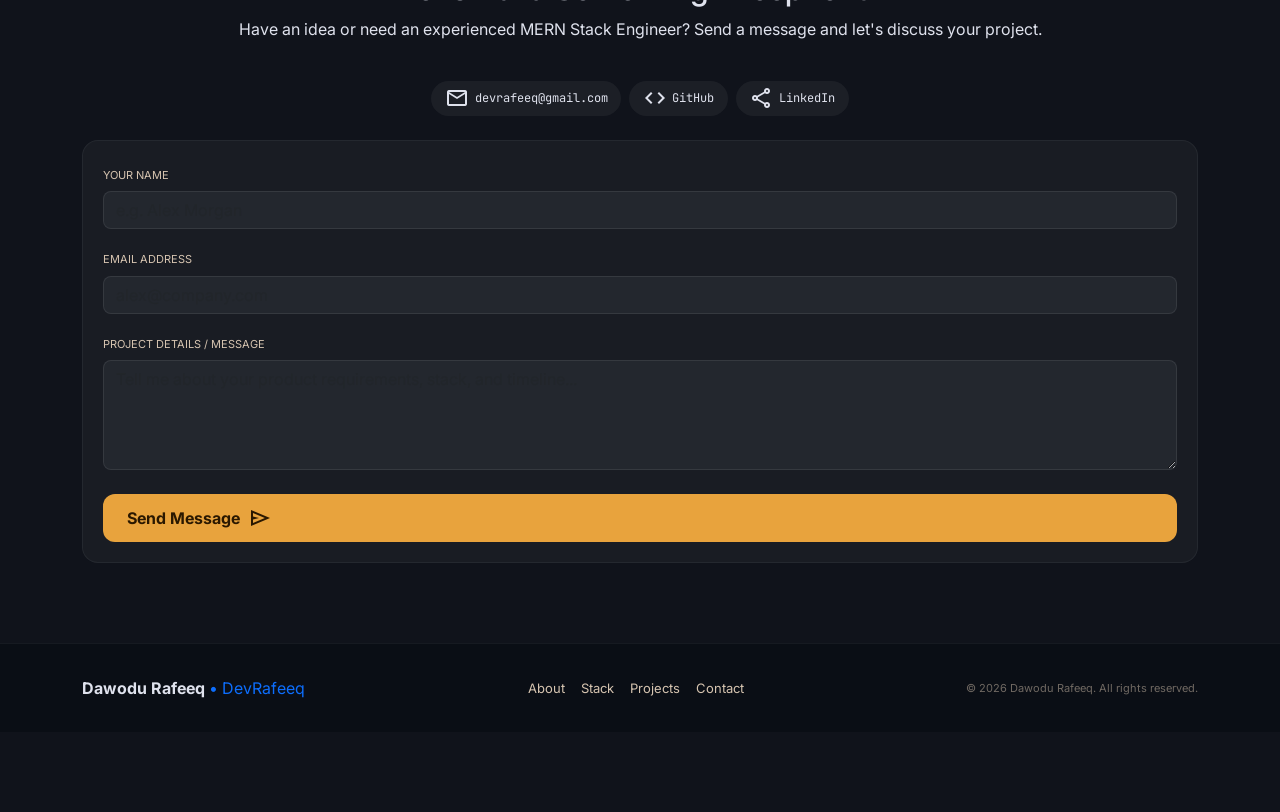
==== commit 4633e723: "Refactor code structure for improved readability and maintainability" ====
--- a/index.html
+++ b/index.html
@@ -1,612 +1,620 @@
 <!DOCTYPE html>
-<html lang="en" data-theme="dark">
+<html lang="en" class="dark">
 
 <head>
-    <meta charset="UTF-8">
-    <meta name="viewport" content="width=device-width, initial-scale=1.0">
-    <title>Dawodu Rafeeq — Full Stack Website Developer</title>
-    
-    <!-- Open Graph & SEO Meta Tags -->
-    <meta name="description" content="Portfolio of Dawodu Rafeeq, a Full Stack Website Developer specializing in responsive websites, custom web applications, and backend databases.">
-    <meta property="og:title" content="Dawodu Rafeeq — Full Stack Website Developer">
-    <meta property="og:description" content="Building fast, modern, and reliable web applications for clients and businesses.">
-    <meta property="og:image" content="./IMAGES/my picture.png">
-    <meta property="og:type" content="website">
-
-    <!-- Google Fonts -->
-    <link rel="preconnect" href="https://fonts.googleapis.com">
-    <link rel="preconnect" href="https://fonts.gstatic.com" crossorigin>
-    <link href="https://fonts.googleapis.com/css2?family=Inter:wght@400;500;600&family=JetBrains+Mono:wght@400;500;700&family=Plus+Jakarta+Sans:wght@600;700;800&display=swap" rel="stylesheet">
-    
-    <!-- Font Awesome Icons -->
-    <link rel="stylesheet" href="https://cdnjs.cloudflare.com/ajax/libs/font-awesome/6.5.1/css/all.min.css">
-    
-    <!-- Stylesheet & Favicon -->
-    <link rel="stylesheet" href="style.css">
-    <link rel="icon" href="./IMAGES/my logo.png">
-
-    <!-- EmailJS SDK -->
-    <script type="text/javascript" src="https://cdn.jsdelivr.net/npm/@emailjs/browser@3/dist/email.min.js"></script>
-    <script type="text/javascript">
-        (function() {
-            emailjs.init("YOUR_PUBLIC_KEY");
-        })();
-    </script>
+  <meta charset="utf-8" />
+  <meta name="viewport"
+    content="width=device-width, initial-scale=1.0, maximum-scale=1.0, user-scalable=no, viewport-fit=cover" />
+  <title>Dawodu Rafeeq | Full Stack Developer</title>
+
+  <!-- Google Fonts -->
+  <link rel="preconnect" href="https://fonts.googleapis.com" />
+  <link rel="preconnect" href="https://fonts.gstatic.com" crossorigin />
+  <link
+    href="https://fonts.googleapis.com/css2?family=Inter:wght@400;500;600&family=JetBrains+Mono:wght@400;500;600&family=Plus+Jakarta+Sans:wght@600;700;800&display=swap"
+    rel="stylesheet" />
+  <link
+    href="https://fonts.googleapis.com/css2?family=Material+Symbols+Outlined:opsz,wght,FILL,GRAD@20..48,100..700,0..1,-50..200"
+    rel="stylesheet" />
+
+  <!-- Bootstrap 5.3 CSS -->
+  <link href="https://cdn.jsdelivr.net/npm/bootstrap@5.3.2/dist/css/bootstrap.min.css" rel="stylesheet" />
+
+  <!-- External Custom CSS -->
+  <link rel="stylesheet" href="style.css" />
 </head>
 
 <body>
-
-    <!-- MOVING, SPARKLE & SHOOTING STARS BACKGROUND -->
-    <div class="stars-container" aria-hidden="true">
-        <div class="star star-cyan" style="--top: 5%; --left: 8%; --size: 4px; --duration: 3.5s; --delay: 0s;"></div>
-        <div class="star star-white" style="--top: 10%; --left: 25%; --size: 3px; --duration: 4s; --delay: 1.2s;"></div>
-        <div class="star star-cyan" style="--top: 15%; --left: 10%; --size: 3px; --duration: 4s; --delay: 0s;"></div>
-        <div class="star star-white" style="--top: 12%; --left: 60%; --size: 3px; --duration: 5s; --delay: 2.5s;"></div>
-        <div class="star star-orange" style="--top: 18%; --left: 45%; --size: 4px; --duration: 4.8s; --delay: 0.3s;"></div>
-        <div class="star star-orange" style="--top: 25%; --left: 80%; --size: 4px; --duration: 6s; --delay: 1s;"></div>
-        <div class="star star-cyan" style="--top: 28%; --left: 92%; --size: 5px; --duration: 3.8s; --delay: 1.7s;"></div>
-        <div class="star star-white" style="--top: 32%; --left: 5%; --size: 3px; --duration: 4.2s; --delay: 0.9s;"></div>
-        <div class="star star-cyan" style="--top: 35%; --left: 15%; --size: 4px; --duration: 4.5s; --delay: 1.2s;"></div>
-        <div class="star star-cyan" style="--top: 40%; --left: 30%; --size: 3px; --duration: 3s; --delay: 2s;"></div>
-        <div class="star star-orange" style="--top: 42%; --left: 58%; --size: 4px; --duration: 5.5s; --delay: 0.4s;"></div>
-        <div class="star star-white" style="--top: 48%; --left: 82%; --size: 3px; --duration: 4.1s; --delay: 1.8s;"></div>
-        <div class="star star-orange" style="--top: 50%; --left: 90%; --size: 5px; --duration: 6s; --delay: 0.8s;"></div>
-        <div class="star star-cyan" style="--top: 55%; --left: 12%; --size: 4px; --duration: 3.6s; --delay: 2.2s;"></div>
-        <div class="star star-white" style="--top: 60%; --left: 70%; --size: 3px; --duration: 5s; --delay: 0.5s;"></div>
-        <div class="star star-orange" style="--top: 65%; --left: 38%; --size: 4px; --duration: 4.7s; --delay: 1.1s;"></div>
-        <div class="star star-cyan" style="--top: 68%; --left: 52%; --size: 3px; --duration: 3.9s; --delay: 0.6s;"></div>
-        <div class="star star-white" style="--top: 72%; --left: 95%; --size: 4px; --duration: 5.2s; --delay: 2.8s;"></div>
-        <div class="star star-orange" style="--top: 75%; --left: 20%; --size: 5px; --duration: 7s; --delay: 3s;"></div>
-        <div class="star star-white" style="--top: 80%; --left: 45%; --size: 3px; --duration: 3.5s; --delay: 2.1s;"></div>
-        <div class="star star-cyan" style="--top: 82%; --left: 65%; --size: 4px; --duration: 4.4s; --delay: 1.3s;"></div>
-        <div class="star star-cyan" style="--top: 85%; --left: 85%; --size: 4px; --duration: 4s; --delay: 1.5s;"></div>
-        <div class="star star-orange" style="--top: 90%; --left: 10%; --size: 4px; --duration: 5.1s; --delay: 0.2s;"></div>
-        <div class="star star-white" style="--top: 93%; --left: 33%; --size: 3px; --duration: 3.7s; --delay: 2.4s;"></div>
-        <div class="star star-cyan" style="--top: 96%; --left: 78%; --size: 4px; --duration: 4.6s; --delay: 1.0s;"></div>
-
-        <!-- Shooting Stars -->
-        <div class="shooting-star" style="--top: 8%; --left: 35%; --delay: 0s;"></div>
-        <div class="shooting-star" style="--top: 22%; --left: 85%; --delay: 2.5s;"></div>
-        <div class="shooting-star" style="--top: 45%; --left: 75%; --delay: 5s;"></div>
-        <div class="shooting-star" style="--top: 62%; --left: 40%; --delay: 7.5s;"></div>
-        <div class="shooting-star" style="--top: 78%; --left: 20%; --delay: 10s;"></div>
+  <!-- Fixed Header (Hides on Scroll Down, Shows on Scroll Up) -->
+  <header class="portfolio-header" id="main-header">
+    <div class="header-container">
+      <div class="brand-group">
+        <img alt="DevRafeeq Brand Monogram Logo" class="brand-logo" src="./IMAGES/my logo.png" />
+        <div class="brand-text">
+          <div class="brand-title">
+            <span>Dawodu Rafeeq</span>
+            <span class="status-dot"></span>
+          </div>
+          <span class="brand-subtitle" id="current-section-label">Home</span>
+        </div>
+      </div>
+      <div class="header-actions">
+        <a class="header-btn" data-path="contact" href="#contact" aria-label="Contact">
+          <span class="material-symbols-outlined">send</span>
+        </a>
+        <div class="profile-avatar">
+          <img alt="Profile" src="./IMAGES/mypicture.png" />
+        </div>
+      </div>
     </div>
-
-    <!-- AMBIENT GLOW -->
-    <div class="ambient-glow"></div>
-
-    <!-- HEADER & NAVIGATION -->
-    <header>
-        <div class="nav-container">
-            <div class="brand-wrapper">
-                <a href="#home" class="brand-container">
-                    <img src="./IMAGES/my logo.png" alt="Dawodu Rafeeq Logo" class="brand-logo">
-                    <div class="brand-text">
-                        <div class="logo-text">Dawodu Rafeeq</div>
-                        <div class="logo-sub">Full Stack Web Developer</div>
+  </header>
+
+  <main class="portfolio-main">
+    <!-- 1. HERO SECTION -->
+    <section class="hero-section" id="home">
+      <div class="hero-glow-amber"></div>
+
+      <div class="container text-center">
+        <!-- Live Status Pill -->
+        <div class="status-pill reveal-item">
+          <span class="status-ping"></span>
+          <span class="pill-text">Available For New Projects</span>
+        </div>
+
+        <h1 class="hero-headline reveal-item">
+          Hi, I'm <span class="text-glow">Dawodu Rafeeq</span>
+        </h1>
+
+        <div class="reveal-item my-2">
+          <span class="hero-gradient-text">Full Stack Developer</span>
+        </div>
+
+        <p class="hero-desc reveal-item">
+          Building fast, modern &amp; scalable web applications that make an impact. High-tier architecture meets
+          boutique digital precision.
+        </p>
+
+        <!-- CTAs -->
+        <div class="cta-group reveal-item">
+          <a class="btn-primary" href="#projects">
+            <span>View My Work</span>
+            <span class="material-symbols-outlined">arrow_forward</span>
+          </a>
+          <a class="btn-secondary" href="#contact">
+            <span>Contact Me</span>
+            <span class="material-symbols-outlined">chat_bubble_outline</span>
+          </a>
+        </div>
+
+        <!-- Portrait Frame & Badges -->
+        <div class="portrait-wrap reveal-item">
+          <div class="portrait-aura"></div>
+          <div class="portrait-frame">
+            <div class="portrait-inner">
+              <img alt="Dawodu Rafeeq" src="./IMAGES/mypicture.png" />
+            </div>
+          </div>
+          <!-- Floating Badges -->
+          <div class="float-badge float-slow top-left">
+            <span class="material-symbols-outlined text-primary">database</span>
+            <span>MongoDB</span>
+          </div>
+          <div class="float-badge float-reverse bottom-left">
+            <span class="material-symbols-outlined text-primary">terminal</span>
+            <span>Express.js</span>
+          </div>
+          <div class="float-badge float-reverse top-right">
+            <span class="material-symbols-outlined text-primary">hub</span>
+            <span>React 19</span>
+          </div>
+          <div class="float-badge float-slow bottom-right">
+            <span class="material-symbols-outlined text-primary">code_blocks</span>
+            <span>Node.js</span>
+          </div>
+        </div>
+
+        <!-- Hero Stats -->
+        <div class="stats-grid reveal-item">
+          <div class="stats-card">
+            <span class="stat-number">2+</span>
+            <span class="stat-label">Years Active</span>
+          </div>
+          <div class="stats-card">
+            <span class="stat-number">10+</span>
+            <span class="stat-label">Web Systems</span>
+          </div>
+          <div class="stats-card">
+            <span class="stat-number">99.8%</span>
+            <span class="stat-label">Test Uptime</span>
+          </div>
+          <div class="stats-card">
+            <span class="stat-number">100%</span>
+            <span class="stat-label">On-Time Sprint</span>
+          </div>
+        </div>
+      </div>
+    </section>
+
+    <!-- 2. ABOUT ME SECTION -->
+    <section class="content-section" id="about">
+      <div class="container max-w-4xl">
+        <div class="section-header reveal-item">
+          <span class="section-tag">// ABOUT ME</span>
+          <h2 class="about-title">Building Digital Experiences That Makes An Impact</h2>
+        </div>
+
+        <div class="row g-4">
+          <div class="col-lg-7 reveal-item">
+            <p class="section-desc">
+              I am a specialized Full-Stack Engineer working predominantly in the <strong class="text-light">MERN
+                ecosystem</strong> (MongoDB, Express, React, Node.js). My focus converges on producing clean, unbloated
+              code that handles high user concurrency while offering refined client interfaces.
+            </p>
+            <p class="section-desc">
+              From low-latency database queries in MongoDB to composable design architectures in modern React, I design
+              software where technical reliability and intuitive visual elegance coexist effortlessly.
+            </p>
+            <div class="tag-cloud mt-3 mb-4">
+              <span class="tech-pill">React 19 Hooks</span>
+              <span class="tech-pill">Aggregation Pipelines</span>
+              <span class="tech-pill">Microservices</span>
+              <span class="tech-pill">REST &amp; GraphQL</span>
+            </div>
+
+            <a href="#" class="about-btn primary-about-btn">
+              <span>Download Resume</span>
+              <span class="material-symbols-outlined">download</span>
+            </a>
+          </div>
+
+          <div class="col-lg-5 reveal-item">
+            <div class="about-card h-100 p-4">
+              <div class="d-flex justify-content-between align-items-center mb-3">
+                <span class="card-title-text">Full Stack Solutions</span>
+                <span class="material-symbols-outlined text-primary">verified</span>
+              </div>
+              <ul class="feature-list">
+                <li>
+                  <span class="material-symbols-outlined text-primary">check_circle</span>
+                  <span>Responsive Website Development</span>
+                </li>
+                <li>
+                  <span class="material-symbols-outlined text-primary">check_circle</span>
+                  <span>Full-Stack Web Applications</span>
+                </li>
+                <li>
+                  <span class="material-symbols-outlined text-primary">check_circle</span>
+                  <span>Rest API Development &amp; Integration</span>
+                </li>
+                <li>
+                  <span class="material-symbols-outlined text-primary">check_circle</span>
+                  <span>Database Design &amp; Management</span>
+                </li>
+                <li>
+                  <span class="material-symbols-outlined text-primary">check_circle</span>
+                  <span>Performance Optimization &amp; Deployment</span>
+                </li>
+              </ul>
+              <div class="card-footer-info mt-4 pt-3 border-top border-secondary">
+                <span class="mono-text">devrafeeq.status</span>
+                <span class="status-online">
+                  <span class="dot"></span> Ready for Hire
+                </span>
+              </div>
+            </div>
+          </div>
+        </div>
+
+        <div class="text-center mt-5 reveal-item">
+          <a href="about.html" class="about-btn secondary-about-btn">
+            <span>More About Me</span>
+            <span class="material-symbols-outlined">arrow_forward</span>
+          </a>
+        </div>
+      </div>
+    </section>
+
+    <!-- 3. TECH STACK SHOWCASE -->
+    <section class="content-section bg-alt" id="tech-stack">
+      <div class="container max-w-4xl text-center">
+        <div class="section-header reveal-item">
+          <span class="section-tag">// CORE TOOLSET</span>
+          <h2>Production-Tested Tech Stack</h2>
+          <p class="section-desc">Engineered to scale from zero to millions of requests with optimal resource
+            efficiency.</p>
+        </div>
+
+        <div class="row g-3 text-start">
+          <div class="col-sm-6 col-lg-3 reveal-item">
+            <div class="tech-card">
+              <div class="icon-box"><span class="material-symbols-outlined">database</span></div>
+              <h3>MongoDB</h3>
+              <p>Document DB, Aggregation pipelines, indexing strategies &amp; Mongoose schemas.</p>
+              <span class="mono-tag">NoSQL High-Scale</span>
+            </div>
+          </div>
+          <div class="col-sm-6 col-lg-3 reveal-item">
+            <div class="tech-card">
+              <div class="icon-box"><span class="material-symbols-outlined">dns</span></div>
+              <h3>Express.js</h3>
+              <p>Robust RESTful APIs, JWT/OAuth auth middlewares, and rate-limiting routing.</p>
+              <span class="mono-tag">Server Engines</span>
+            </div>
+          </div>
+          <div class="col-sm-6 col-lg-3 reveal-item">
+            <div class="tech-card">
+              <div class="icon-box"><span class="material-symbols-outlined">token</span></div>
+              <h3>React 19</h3>
+              <p>Custom hook patterns, Zustand &amp; Context state models, memoized renders.</p>
+              <span class="mono-tag">Dynamic Clients</span>
+            </div>
+          </div>
+          <div class="col-sm-6 col-lg-3 reveal-item">
+            <div class="tech-card">
+              <div class="icon-box"><span class="material-symbols-outlined">terminal</span></div>
+              <h3>Node.js</h3>
+              <p>Non-blocking event-driven I/O, background worker streams, and server microservices.</p>
+              <span class="mono-tag">Runtime Power</span>
+            </div>
+          </div>
+          <div class="col-sm-6 col-lg-3 reveal-item">
+            <div class="tech-card">
+              <div class="icon-box"><span class="material-symbols-outlined">code</span></div>
+              <h3>JavaScript (ES6+)</h3>
+              <p>Async/Await concurrency, closures, functional patterns, and browser APIs.</p>
+              <span class="mono-tag">Pure Core</span>
+            </div>
+          </div>
+          <div class="col-sm-6 col-lg-3 reveal-item">
+            <div class="tech-card">
+              <div class="icon-box"><span class="material-symbols-outlined">palette</span></div>
+              <h3>Modern UI &amp; CSS</h3>
+              <p>Glassmorphic visual styling, custom tokens, micro-interactions, responsive flex/grid.</p>
+              <span class="mono-tag">Design Systems</span>
+            </div>
+          </div>
+          <div class="col-sm-6 col-lg-3 reveal-item">
+            <div class="tech-card">
+              <div class="icon-box"><span class="material-symbols-outlined">fork_right</span></div>
+              <h3>Git &amp; CI/CD</h3>
+              <p>Branch strategies, PR code reviews, automated integration, pipeline builds.</p>
+              <span class="mono-tag">Version Integrity</span>
+            </div>
+          </div>
+          <div class="col-sm-6 col-lg-3 reveal-item">
+            <div class="tech-card">
+              <div class="icon-box"><span class="material-symbols-outlined">sync_alt</span></div>
+              <h3>APIs &amp; Protocols</h3>
+              <p>Third-party payment gateways, WebSockets streaming, and schema validation.</p>
+              <span class="mono-tag">Integrations</span>
+            </div>
+          </div>
+        </div>
+      </div>
+    </section>
+
+    <!-- 4. FEATURED PROJECTS -->
+    <section class="content-section" id="projects">
+      <div class="container max-w-4xl text-center">
+        <div class="section-header reveal-item">
+          <span class="section-tag">// SELECTED WORKS</span>
+          <h2>Featured Engineering Showcases</h2>
+          <p class="section-desc">High-performing web platforms designed, architected, and coded for tangible results.
+          </p>
+
+          <!-- Filter Buttons -->
+          <div class="filter-bar mt-4" id="project-filters">
+            <button class="filter-btn active" data-filter="all">All Works</button>
+            <button class="filter-btn" data-filter="applications">Web Applications</button>
+            <button class="filter-btn" data-filter="websites">Websites</button>
+          </div>
+        </div>
+
+        <div class="row g-4 text-start" id="projects-grid">
+          <div class="col-md-6 project-item reveal-item" data-category="applications">
+            <article class="project-card">
+              <div class="project-banner">
+                <span class="project-badge">Full-Stack App</span>
+                <span class="material-symbols-outlined icon-main">bolt</span>
+                <h3>YoungP Electrical</h3>
+                <span class="mono-sub font-mono">Real-Time Estimator &amp; Portal</span>
+              </div>
+              <div class="project-body">
+                <div class="tag-cloud">
+                  <span>MongoDB</span><span>Express</span><span>React</span><span>Node.js</span>
+                </div>
+                <h4>YoungP Electrical</h4>
+                <p>Comprehensive electrical engineering suite featuring automated quote calculation, instant invoice
+                  dispatch, and appointment scheduling pipeline.</p>
+                <div class="card-action gap-2 flex-wrap">
+                  <a href="https://example.com" target="_blank" rel="noopener" class="project-link-btn">
+                    <span class="material-symbols-outlined">open_in_new</span> Live Demo
+                  </a>
+                  <a href="https://github.com" target="_blank" rel="noopener" class="project-link-btn">
+                    <span class="material-symbols-outlined">code</span> Repository
+                  </a>
+                </div>
+              </div>
+            </article>
+          </div>
+
+          <div class="col-md-6 project-item reveal-item" data-category="applications">
+            <article class="project-card">
+              <div class="project-banner">
+                <span class="project-badge">SaaS Dashboard</span>
+                <span class="material-symbols-outlined icon-main">monitoring</span>
+                <h3>Rynex Technologies</h3>
+                <span class="mono-sub font-mono">Cloud Telemetry System</span>
+              </div>
+              <div class="project-body">
+                <div class="tag-cloud">
+                  <span>React 19</span><span>WebSockets</span><span>Node Microservice</span>
+                </div>
+                <h4>Rynex Technologies</h4>
+                <p>SaaS infrastructure monitoring dashboard handling streaming cloud metrics, latency heatmaps, and
+                  customizable automated incident alert webhooks.</p>
+                <div class="card-action gap-2 flex-wrap">
+                  <a href="https://example.com" target="_blank" rel="noopener" class="project-link-btn">
+                    <span class="material-symbols-outlined">open_in_new</span> Live Demo
+                  </a>
+                  <a href="https://github.com" target="_blank" rel="noopener" class="project-link-btn">
+                    <span class="material-symbols-outlined">code</span> Repository
+                  </a>
+                </div>
+              </div>
+            </article>
+          </div>
+
+          <div class="col-md-6 project-item reveal-item" data-category="websites">
+            <article class="project-card">
+              <div class="project-banner">
+                <span class="project-badge">E-Commerce</span>
+                <span class="material-symbols-outlined icon-main">styler</span>
+                <h3>Folas Glamour</h3>
+                <span class="mono-sub font-mono">Luxury Apparel &amp; Runway</span>
+              </div>
+              <div class="project-body">
+                <div class="tag-cloud">
+                  <span>React</span><span>Stripe Pay</span><span>Express API</span>
+                </div>
+                <h4>Folas Glamour</h4>
+                <p>Luxury boutique storefront with editorial visual lookbooks, seamless cart state transitions, and
+                  responsive mobile-first checkout experience.</p>
+                <div class="card-action gap-2 flex-wrap">
+                  <a href="https://example.com" target="_blank" rel="noopener" class="project-link-btn">
+                    <span class="material-symbols-outlined">open_in_new</span> Live Demo
+                  </a>
+                  <a href="https://github.com" target="_blank" rel="noopener" class="project-link-btn">
+                    <span class="material-symbols-outlined">code</span> Repository
+                  </a>
+                </div>
+              </div>
+            </article>
+          </div>
+
+          <div class="col-md-6 project-item reveal-item" data-category="websites">
+            <article class="project-card">
+              <div class="project-banner">
+                <span class="project-badge">Bespoke Atelier</span>
+                <span class="material-symbols-outlined icon-main">diamond</span>
+                <h3>Debee Fashion World</h3>
+                <span class="mono-sub font-mono">Couture Brand Website</span>
+              </div>
+              <div class="project-body">
+                <div class="tag-cloud">
+                  <span>MERN Stack</span><span>Booking API</span><span>Animation UI</span>
+                </div>
+                <h4>Debee Fashion World</h4>
+                <p>Custom couture portfolio and bespoke client fitting booking scheduler with integrated SMS
+                  confirmation notifications.</p>
+                <div class="card-action gap-2 flex-wrap">
+                  <a href="https://example.com" target="_blank" rel="noopener" class="project-link-btn">
+                    <span class="material-symbols-outlined">open_in_new</span> Live Demo
+                  </a>
+                  <a href="https://github.com" target="_blank" rel="noopener" class="project-link-btn">
+                    <span class="material-symbols-outlined">code</span> Repository
+                  </a>
+                </div>
+              </div>
+            </article>
+          </div>
+
+          <div class="col-12 project-item reveal-item" data-category="applications">
+            <article class="project-card full-width-card">
+              <div class="row align-items-center g-0">
+                <div class="col-md-5">
+                  <div class="project-banner h-100">
+                    <span class="material-symbols-outlined icon-main">restaurant</span>
+                    <h3>Dambay Foods</h3>
+                    <span class="mono-sub font-mono">Cloud Kitchen Operations</span>
+                  </div>
+                </div>
+                <div class="col-md-7">
+                  <div class="project-body">
+                    <div class="tag-cloud">
+                      <span>MongoDB Pipeline</span><span>Express Gateway</span><span>React POS</span>
                     </div>
-                </a>
-            </div>
-            
-            <ul class="nav-links" id="navLinks">
-                <li><a href="#home" class="nav-item active">Home</a></li>
-                <li><a href="#about-preview" class="nav-item">About</a></li>
-                <li><a href="#skills" class="nav-item">Tech Stack</a></li>
-                <li><a href="#projects" class="nav-item">Projects</a></li>
-                <li><a href="#contact" class="nav-item">Contact</a></li>
-            </ul>
-
-            <!-- HEADER RIGHT ACTIONS -->
-            <div class="header-actions">
-                <!-- Theme Switcher Toggle -->
-                <button class="theme-toggle-btn" id="themeToggle" aria-label="Toggle Theme" title="Toggle Light/Dark Mode">
-                    <svg class="sun-icon" xmlns="http://www.w3.org/2000/svg" width="1.2em" height="1.2em" viewBox="0 0 24 24">
-                        <path fill="currentColor" d="M12 7c-2.76 0-5 2.24-5 5s2.24 5 5 5s5-2.24 5-5s-2.24-5-5-5M2 13h2c.55 0 1-.45 1-1s-.45-1-1-1H2c-.55 0-1 .45-1 1s.45 1 1 1m18 0h2c.55 0 1-.45 1-1s-.45-1-1-1h-2c-.55 0-1 .45-1 1s.45 1 1 1M11 2v2c0 .55.45 1 1 1s1-.45 1-1V2c0-.55-.45-1-1-1s-1 .45-1 1m0 18v2c0 .55.45 1 1 1s1-.45 1-1v-2c0-.55-.45-1-1-1s-1 .45-1 1M5.99 4.58a.996.996 0 0 0-1.41 0a.996.996 0 0 0 0 1.41l1.06 1.06c.39.39 1.03.39 1.41 0s.39-1.03 0-1.41zm12.37 12.37a.996.996 0 0 0-1.41 0a.996.996 0 0 0 0 1.41l1.06 1.06c.39.39 1.03.39 1.41 0s.39-1.03 0-1.41zm1.06-10.96a.996.996 0 0 0 0-1.41a.996.996 0 0 0-1.41 0l-1.06 1.06c-.39.39-.39 1.03 0 1.41s1.03.39 1.41 0zM7.05 18.36a.996.996 0 0 0 0-1.41a.996.996 0 0 0-1.41 0l-1.06 1.06c-.39.39-.39 1.03 0 1.41s1.03.39 1.41 0z" />
-                    </svg>
-                    <svg class="moon-icon" xmlns="http://www.w3.org/2000/svg" width="1.2em" height="1.2em" viewBox="0 0 24 24">
-                        <path fill="currentColor" d="M12.3 2a10 10 0 0 0-1.9 20a10 10 0 0 0 8.8-5.3a1 1 0 0 0-1.1-1.4a8 8 0 1 1-6.8-12.3a1 1 0 0 0 1-1A1 1 0 0 0 12.3 2" />
-                    </svg>
-                </button>
-
-                <a href="./path-to-your-cv.pdf" class="btn-cv-header" download title="Download CV">
-                    <i class="fa-solid fa-file-arrow-down"></i>
-                    <span>Download CV</span>
-                </a>
-
-                <!-- MOBILE MENU TOGGLE BUTTON -->
-                <button class="mobile-toggle" id="menuToggle" aria-label="Toggle Navigation">
-                    <i class="fa-solid fa-bars"></i>
-                </button>
-            </div>
-        </div>
-    </header>
-
-    <main>
-        <!-- Hero Section -->
-        <section class="hero page-section" id="home">
-            <div class="hero-grid">
-                <div class="hero-content reveal is-visible">
-                    <div class="hero-badge">Available for New Projects</div>
-                    <h1>Building Fast, Modern & Scalable <span>Websites & Applications</span> That Make An Impact.</h1>
-                    <p>Hi, I'm Dawodu Rafeeq, a dedicated Full Stack Website Developer. I create complete digital experiences—combining eye-catching client frontends with reliable backend databases and web systems.</p>
-                    <div class="hero-actions">
-                        <a href="#projects" class="btn-primary">View My Work</a>
-                        <a href="#contact" class="btn-outline">Contact Me</a>
+                    <h4>Dambay Foods</h4>
+                    <p>Real-time cloud kitchen order processing, inventory sync, kitchen display system (KDS), and
+                      dynamic delivery courier tracking.</p>
+                    <div class="card-action gap-2 flex-wrap">
+                      <a href="https://example.com" target="_blank" rel="noopener" class="project-link-btn">
+                        <span class="material-symbols-outlined">open_in_new</span> Live Demo
+                      </a>
+                      <a href="https://github.com" target="_blank" rel="noopener" class="project-link-btn">
+                        <span class="material-symbols-outlined">code</span> Repository
+                      </a>
                     </div>
-                </div>
-
-                <!-- Profile & Live Developer Terminal Container -->
-                <div class="hero-profile-container reveal is-visible">
-                    <div class="profile-card">
-                        <div class="profile-img-wrapper">
-                            <img src="./IMAGES/my picture.png" alt="Dawodu Rafeeq - Full Stack Website Developer" class="profile-img">
-                            <div class="profile-overlay"></div>
-                        </div>
-                    </div>
-
-                    <!-- Terminal Card -->
-                    <div class="hero-terminal-card">
-                        <div class="terminal-header">
-                            <span class="t-dot red"></span>
-                            <span class="t-dot yellow"></span>
-                            <span class="t-dot green"></span>
-                            <span class="t-title">rafeeq@webdev:~</span>
-                        </div>
-                        <div class="terminal-body">
-                            <p><span class="t-prompt">$</span> <span class="t-command">rafeeq.getProfile()</span></p>
-                            <p class="t-output">{</p>
-                            <p class="t-output">&nbsp;&nbsp;<span class="t-key">"role"</span>: <span class="t-val">"Full Stack Developer"</span>,</p>
-                            <p class="t-output">&nbsp;&nbsp;<span class="t-key">"status"</span>: <span class="t-val">"Available for Projects"</span>,</p>
-                            <p class="t-output">&nbsp;&nbsp;<span class="t-key">"coreSkills"</span>: [<span class="t-val">"HTML/CSS"</span>, <span class="t-val">"JS/React"</span>, <span class="t-val">"Node"</span>]</p>
-                            <p class="t-output">}</p>
-                        </div>
-                    </div>
-                </div>
-            </div>
-
-            <ul id="exp">
-                <li class="years-exp">
-                    <i class="fa-solid fa-briefcase"></i>
-                    <ul>
-                        <li class="l1">2+</li>
-                        <li>Years Experience</li>
-                    </ul>
-                </li>
-                <li class="project-amt">
-                    <i class="fa-solid fa-globe"></i>
-                    <ul>
-                        <li class="l1">10+</li>
-                        <li>Websites Developed</li>
-                    </ul>
-                </li>
-                <li class="project-amt">
-                    <i class="fa-solid fa-layer-group"></i>
-                    <ul>
-                        <li class="l1">Full Stack</li>
-                        <li>Solutions</li>
-                    </ul>
-                </li>
-                <li class="avalability">
-                    <i class="fa-solid fa-clock"></i>
-                    <ul>
-                        <li class="l1">Available</li>
-                        <li>For Hire</li>
-                    </ul>
-                </li>
-            </ul>
-        </section>
-
-        <!-- ABOUT ME SECTION -->
-        <section id="about-preview" class="about-section page-section">
-            <div class="about-container">
-                <h2 class="section-title">About <span>Me</span></h2>
-                <div class="title-bar"></div>
-
-                <p class="about-desc">
-                    Hi, I’m <strong>Dawodu Rafeeq Folahan</strong>, a professional Full Stack Website Developer. 
-                    I focus on building complete, user-friendly websites and web applications. From designing responsive pages that look stunning on mobile phones to coding secure server databases behind the scenes, I help bring digital ideas to life.
-                </p>
-
-                <a href="./about.html" class="btn-about-more">
-                    <span>More About Me</span>
-                    <i class="fa-solid fa-arrow-right"></i>
-                </a>
-            </div>
-        </section>
-
-        <!-- INTERACTIVE TECH STACK SECTION -->
-        <section class="skills-section page-section" id="skills">
-            <div class="skills-container">
-                <h2 class="section-title reveal">My Technical Stack</h2>
-                <div class="title-bar"></div>
-                <p class="skills-subtitle">The standard technologies and tools I use to construct web solutions.</p>
-
-                <div class="skills-filter">
-                    <button class="filter-btn active" data-filter="all">All Stack</button>
-                    <button class="filter-btn" data-filter="frontend">Frontend</button>
-                    <button class="filter-btn" data-filter="backend">Backend & DB</button>
-                    <button class="filter-btn" data-filter="devops">Tools</button>
-                </div>
-
-                <div class="skills-grid">
-                    <div class="skill-card skill-html" data-category="frontend">
-                        <div class="skill-icon">
-                            <img src="https://cdn.jsdelivr.net/gh/devicons/devicon/icons/html5/html5-original.svg" alt="HTML5 Original Logo">
-                        </div>
-                        <h4>HTML5</h4>
-                        <p>Modern, semantic webpage structures and accessibility standards.</p>
-                    </div>
-
-                    <div class="skill-card skill-css" data-category="frontend">
-                        <div class="skill-icon">
-                            <img src="https://cdn.jsdelivr.net/gh/devicons/devicon/icons/css3/css3-original.svg" alt="CSS3 Original Logo">
-                        </div>
-                        <h4>CSS3 & Bootstrap</h4>
-                        <p>Responsive layouts, Flexbox, Grid, and smooth custom animations.</p>
-                    </div>
-
-                    <div class="skill-card skill-js" data-category="frontend">
-                        <div class="skill-icon">
-                            <img src="https://cdn.jsdelivr.net/gh/devicons/devicon/icons/javascript/javascript-original.svg" alt="JavaScript Original Logo">
-                        </div>
-                        <h4>JavaScript (ES6+)</h4>
-                        <p>Interactive web logic, dynamic DOM handling, and API integrations.</p>
-                    </div>
-
-                    <div class="skill-card skill-react" data-category="frontend">
-                        <div class="skill-icon">
-                            <img src="https://cdn.jsdelivr.net/gh/devicons/devicon/icons/react/react-original.svg" alt="React Original Logo">
-                        </div>
-                        <h4>React.js</h4>
-                        <p>Building scalable single-page web applications and interactive UIs.</p>
-                    </div>
-
-                    <div class="skill-card skill-node" data-category="backend">
-                        <div class="skill-icon">
-                            <img src="https://cdn.jsdelivr.net/gh/devicons/devicon/icons/nodejs/nodejs-original.svg" alt="Node.js Original Logo">
-                        </div>
-                        <h4>Node.js</h4>
-                        <p>Server-side runtime environment for high-performance applications.</p>
-                    </div>
-
-                    <div class="skill-card skill-express" data-category="backend">
-                        <div class="skill-icon">
-                            <img src="https://cdn.jsdelivr.net/gh/devicons/devicon/icons/express/express-original.svg" alt="Express.js Original Logo" class="logo-express">
-                        </div>
-                        <h4>Express.js</h4>
-                        <p>Fast, unopinionated server framework for building web APIs.</p>
-                    </div>
-
-                    <div class="skill-card skill-postgres" data-category="backend">
-                        <div class="skill-icon">
-                            <img src="https://cdn.jsdelivr.net/gh/devicons/devicon/icons/postgresql/postgresql-original.svg" alt="PostgreSQL Original Logo">
-                        </div>
-                        <h4>PostgreSQL & DB</h4>
-                        <p>Designing structured databases to store and query website user data securely.</p>
-                    </div>
-
-                    <div class="skill-card skill-git" data-category="devops">
-                        <div class="skill-icon">
-                            <img src="https://cdn.jsdelivr.net/gh/devicons/devicon/icons/git/git-original.svg" alt="Git Original Logo">
-                        </div>
-                        <h4>Git</h4>
-                        <p>Version control management for codebases and collaborative workflows.</p>
-                    </div>
-
-                    <div class="skill-card skill-github" data-category="devops">
-                        <div class="skill-icon">
-                            <img src="https://cdn.jsdelivr.net/gh/devicons/devicon/icons/github/github-original.svg" alt="GitHub Original Logo" class="logo-github">
-                        </div>
-                        <h4>GitHub</h4>
-                        <p>Code hosting, version history tracking, and repository management.</p>
-                    </div>
-                </div>
-            </div>
-        </section>
-
-        <!-- Projects Section -->
-        <section class="projects page-section" id="projects">
-            <h2 class="section-title reveal">Featured Projects</h2>
-            <div class="title-bar"></div>
-            <div class="projects-grid">
-
-                <div class="project-card reveal">
-                    <div class="project-image-wrapper">
-                        <img src="./IMAGES/mini calculator.png" alt="RamzyCalc Website" class="project-image">
-                    </div>
-                    <div class="project-info">
-                        <h3>RamzyCalc Web App</h3>
-                        <p class="project-about">A web-based mathematical calculator application with dynamic expression handling and modern user interfaces.</p>
-                        <div class="tech-tags">
-                            <span>JavaScript</span>
-                            <span>CSS3</span>
-                            <span>HTML5</span>
-                        </div>
-                        <div class="project-links">
-                            <a href="https://example.com" target="_blank" class="btn-card-primary">
-                                <i class="fa-solid fa-arrow-up-right-from-square"></i> Live Demo
-                            </a>
-                            <a href="https://github.com/devrafeeq" target="_blank" class="btn-card-github">
-                                <i class="fa-brands fa-github"></i> Repository
-                            </a>
-                        </div>
-                    </div>
-                </div>
-
-                <div class="project-card reveal">
-                    <div class="project-image-wrapper">
-                        <img src="./IMAGES/young p.png" alt="YoungP Electrical Website" class="project-image">
-                    </div>
-                    <div class="project-info">
-                        <h3>YoungP Electrical Website</h3>
-                        <p class="project-about">A full business website built for an electrical service provider to display catalogues and handle client booking requests.</p>
-                        <div class="tech-tags">
-                            <span>Full Stack</span>
-                            <span>JavaScript</span>
-                            <span>Responsive UI</span>
-                        </div>
-                        <div class="project-links">
-                            <a href="https://youngpelectrical.vercel.app" target="_blank" class="btn-card-primary">
-                                <i class="fa-solid fa-arrow-up-right-from-square"></i> Live Demo
-                            </a>
-                            <a href="https://github.com/devrafeeq/Young-p" target="_blank" class="btn-card-github">
-                                <i class="fa-brands fa-github"></i> Repository
-                            </a>
-                        </div>
-                    </div>
-                </div>
-
-                <div class="project-card reveal">
-                    <div class="project-image-wrapper">
-                        <img src="./IMAGES/project3.jpg" alt="Data Dashboard Project" class="project-image">
-                    </div>
-                    <div class="project-info">
-                        <h3>Live Telemetry Dashboard</h3>
-                        <p class="project-about">An interactive web portal displaying dynamic live data streams and metrics in clean user charts.</p>
-                        <div class="tech-tags">
-                            <span>React</span>
-                            <span>Web Sockets</span>
-                            <span>Node.js</span>
-                        </div>
-                        <div class="project-links">
-                            <a href="https://example.com" target="_blank" class="btn-card-primary">
-                                <i class="fa-solid fa-arrow-up-right-from-square"></i> Live Demo
-                            </a>
-                            <a href="https://github.com/devrafeeq" target="_blank" class="btn-card-github">
-                                <i class="fa-brands fa-github"></i> Repository
-                            </a>
-                        </div>
-                    </div>
-                </div>
-
-            </div>
-
-            <div class="more-projects-wrapper">
-                <a href="./projects.html" class="btn-more-projects">
-                    <span>View All Website Projects</span>
-                    <i class="fa-solid fa-arrow-right"></i>
-                </a>
-            </div>
-        </section>
-
-        <!-- Main Body Contact Section -->
-        <section class="contact page-section" id="contact">
-            <h2 class="section-title reveal">Let's Work Together</h2>
-            <div class="title-bar"></div>
-            <p class="reveal contact-subtitle">Need a new website or a full stack web application? Send me a message directly.</p>
-
-            <form class="contact-form reveal" onsubmit="event.preventDefault(); alert('Message dispatched!');">
-                <div class="form-group">
-                    <label for="name">Your Name</label>
-                    <input type="text" id="name" placeholder="John Doe" required>
-                </div>
-                <div class="form-group">
-                    <label for="email">Your Email Address</label>
-                    <input type="email" id="email" placeholder="john@example.com" required>
-                </div>
-                <div class="form-group">
-                    <label for="message">Website Project Details</label>
-                    <textarea id="message" rows="4" placeholder="Tell me about your website needs..." required></textarea>
-                </div>
-                <button type="submit" class="btn-primary btn-submit-full">Send Message</button>
-            </form>
-        </section>
-    </main>
-
-    <!-- FOOTER WITH SHORT CTA & HIRE ME BUTTON -->
-    <footer class="site-footer">
-        <div class="footer-overlay-glow"></div>
-        
-        <div class="footer-container">
-            <!-- Brand & Availability Column -->
-            <div class="footer-col footer-col-brand">
-                <a href="#home" class="footer-brand-logo">
-                    <div class="logo-icon-wrapper">
-                        <img src="./IMAGES/my logo.png" alt="Dawodu Rafeeq Favicon Logo" class="footer-logo-img">
-                    </div>
-                    <div class="brand-text">
-                        <span class="logo-text">Dawodu <span class="text-cyan">Rafeeq</span></span>
-                        <span class="logo-sub">Full Stack Website Developer</span>
-                    </div>
-                </a>
-                
-                <p class="footer-desc">
-                    Building fast, modern & scalable websites & applications that make an impact.
-                </p>
-
-                <!-- Social Media Links -->
-                <div class="footer-socials">
-                    <a href="https://www.linkedin.com/feed/" target="_blank" aria-label="LinkedIn" class="social-btn"><i class="fa-brands fa-linkedin-in"></i></a>
-                    <a href="https://github.com/devrafeeq" target="_blank" aria-label="GitHub" class="social-btn"><i class="fa-brands fa-github"></i></a>
-                    <a href="https://x.com" target="_blank" aria-label="X (Twitter)" class="social-btn"><i class="fa-brands fa-x-twitter"></i></a>
-                    <a href="https://www.instagram.com/ramzy_tech04/" target="_blank" aria-label="Instagram" class="social-btn"><i class="fa-brands fa-instagram"></i></a>
-                </div>
-
-                <!-- Work Status Card -->
-                <div class="availability-badge">
-                    <div class="badge-icon-bg">
-                        <i class="fa-solid fa-globe"></i>
-                    </div>
-                    <div class="badge-info">
-                        <strong>Available Worldwide</strong>
-                        <span>Open to work • Remote Friendly</span>
-                    </div>
-                </div>
-            </div>
-
-            <!-- Quick Links Column -->
-            <div class="footer-col footer-col-links">
-                <h4 class="footer-title">Quick Links</h4>
-                <ul class="footer-links">
-                    <li><a href="#home"><i class="fa-solid fa-chevron-right link-chevron"></i> Home</a></li>
-                    <li><a href="#about-preview"><i class="fa-solid fa-chevron-right link-chevron"></i> About</a></li>
-                    <li><a href="#projects"><i class="fa-solid fa-chevron-right link-chevron"></i> Projects</a></li>
-                    <li><a href="#contact"><i class="fa-solid fa-chevron-right link-chevron"></i> Contact</a></li>
-                </ul>
-            </div>
-
-            <!-- Get In Touch Column -->
-            <div class="footer-col footer-col-touch">
-                <h4 class="footer-title">Get In Touch</h4>
-                <p class="touch-desc">
-                    Have a question, collaboration idea or just want to say hi?<br>I'd love to hear from you.
-                </p>
-                <div class="contact-details">
-                    <div class="detail-item">
-                        <div class="detail-icon"><i class="fa-solid fa-envelope"></i></div>
-                        <a href="mailto:dawodurafeeq84@gmail.com">dawodurafeeq84@gmail.com</a>
-                    </div>
-                    <div class="detail-item">
-                        <div class="detail-icon"><i class="fa-brands fa-whatsapp"></i></div>
-                        <a href="https://wa.me/2349038665922" target="_blank">09038665922</a>
-                    </div>
-                    <div class="detail-item">
-                        <div class="detail-icon"><i class="fa-solid fa-location-dot"></i></div>
-                        <span>Ibadan, Nigeria</span>
-                    </div>
-                </div>
-            </div>
-
-            <!-- Replacement Column: Short CTA Card with Hire Me Button -->
-            <div class="footer-col footer-col-cta">
-                <h4 class="footer-title">Have a Project?</h4>
-                <div class="cta-card">
-                    <p class="cta-text">
-                        Let's discuss your project and create something impactful together.
-                    </p>
-                    <a href="#contact" class="btn-hire-me">
-                        <i class="fa-solid fa-paper-plane"></i>
-                        <span>Start a Project</span>
-                    </a>
-                </div>
-            </div>
-        </div>
-
-        <!-- Bottom Copyright Section -->
-        <div class="footer-bottom">
-            <div class="footer-bottom-container">
-                <p>&copy; 2026 <span class="copyright-name">Dawodu Rafeeq</span>. All rights reserved.</p>
-            </div>
-        </div>
+                  </div>
+                </div>
+              </div>
+            </article>
+          </div>
+        </div>
+      </div>
+    </section>
+
+    <!-- 5. WHY CLIENTS WORK WITH ME -->
+    <section class="content-section bg-alt" id="why-me">
+      <div class="container max-w-4xl text-center">
+        <div class="section-header reveal-item">
+          <span class="section-tag">// VALUE PROPOSITION</span>
+          <h2>Why Clients Trust DevRafeeq</h2>
+          <p class="section-desc">Engineering rigor committed to software quality, performance and business results.</p>
+        </div>
+
+        <div class="row g-3 text-start">
+          <div class="col-md-4 reveal-item">
+            <div class="about-card p-3 h-100">
+              <div class="icon-box"><span class="material-symbols-outlined">speed</span></div>
+              <h3>Performance First</h3>
+              <p>Targeting sub-second initial paint times, 95+ Google Lighthouse scores, and lean bundles without
+                unnecessary overhead.</p>
+            </div>
+          </div>
+          <div class="col-md-4 reveal-item">
+            <div class="about-card p-3 h-100">
+              <div class="icon-box"><span class="material-symbols-outlined">layers</span></div>
+              <h3>Modern MERN Stack</h3>
+              <p>Full-stack JavaScript cohesion from database schemas up to responsive React interfaces, ensuring
+                predictable state.</p>
+            </div>
+          </div>
+          <div class="col-md-4 reveal-item">
+            <div class="about-card p-3 h-100">
+              <div class="icon-box"><span class="material-symbols-outlined">schema</span></div>
+              <h3>Scalable Architecture</h3>
+              <p>Database indexing, distributed caching patterns, and decoupled micro-endpoints ready to handle traffic
+                spikes.</p>
+            </div>
+          </div>
+          <div class="col-md-4 reveal-item">
+            <div class="about-card p-3 h-100">
+              <div class="icon-box"><span class="material-symbols-outlined">auto_fix_high</span></div>
+              <h3>Clean Code</h3>
+              <p>Strict linting, self-documenting functions, modular component design, and zero dependency sprawl for
+                simple handoffs.</p>
+            </div>
+          </div>
+          <div class="col-md-4 reveal-item">
+            <div class="about-card p-3 h-100">
+              <div class="icon-box"><span class="material-symbols-outlined">devices</span></div>
+              <h3>Responsive Precision</h3>
+              <p>Pixel-perfect execution across handheld smartphones, tablet viewports, laptops, and ultra-wide monitor
+                displays.</p>
+            </div>
+          </div>
+          <div class="col-md-4 reveal-item">
+            <div class="about-card p-3 h-100">
+              <div class="icon-box"><span class="material-symbols-outlined">schedule</span></div>
+              <h3>Reliable Execution</h3>
+              <p>Clear timelines, active sprint communication, asynchronous status reports, and on-time software
+                deployment.</p>
+            </div>
+          </div>
+        </div>
+      </div>
+    </section>
+
+    <!-- 6. CONTACT SECTION -->
+    <section class="content-section" id="contact">
+      <div class="container max-w-xl text-center">
+        <div class="section-header reveal-item">
+          <span class="section-tag">// GET IN TOUCH</span>
+          <h2>Let's Build Something Exceptional</h2>
+          <p class="section-desc">Have an idea or need an experienced MERN Stack Engineer? Send a message and let's
+            discuss your project.</p>
+        </div>
+
+        <div class="contact-pills reveal-item mb-4">
+          <a href="mailto:devrafeeq@gmail.com" class="pill-link">
+            <span class="material-symbols-outlined">mail</span> devrafeeq@gmail.com
+          </a>
+          <a href="https://github.com" target="_blank" rel="noopener" class="pill-link">
+            <span class="material-symbols-outlined">code</span> GitHub
+          </a>
+          <a href="https://linkedin.com" target="_blank" rel="noopener" class="pill-link">
+            <span class="material-symbols-outlined">share</span> LinkedIn
+          </a>
+        </div>
+
+        <div class="contact-form-card reveal-item text-start">
+          <form id="portfolio-contact-form">
+            <div class="mb-3">
+              <label for="contact-name" class="form-label font-mono">YOUR NAME</label>
+              <input type="text" class="form-control" id="contact-name" placeholder="e.g. Alex Morgan" required />
+            </div>
+            <div class="mb-3">
+              <label for="contact-email" class="form-label font-mono">EMAIL ADDRESS</label>
+              <input type="email" class="form-control" id="contact-email" placeholder="alex@company.com" required />
+            </div>
+            <div class="mb-3">
+              <label for="contact-message" class="form-label font-mono">PROJECT DETAILS / MESSAGE</label>
+              <textarea class="form-control" id="contact-message" rows="4"
+                placeholder="Tell me about your product requirements, stack, and timeline..." required></textarea>
+            </div>
+            <button type="submit" class="btn-primary w-100 mt-2" id="contact-submit-btn">
+              <span>Send Message</span>
+              <span class="material-symbols-outlined">send</span>
+            </button>
+          </form>
+
+          <div id="contact-feedback" class="contact-feedback hidden mt-3">
+            <span class="material-symbols-outlined text-primary">check_circle</span>
+            <span>Thank you! Your message has been received. I'll get back to you shortly.</span>
+          </div>
+        </div>
+      </div>
+    </section>
+
+    <!-- FOOTER -->
+    <footer class="portfolio-footer">
+      <div class="container max-w-4xl d-flex flex-column flex-sm-row justify-content-between align-items-center gap-3">
+        <div class="footer-brand">
+          <span class="fw-bold">Dawodu Rafeeq</span>
+          <span class="text-primary font-mono">• DevRafeeq</span>
+        </div>
+        <div class="footer-links">
+          <a href="#about" class="nav-link">About</a>
+          <a href="#tech-stack" class="nav-link">Stack</a>
+          <a href="#projects" class="nav-link">Projects</a>
+          <a href="#contact" class="nav-link">Contact</a>
+        </div>
+        <div class="footer-copy font-mono">
+          © 2026 Dawodu Rafeeq. All rights reserved.
+        </div>
+      </div>
     </footer>
-
-    <!-- INTERACTIVE JAVASCRIPT -->
-    <script>
-        // 1. ACTIVE NAV LINK BORDER INDICATOR ON SCROLL
-        const pageSections = document.querySelectorAll('.page-section');
-        const navItems = document.querySelectorAll('.nav-links .nav-item');
-
-        window.addEventListener('scroll', () => {
-            let current = '';
-            pageSections.forEach(section => {
-                const sectionTop = section.offsetTop - 180;
-                if (window.pageYOffset >= sectionTop) {
-                    current = section.getAttribute('id');
-                }
-            });
-
-            navItems.forEach(item => {
-                item.classList.remove('active');
-                if (item.getAttribute('href') === `#${current}`) {
-                    item.classList.add('active');
-                }
-            });
-        });
-
-        // 2. LIGHT & DARK MODE TOGGLE LOGIC
-        const themeToggleBtn = document.getElementById('themeToggle');
-        const rootHtml = document.documentElement;
-
-        const savedTheme = localStorage.getItem('theme') || 'dark';
-        rootHtml.setAttribute('data-theme', savedTheme);
-
-        if (themeToggleBtn) {
-            themeToggleBtn.addEventListener('click', () => {
-                const currentTheme = rootHtml.getAttribute('data-theme');
-                const newTheme = currentTheme === 'light' ? 'dark' : 'light';
-                rootHtml.setAttribute('data-theme', newTheme);
-                localStorage.setItem('theme', newTheme);
-            });
-        }
-
-        // 3. REVEAL ANIMATIONS
-        const revealItems = document.querySelectorAll('.reveal:not(.is-visible)');
-        const revealObserver = new IntersectionObserver((entries, observer) => {
-            entries.forEach((entry) => {
-                if (entry.isIntersecting) {
-                    entry.target.classList.add('is-visible');
-                    observer.unobserve(entry.target);
-                }
-            });
-        }, { threshold: 0.1 });
-
-        revealItems.forEach((item) => revealObserver.observe(item));
-
-        // 4. MOBILE MENU TOGGLE
-        const menuToggle = document.getElementById('menuToggle');
-        const navLinks = document.getElementById('navLinks');
-        const icon = menuToggle ? menuToggle.querySelector('i') : null;
-
-        if (menuToggle && navLinks) {
-            menuToggle.addEventListener('click', () => {
-                navLinks.classList.toggle('active');
-                if (icon) {
-                    icon.classList.toggle('fa-bars');
-                    icon.classList.toggle('fa-xmark');
-                }
-            });
-
-            document.querySelectorAll('.nav-links a').forEach(link => {
-                link.addEventListener('click', () => {
-                    navLinks.classList.remove('active');
-                    if (icon) {
-                        icon.classList.add('fa-bars');
-                        icon.classList.remove('fa-xmark');
-                    }
-                });
-            });
-        }
-
-        // 5. TECH STACK FILTERING
-        const filterBtns = document.querySelectorAll('.filter-btn');
-        const skillCards = document.querySelectorAll('.skill-card');
-
-        filterBtns.forEach(btn => {
-            btn.addEventListener('click', () => {
-                filterBtns.forEach(b => b.classList.remove('active'));
-                btn.classList.add('active');
-
-                const filter = btn.getAttribute('data-filter');
-                skillCards.forEach(card => {
-                    if (filter === 'all' || card.getAttribute('data-category') === filter) {
-                        card.style.display = 'flex';
-                    } else {
-                        card.style.display = 'none';
-                    }
-                });
-            });
-        });
-    </script>
+  </main>
+
+  <!-- Mobile Active Bottom Navigation Bar -->
+  <nav class="mobile-bottom-nav">
+    <a href="#home" class="nav-link active" data-section="home">
+      <span class="material-symbols-outlined">terminal</span>
+      <span>Home</span>
+    </a>
+    <a href="#about" class="nav-link" data-section="about">
+      <span class="material-symbols-outlined">badge</span>
+      <span>About</span>
+    </a>
+    <a href="#tech-stack" class="nav-link" data-section="tech-stack">
+      <span class="material-symbols-outlined">data_object</span>
+      <span>Skills</span>
+    </a>
+    <a href="#projects" class="nav-link" data-section="projects">
+      <span class="material-symbols-outlined">code_blocks</span>
+      <span>Projects</span>
+    </a>
+    <a href="#contact" class="nav-link" data-section="contact">
+      <span class="material-symbols-outlined">alternate_email</span>
+      <span>Contact</span>
+    </a>
+  </nav>
+
+  <!-- Bootstrap 5 JS Bundle -->
+  <script src="https://cdn.jsdelivr.net/npm/bootstrap@5.3.2/dist/js/bootstrap.bundle.min.js"></script>
+  <!-- Custom Motion, Star Canvas & Navigation Engine -->
+  <script src="animation.js"></script>
 </body>
 
 </html>
--- a/style.css
+++ b/style.css
@@ -1,1332 +1,732 @@
-/* ==========================================
-   1. COLOR VARIABLES & THEME DEFINITIONS
-   ================================---------- */
-*,
-*::before,
-*::after {
+/* Custom CSS Variables & Base Rules */
+:root {
+    --bg-surface: #10131b;
+    --bg-surface-alt: #0a0e15;
+    --bg-card: rgba(28, 32, 39, 0.75);
+    --primary-color: #ffc16c;
+    --primary-container: #e8a33d;
+    --text-primary: #dfe2ed;
+    --text-muted: #d6c4b0;
+    --font-display: 'Plus Jakarta Sans', sans-serif;
+    --font-body: 'Inter', sans-serif;
+    --font-mono: 'JetBrains Mono', monospace;
+}
+
+* {
     box-sizing: border-box;
+}
+
+html {
+    scroll-behavior: smooth;
+}
+
+body {
     margin: 0;
     padding: 0;
-}
-
-/* DARK THEME (Default) */
-[data-theme="dark"] {
-    --bg-main: #050811;
-    --bg-surface: #0c101d;
-    --bg-card: rgba(18, 24, 43, 0.7);
-    --bg-glass: rgba(12, 16, 29, 0.92);
-
-    --footer-bg: linear-gradient(180deg, #070c1a 0%, #03060d 100%);
-    --footer-bottom-bg: #020409;
-    --footer-card-bg: rgba(10, 18, 35, 0.7);
-    --footer-text: #e2e8f0;
-    --footer-text-muted: #94A3B8;
-    --footer-border: rgba(0, 163, 255, 0.2);
-
-    --text-main: #F8FAFC;
-    --text-muted: #94A3B8;
-
-    --accent-cyan: #00A3FF;
-    --accent-blue: #0055FF;
-    --accent-orange: #FF9500;
-
-    --cyan-glow: rgba(0, 163, 255, 0.35);
-    --orange-glow: rgba(255, 149, 0, 0.35);
-    --border-color: rgba(0, 163, 255, 0.15);
-    --border-bright: rgba(0, 163, 255, 0.4);
-
-    --card-shadow: 0 10px 30px -5px rgba(0, 0, 0, 0.3);
-    --card-shadow-hover: 0 20px 35px -5px rgba(0, 163, 255, 0.25);
-}
-
-/* LIGHT THEME */
-[data-theme="light"] {
-    --bg-main: #F8FAFC;
-    --bg-surface: #FFFFFF;
-    --bg-card: #FFFFFF;
-    --bg-glass: rgba(255, 255, 255, 0.9);
-
-    --footer-bg: linear-gradient(180deg, #F1F5F9 0%, #E2E8F0 100%);
-    --footer-bottom-bg: #CBD5E1;
-    --footer-card-bg: #FFFFFF;
-    --footer-text: #0F172A;
-    --footer-text-muted: #475569;
-    --footer-border: #CBD5E1;
-
-    --text-main: #0F172A;
-    --text-muted: #475569;
-
-    --accent-cyan: #0284C7;
-    --accent-blue: #2563EB;
-    --accent-orange: #EA580C;
-
-    --cyan-glow: rgba(2, 132, 199, 0.15);
-    --orange-glow: rgba(234, 88, 12, 0.15);
-    --border-color: #E2E8F0;
-    --border-bright: #CBD5E1;
-
-    --card-shadow: 0 10px 30px -5px rgba(15, 23, 42, 0.05), 0 4px 12px -2px rgba(15, 23, 42, 0.03);
-    --card-shadow-hover: 0 20px 35px -5px rgba(2, 132, 199, 0.12), 0 8px 16px -2px rgba(15, 23, 42, 0.06);
-}
-
-:root {
-    --font-heading: 'Plus Jakarta Sans', sans-serif;
-    --font-body: 'Inter', sans-serif;
-    --font-mono: 'JetBrains Mono', monospace;
-
-    --transition: all 0.35s cubic-bezier(0.16, 1, 0.3, 1);
-}
-
-html {
+    background-color: var(--bg-surface);
+    color: var(--text-primary);
+    font-family: var(--font-body);
+    overflow-x: hidden;
+}
+
+::-webkit-scrollbar {
+    display: none;
+}
+
+/* Header Styles */
+.portfolio-header {
+    position: fixed;
+    top: 0;
     width: 100%;
-    scroll-behavior: smooth;
-    max-width: 100%;
-    overflow-x: hidden;
-}
-
-body {
-    background-color: var(--bg-main);
-    color: var(--text-main);
-    font-family: var(--font-body);
-    line-height: 1.6;
-    overflow-x: hidden;
-    width: 100%;
-    max-width: 100%;
-    transition: background-color 0.3s ease, color 0.3s ease;
-}
-
-a {
+    z-index: 1000;
+    background: rgba(16, 19, 27, 0.85);
+    backdrop-filter: blur(16px);
+    border-bottom: 1px solid rgba(255, 255, 255, 0.05);
+    transition: transform 0.35s ease, opacity 0.35s ease;
+}
+
+.portfolio-header.header-hidden {
+    transform: translateY(-100%);
+    opacity: 0;
+}
+
+.header-container {
+    height: 64px;
+    padding: 0 1.25rem;
+    display: flex;
+    align-items: center;
+    justify-content: space-between;
+}
+
+.brand-group {
+    display: flex;
+    align-items: center;
+    gap: 0.75rem;
+}
+
+.brand-logo {
+    height: 32px;
+    width: auto;
+}
+
+.brand-title {
+    display: flex;
+    align-items: center;
+    gap: 0.35rem;
+    font-weight: 600;
+}
+
+.status-dot {
+    width: 6px;
+    height: 6px;
+    border-radius: 50%;
+    background-color: var(--primary-color);
+    animation: pulse 2s infinite;
+}
+
+.brand-subtitle {
+    font-family: var(--font-mono);
+    font-size: 11px;
+    color: var(--text-muted);
+}
+
+.header-actions {
+    display: flex;
+    align-items: center;
+    gap: 0.5rem;
+}
+
+.header-btn {
+    width: 40px;
+    height: 40px;
+    display: flex;
+    align-items: center;
+    justify-content: center;
+    border-radius: 8px;
+    background: rgba(255, 255, 255, 0.05);
+    color: var(--primary-color);
     text-decoration: none;
-    color: inherit;
-}
-
-ul {
-    list-style: none;
-}
-
-img,
-svg {
-    max-width: 100%;
-    height: auto;
-}
-
-/* Ambient Background Glow */
-.ambient-glow {
+    transition: all 0.2s ease;
+}
+
+.header-btn:hover {
+    background: var(--primary-color);
+    color: #000;
+}
+
+.profile-avatar img {
+    width: 32px;
+    height: 32px;
+    border-radius: 50%;
+    border: 1px solid rgba(255, 193, 108, 0.3);
+}
+
+/* Sections & Typography */
+.portfolio-main {
+    padding-top: 64px;
+    padding-bottom: 80px;
+}
+
+.content-section {
+    padding: 5rem 1.25rem;
+    position: relative;
+}
+
+.bg-alt {
+    background-color: var(--bg-surface-alt);
+}
+
+.hero-section {
+    position: relative;
+    padding: 4rem 1.25rem 6rem;
+    overflow: hidden;
+}
+
+.hero-glow-amber {
     position: absolute;
-    top: 8rem;
+    top: -50px;
     left: 50%;
     transform: translateX(-50%);
-    width: min(650px, 90vw);
+    width: 350px;
     height: 350px;
-    background: radial-gradient(circle, var(--cyan-glow) 0%, transparent 70%);
-    filter: blur(100px);
+    background: var(--primary-container);
+    filter: blur(110px);
+    opacity: 0.25;
     border-radius: 50%;
     pointer-events: none;
-    z-index: 0;
-}
-
-/* ==========================================
-   1.1 ENHANCED MOVING, SPARKLE & SHOOTING STARS
-   ================================---------- */
-.stars-container {
+    z-index: -1;
+}
+
+.status-pill {
+    display: inline-flex;
+    align-items: center;
+    gap: 0.5rem;
+    padding: 0.4rem 1rem;
+    border-radius: 50px;
+    background: rgba(255, 255, 255, 0.05);
+    margin-bottom: 1.5rem;
+}
+
+.status-ping {
+    width: 8px;
+    height: 8px;
+    border-radius: 50%;
+    background-color: var(--primary-color);
+    animation: ping 1.5s infinite;
+}
+
+.pill-text {
+    font-family: var(--font-mono);
+    font-size: 11px;
+    color: var(--primary-color);
+    text-transform: uppercase;
+}
+
+.hero-headline {
+    font-family: var(--font-display);
+    font-weight: 800;
+    font-size: 2.25rem;
+}
+
+.hero-gradient-text {
+    font-family: var(--font-display);
+    font-weight: 800;
+    font-size: 2rem;
+    background: linear-gradient(90deg, #ffc16c, #e8a33d, #bdc7db);
+    -webkit-background-clip: text;
+    -webkit-text-fill-color: transparent;
+}
+
+.hero-desc {
+    color: var(--text-muted);
+    max-width: 600px;
+    margin: 1rem auto 2rem;
+    line-height: 1.6;
+}
+
+/* Buttons */
+.cta-group {
+    display: flex;
+    justify-content: center;
+    gap: 1rem;
+    flex-wrap: wrap;
+    margin-bottom: 3rem;
+}
+
+.btn-primary {
+    display: inline-flex;
+    align-items: center;
+    gap: 0.5rem;
+    padding: 0.75rem 1.5rem;
+    border-radius: 12px;
+    background: var(--primary-container);
+    color: #2a1800;
+    font-weight: 700;
+    text-decoration: none;
+    border: none;
+    transition: transform 0.25s ease, box-shadow 0.25s ease, filter 0.25s ease;
+}
+
+.btn-primary:hover {
+    filter: brightness(1.15);
+    color: #2a1800;
+    transform: translateY(-2px);
+    box-shadow: 0 8px 20px rgba(232, 163, 61, 0.35);
+}
+
+.btn-secondary {
+    display: inline-flex;
+    align-items: center;
+    gap: 0.5rem;
+    padding: 0.75rem 1.5rem;
+    border-radius: 12px;
+    background: rgba(255, 255, 255, 0.08);
+    color: var(--text-primary);
+    font-weight: 600;
+    text-decoration: none;
+    transition: background 0.25s ease, transform 0.25s ease;
+}
+
+.btn-secondary:hover {
+    background: rgba(255, 255, 255, 0.15);
+    color: var(--text-primary);
+    transform: translateY(-2px);
+}
+
+/* Stunning About Section Buttons */
+.about-btn {
+    display: inline-flex;
+    align-items: center;
+    justify-content: center;
+    gap: 0.6rem;
+    padding: 0.85rem 1.75rem;
+    border-radius: 12px;
+    font-family: var(--font-display);
+    font-weight: 700;
+    font-size: 0.95rem;
+    text-decoration: none;
+    position: relative;
+    overflow: hidden;
+    transition: all 0.3s cubic-bezier(0.16, 1, 0.3, 1);
+}
+
+.primary-about-btn {
+    background: linear-gradient(135deg, #ffc16c 0%, #e8a33d 100%);
+    color: #1a0f00;
+    box-shadow: 0 4px 20px rgba(232, 163, 61, 0.25);
+    border: 1px solid rgba(255, 255, 255, 0.2);
+}
+
+.primary-about-btn:hover {
+    color: #1a0f00;
+    transform: translateY(-3px) scale(1.02);
+    box-shadow: 0 8px 30px rgba(232, 163, 61, 0.45);
+}
+
+.secondary-about-btn {
+    background: rgba(255, 255, 255, 0.03);
+    color: var(--text-primary);
+    border: 1px solid rgba(255, 193, 108, 0.25);
+    backdrop-filter: blur(10px);
+}
+
+.secondary-about-btn:hover {
+    color: var(--primary-color);
+    background: rgba(255, 193, 108, 0.08);
+    border-color: var(--primary-color);
+    transform: translateY(-3px) scale(1.02);
+    box-shadow: 0 8px 25px rgba(255, 193, 108, 0.15);
+}
+
+.about-btn .material-symbols-outlined {
+    font-size: 1.25rem;
+    transition: transform 0.3s ease;
+}
+
+.about-btn:hover .material-symbols-outlined {
+    transform: translateY(2px);
+}
+
+/* Portrait & Floating Badges */
+.portrait-wrap {
+    position: relative;
+    max-width: 260px;
+    margin: 0 auto 3rem;
+}
+
+.portrait-aura {
+    position: absolute;
+    inset: 0;
+    border-radius: 50%;
+    background: var(--primary-container);
+    filter: blur(25px);
+    opacity: 0.25;
+}
+
+.portrait-frame {
+    padding: 8px;
+    border-radius: 50%;
+    background: rgba(255, 255, 255, 0.05);
+    backdrop-filter: blur(10px);
+}
+
+.portrait-inner img {
+    width: 200px;
+    height: 200px;
+    border-radius: 50%;
+    object-fit: cover;
+}
+
+.float-badge {
+    position: absolute;
+    display: flex;
+    align-items: center;
+    gap: 0.35rem;
+    padding: 0.35rem 0.75rem;
+    border-radius: 8px;
+    background: rgba(38, 42, 50, 0.9);
+    font-family: var(--font-mono);
+    font-size: 11px;
+    box-shadow: 0 4px 12px rgba(0, 0, 0, 0.3);
+}
+
+.top-left { top: 0; left: -20px; }
+.bottom-left { bottom: 0; left: -15px; }
+.top-right { top: 0; right: -20px; }
+.bottom-right { bottom: 0; right: -15px; }
+
+.float-slow { animation: subtleFloat 4s ease-in-out infinite; }
+.float-reverse { animation: floatOpposite 5s ease-in-out infinite; }
+
+/* Stats Cards */
+.stats-grid {
+    display: grid;
+    grid-template-columns: repeat(2, 1fr);
+    gap: 0.75rem;
+    max-width: 600px;
+    margin: 0 auto;
+}
+
+@media(min-width: 576px) {
+    .stats-grid { grid-template-columns: repeat(4, 1fr); }
+    .hero-headline { font-size: 3rem; }
+    .hero-gradient-text { font-size: 2.5rem; }
+}
+
+.stats-card {
+    padding: 1rem;
+    border-radius: 12px;
+    background: var(--bg-card);
+    display: flex;
+    flex-direction: column;
+    align-items: center;
+}
+
+.stat-number {
+    font-family: var(--font-display);
+    font-weight: 700;
+    font-size: 1.25rem;
+    color: var(--primary-color);
+}
+
+.stat-label {
+    font-family: var(--font-mono);
+    font-size: 10px;
+    color: var(--text-muted);
+    text-transform: uppercase;
+}
+
+/* Tech & About Cards */
+.section-header {
+    margin-bottom: 2.5rem;
+}
+
+.section-tag {
+    font-family: var(--font-mono);
+    font-size: 12px;
+    color: var(--primary-color);
+    letter-spacing: 1px;
+}
+
+.about-card, .tech-card, .project-card, .contact-form-card {
+    background: var(--bg-card);
+    border-radius: 16px;
+    border: 1px solid rgba(255, 255, 255, 0.05);
+    padding: 1.25rem;
+    transition: transform 0.3s ease, border-color 0.3s ease, box-shadow 0.3s ease;
+}
+
+.about-card:hover, .tech-card:hover, .project-card:hover {
+    border-color: rgba(255, 193, 108, 0.25);
+    transform: translateY(-4px);
+    box-shadow: 0 12px 30px rgba(0, 0, 0, 0.35);
+}
+
+.tech-card {
+    height: 100%;
+}
+
+.icon-box {
+    width: 40px;
+    height: 40px;
+    border-radius: 8px;
+    background: rgba(255, 255, 255, 0.05);
+    display: flex;
+    align-items: center;
+    justify-content: center;
+    color: var(--primary-color);
+    margin-bottom: 0.75rem;
+}
+
+.mono-tag, .tech-pill {
+    font-family: var(--font-mono);
+    font-size: 11px;
+    color: var(--primary-color);
+}
+
+.tech-pill {
+    display: inline-block;
+    padding: 0.25rem 0.5rem;
+    background: rgba(255, 255, 255, 0.05);
+    border-radius: 4px;
+    margin-right: 0.35rem;
+    margin-bottom: 0.35rem;
+}
+
+.feature-list {
+    list-style: none;
+    padding: 0;
+    margin: 0;
+}
+
+.feature-list li {
+    display: flex;
+    align-items: flex-start;
+    gap: 0.5rem;
+    margin-bottom: 0.75rem;
+    font-size: 14px;
+    color: var(--text-muted);
+}
+
+.card-footer-info {
+    display: flex;
+    justify-content: space-between;
+    align-items: center;
+    font-size: 12px;
+}
+
+.status-online {
+    display: flex;
+    align-items: center;
+    gap: 0.35rem;
+}
+
+.status-online .dot {
+    width: 6px;
+    height: 6px;
+    border-radius: 50%;
+    background-color: var(--primary-color);
+}
+
+/* Projects Filter & Cards */
+.filter-bar {
+    display: inline-flex;
+    background: rgba(255, 255, 255, 0.05);
+    padding: 4px;
+    border-radius: 10px;
+    flex-wrap: wrap;
+    justify-content: center;
+}
+
+.filter-btn {
+    background: transparent;
+    border: none;
+    color: var(--text-muted);
+    font-family: var(--font-mono);
+    font-size: 12px;
+    padding: 0.4rem 1rem;
+    border-radius: 8px;
+    transition: all 0.2s;
+}
+
+.filter-btn.active {
+    background: var(--primary-container);
+    color: #2a1800;
+    font-weight: 600;
+}
+
+.project-banner {
+    position: relative;
+    background: rgba(10, 14, 21, 0.9);
+    border-radius: 12px;
+    padding: 1.5rem 1rem;
+    text-align: center;
+}
+
+.project-badge {
+    position: absolute;
+    top: 10px;
+    right: 10px;
+    font-family: var(--font-mono);
+    font-size: 10px;
+    color: var(--primary-color);
+    background: rgba(255, 255, 255, 0.08);
+    padding: 2px 6px;
+    border-radius: 4px;
+}
+
+.icon-main {
+    font-size: 36px;
+    color: var(--primary-color);
+    margin-bottom: 0.5rem;
+}
+
+.mono-sub {
+    font-size: 11px;
+    color: var(--text-muted);
+}
+
+.project-body {
+    padding-top: 1rem;
+}
+
+.card-action {
+    display: flex;
+    align-items: center;
+    margin-top: 1.25rem;
+}
+
+.project-link-btn {
+    display: inline-flex;
+    align-items: center;
+    gap: 0.3rem;
+    padding: 0.4rem 0.85rem;
+    border-radius: 8px;
+    background: rgba(255, 193, 108, 0.08);
+    border: 1px solid rgba(255, 193, 108, 0.2);
+    color: var(--primary-color);
+    text-decoration: none;
+    font-size: 12px;
+    font-weight: 600;
+    font-family: var(--font-mono);
+    transition: all 0.25s ease;
+}
+
+.project-link-btn:hover {
+    background: var(--primary-color);
+    color: #1a0f00;
+    border-color: var(--primary-color);
+    transform: translateY(-2px);
+}
+
+.project-link-btn .material-symbols-outlined {
+    font-size: 15px;
+}
+
+/* Contact Pills & Forms */
+.contact-pills {
+    display: flex;
+    justify-content: center;
+    gap: 0.5rem;
+    flex-wrap: wrap;
+}
+
+.pill-link {
+    display: inline-flex;
+    align-items: center;
+    gap: 0.35rem;
+    padding: 0.35rem 0.85rem;
+    border-radius: 50px;
+    background: rgba(255, 255, 255, 0.05);
+    color: var(--text-primary);
+    text-decoration: none;
+    font-family: var(--font-mono);
+    font-size: 12px;
+    transition: all 0.2s ease;
+}
+
+.pill-link:hover {
+    color: var(--primary-color);
+    background: rgba(255, 255, 255, 0.1);
+}
+
+.form-label {
+    font-size: 11px;
+    color: var(--text-muted);
+}
+
+.form-control {
+    background: rgba(255, 255, 255, 0.05);
+    border: 1px solid rgba(255, 255, 255, 0.08);
+    color: var(--text-primary);
+    border-radius: 8px;
+}
+
+.form-control:focus {
+    background: rgba(255, 255, 255, 0.08);
+    border-color: var(--primary-color);
+    color: var(--text-primary);
+    box-shadow: none;
+}
+
+.contact-feedback {
+    background: rgba(255, 255, 255, 0.05);
+    padding: 0.75rem;
+    border-radius: 8px;
+    display: flex;
+    align-items: center;
+    justify-content: center;
+    gap: 0.5rem;
+    font-size: 13px;
+}
+
+.hidden { display: none !important; }
+
+/* Mobile Active Navigation Bar */
+.mobile-bottom-nav {
     position: fixed;
-    top: 0;
-    left: 0;
-    width: 100vw;
-    height: 100vh;
-    overflow: hidden;
-    pointer-events: none;
-    z-index: 0;
-}
-
-/* Twinkling Static Stars */
-.star {
-    position: absolute;
-    top: var(--top, 50%);
-    left: var(--left, 50%);
-    width: var(--size, 4px);
-    height: var(--size, 4px);
-    border-radius: 50%;
-    animation: starPulse var(--duration, 4s) ease-in-out infinite alternate;
-    animation-delay: var(--delay, 0s);
-    will-change: transform, opacity;
-}
-
-.star-cyan {
-    background-color: var(--accent-cyan);
-    box-shadow: 0 0 10px var(--accent-cyan), 0 0 20px var(--accent-cyan);
-}
-
-.star-orange {
-    background-color: var(--accent-orange);
-    box-shadow: 0 0 10px var(--accent-orange), 0 0 20px var(--accent-orange);
-}
-
-.star-white {
-    background-color: #ffffff;
-    box-shadow: 0 0 10px #ffffff, 0 0 18px #ffffff;
-}
-
-@keyframes starPulse {
-    0% {
-        transform: scale(0.7) translateY(0);
-        opacity: 0.35;
-    }
-    50% {
-        transform: scale(1.6) translateY(-8px);
-        opacity: 1;
-    }
-    100% {
-        transform: scale(0.9) translateY(-16px);
-        opacity: 0.45;
-    }
-}
-
-/* Shooting Stars Effect */
-.shooting-star {
-    position: absolute;
-    top: var(--top, 20%);
-    left: var(--left, 50%);
-    width: 140px;
-    height: 2px;
-    background: linear-gradient(90deg, #ffffff, var(--accent-cyan), transparent);
-    transform: rotate(-35deg);
-    opacity: 0;
-    animation: shoot 5s ease-in-out infinite;
-    animation-delay: var(--delay, 0s);
-}
-
-@keyframes shoot {
-    0% {
-        transform: translateX(0) translateY(0) rotate(-35deg);
-        opacity: 0;
-    }
-    4% {
-        opacity: 1;
-    }
-    12% {
-        transform: translateX(-300px) translateY(190px) rotate(-35deg);
-        opacity: 0;
-    }
-    100% {
-        transform: translateX(-300px) translateY(190px) rotate(-35deg);
-        opacity: 0;
-    }
-}
-
-/* Light Theme Adjustments for Star Visibility */
-[data-theme="light"] .star-cyan {
-    background-color: #0284C7;
-    box-shadow: 0 0 8px rgba(2, 132, 199, 0.8);
-}
-
-[data-theme="light"] .star-orange {
-    background-color: #EA580C;
-    box-shadow: 0 0 8px rgba(234, 88, 12, 0.8);
-}
-
-[data-theme="light"] .star-white {
-    background-color: #475569;
-    box-shadow: 0 0 6px rgba(71, 85, 105, 0.6);
-}
-
-/* ==========================================
-   2. RESPONSIVE NAVIGATION BAR & THEME SWITCH
-   ================================---------- */
-header {
-    position: fixed;
-    top: 0;
+    bottom: 0;
     left: 0;
     width: 100%;
-    background: var(--bg-glass);
+    height: 64px;
+    background: rgba(16, 19, 27, 0.9);
     backdrop-filter: blur(16px);
-    -webkit-backdrop-filter: blur(16px);
-    border-bottom: 1px solid var(--border-color);
+    border-top: 1px solid rgba(255, 255, 255, 0.05);
+    display: flex;
+    justify-content: space-around;
+    align-items: center;
     z-index: 1000;
 }
 
-.nav-container {
-    width: 100%;
-    max-width: 1200px;
-    margin: 0 auto;
-    padding: 0.85rem 1.5rem;
-    display: flex;
-    justify-content: space-between;
-    align-items: center;
-}
-
-.brand-wrapper {
-    display: flex;
-    align-items: center;
-    gap: 0.75rem;
-    min-width: 0;
-}
-
-.brand-container {
-    display: flex;
-    align-items: center;
-    gap: 0.65rem;
-    min-width: 0;
-}
-
-.brand-logo {
-    width: 36px;
-    height: 36px;
-    object-fit: contain;
-    border-radius: 50%;
-    flex-shrink: 0;
-}
-
-.brand-text {
+.mobile-bottom-nav .nav-link {
     display: flex;
     flex-direction: column;
-    overflow: hidden;
-}
-
-.logo-text {
-    font-family: var(--font-heading);
-    font-size: 0.95rem;
-    font-weight: 700;
-    color: var(--text-main);
-    line-height: 1.2;
-    white-space: nowrap;
-}
-
-.logo-sub {
-    font-size: 0.68rem;
-    color: var(--accent-cyan);
-    font-family: var(--font-mono);
-    white-space: nowrap;
-}
-
-/* NAVIGATION LINKS & ACTIVE BORDER INDICATORS */
-.nav-links {
-    display: flex;
-    gap: 1.5rem;
-    align-items: center;
-}
-
-.nav-links a {
-    position: relative;
-    color: var(--text-muted);
-    font-size: 0.9rem;
-    font-weight: 500;
-    padding: 0.5rem 0.2rem;
-    transition: var(--transition);
-    white-space: nowrap;
-}
-
-.nav-links a:hover {
-    color: var(--accent-cyan);
-}
-
-.nav-links a.active {
-    color: var(--accent-cyan);
-    font-weight: 600;
-}
-
-.nav-links a.active::after {
-    content: '';
-    position: absolute;
-    bottom: -2px;
-    left: 0;
-    width: 100%;
-    height: 3px;
-    background: linear-gradient(90deg, var(--accent-cyan), var(--accent-orange));
-    border-radius: 3px;
-    box-shadow: 0 0 8px var(--cyan-glow);
-    animation: activeBorderGlow 0.3s ease-in-out;
-}
-
-@keyframes activeBorderGlow {
-    from {
-        width: 0%;
-        opacity: 0;
-    }
-    to {
-        width: 100%;
-        opacity: 1;
-    }
-}
-
-.header-actions {
-    display: flex;
-    align-items: center;
-    gap: 0.65rem;
-    flex-shrink: 0;
-}
-
-.theme-toggle-btn {
-    background: var(--bg-surface);
-    border: 1px solid var(--border-color);
-    color: var(--accent-orange);
-    width: 38px;
-    height: 38px;
+    align-items: center;
+    color: var(--text-muted);
+    text-decoration: none;
+    font-size: 10px;
+    font-family: var(--font-mono);
+    padding: 4px 8px;
     border-radius: 8px;
-    display: inline-flex;
-    align-items: center;
-    justify-content: center;
-    cursor: pointer;
-    font-size: 1.05rem;
-    transition: var(--transition);
-}
-
-.theme-toggle-btn:hover {
-    border-color: var(--accent-orange);
-    box-shadow: 0 0 10px var(--orange-glow);
-    transform: rotate(15deg);
-}
-
-[data-theme="dark"] .sun-icon { display: inline-block; }
-[data-theme="dark"] .moon-icon { display: none; }
-[data-theme="light"] .sun-icon { display: none; }
-[data-theme="light"] .moon-icon { display: inline-block; }
-
-.btn-cv-header {
-    display: inline-flex;
-    align-items: center;
-    gap: 0.4rem;
-    background: linear-gradient(135deg, var(--accent-cyan), var(--accent-blue));
-    color: #ffffff;
-    font-size: 0.85rem;
-    font-weight: 600;
-    padding: 0.45rem 0.85rem;
-    border-radius: 8px;
-    box-shadow: 0 2px 10px var(--cyan-glow);
-    transition: var(--transition);
-    white-space: nowrap;
-    flex-shrink: 0;
-}
-
-.btn-cv-header:hover {
-    opacity: 0.9;
-    transform: translateY(-1px);
-    box-shadow: 0 4px 15px var(--cyan-glow);
-}
-
-.mobile-toggle {
-    display: none;
-    background: transparent;
-    border: 1px solid var(--border-color);
-    color: var(--text-main);
-    font-size: 1.1rem;
-    padding: 0.4rem 0.65rem;
-    border-radius: 8px;
-    cursor: pointer;
-    flex-shrink: 0;
-    min-height: 38px;
-    min-width: 38px;
-}
-
-/* ==========================================
-   3. HERO SECTION & PAGE CONTENT STYLES
-   ================================---------- */
-.hero {
-    position: relative;
-    max-width: 1200px;
-    margin: 0 auto;
-    padding: 7.5rem 1.5rem 3rem;
-    z-index: 1;
-}
-
-.hero-grid {
-    display: grid;
-    grid-template-columns: 1.2fr 0.8fr;
-    gap: 2.5rem;
-    align-items: center;
-}
-
-.hero-content {
-    width: 100%;
-}
-
-.hero-badge {
-    display: inline-block;
-    padding: 0.35rem 0.85rem;
-    background: var(--cyan-glow);
-    color: var(--accent-cyan);
-    border: 1px solid var(--border-bright);
-    border-radius: 20px;
-    font-size: 0.8rem;
-    font-weight: 600;
-    margin-bottom: 1rem;
-    font-family: var(--font-mono);
-}
-
-.hero-content h1 {
-    font-family: var(--font-heading);
-    font-size: clamp(2rem, 4vw, 3.2rem);
-    font-weight: 800;
-    line-height: 1.2;
-    margin-bottom: 1rem;
-}
-
-.hero-content h1 span {
-    background: linear-gradient(135deg, var(--accent-cyan), var(--accent-orange));
-    -webkit-background-clip: text;
-    -webkit-text-fill-color: transparent;
-}
-
-.hero-content p {
-    color: var(--text-muted);
-    font-size: 1rem;
-    margin-bottom: 1.8rem;
-    max-width: 600px;
-}
-
-.hero-actions {
+    transition: all 0.2s ease;
+}
+
+.mobile-bottom-nav .nav-link.active {
+    color: var(--primary-color);
+    background: rgba(255, 255, 255, 0.08);
+}
+
+/* Footer */
+.portfolio-footer {
+    padding: 2rem 1.25rem;
+    border-top: 1px solid rgba(255, 255, 255, 0.05);
+    background: var(--bg-surface-alt);
+}
+
+.footer-links {
     display: flex;
     gap: 1rem;
-    margin-bottom: 1rem;
-    flex-wrap: wrap;
-}
-
-.btn-primary {
-    background: linear-gradient(135deg, var(--accent-cyan), var(--accent-blue));
-    color: #ffffff;
-    padding: 0.8rem 1.6rem;
-    border-radius: 8px;
-    font-weight: 600;
-    transition: var(--transition);
-    box-shadow: 0 4px 20px var(--cyan-glow);
-    display: inline-flex;
-    align-items: center;
-    justify-content: center;
-    gap: 0.5rem;
-    border: none;
-    cursor: pointer;
-    min-height: 44px;
-}
-
-.btn-primary:hover {
-    transform: translateY(-3px);
-    box-shadow: 0 8px 30px var(--cyan-glow);
-}
-
-.btn-outline {
-    background: var(--bg-surface);
-    color: var(--text-main);
-    border: 1px solid var(--border-color);
-    padding: 0.8rem 1.6rem;
-    border-radius: 8px;
-    font-weight: 500;
-    backdrop-filter: blur(8px);
-    transition: var(--transition);
-    display: inline-flex;
-    align-items: center;
-    justify-content: center;
-    gap: 0.5rem;
-    min-height: 44px;
-}
-
-.btn-outline:hover {
-    border-color: var(--accent-orange);
-    color: var(--accent-orange);
-    box-shadow: 0 4px 20px var(--orange-glow);
-    transform: translateY(-3px);
-}
-
-.hero-profile-container {
-    width: 100%;
-    display: flex;
-    flex-direction: column;
-    gap: 1.25rem;
-    align-items: center;
-}
-
-.profile-card {
-    width: 100%;
-    max-width: 300px;
-    border-radius: 20px;
-    padding: 8px;
-    background: linear-gradient(135deg, var(--border-bright), transparent, var(--accent-orange));
-    box-shadow: 0 20px 50px rgba(0, 0, 0, 0.2), 0 0 25px var(--cyan-glow);
-    transition: var(--transition);
-}
-
-.profile-img-wrapper {
-    width: 100%;
-    height: 280px;
-    border-radius: 14px;
-    overflow: hidden;
-    background-color: var(--bg-surface);
-}
-
-.profile-img {
-    width: 100%;
-    height: 100%;
-    object-fit: cover;
-}
-
-.hero-terminal-card {
-    width: 100%;
-    max-width: 300px;
-    background: var(--bg-surface);
-    border: 1px solid var(--border-color);
-    border-radius: 12px;
-    padding: 0.85rem;
-    font-family: var(--font-mono);
-    font-size: 0.78rem;
-    box-shadow: var(--card-shadow);
-}
-
-.terminal-header {
-    display: flex;
-    align-items: center;
-    gap: 6px;
-    margin-bottom: 0.5rem;
-    border-bottom: 1px solid var(--border-color);
-    padding-bottom: 0.4rem;
-}
-
-.t-dot { width: 10px; height: 10px; border-radius: 50%; }
-.t-dot.red { background: #ff5f56; }
-.t-dot.yellow { background: #ffbd2e; }
-.t-dot.green { background: #27c93f; }
-
-.t-title { margin-left: auto; color: var(--text-muted); font-size: 0.7rem; }
-.t-prompt { color: var(--accent-cyan); }
-.t-command { color: var(--text-main); }
-.t-key { color: var(--accent-orange); }
-.t-val { color: var(--accent-cyan); }
-
-#exp {
-    width: 100%;
-    display: grid;
-    grid-template-columns: repeat(auto-fit, minmax(180px, 1fr));
-    gap: 1.25rem;
-    margin-top: 2.5rem;
-}
-
-#exp > li {
-    background: var(--bg-surface);
-    border: 1px solid var(--border-color);
-    padding: 1rem;
-    border-radius: 14px;
-    display: flex;
-    align-items: center;
-    gap: 0.85rem;
-    transition: var(--transition);
-}
-
-#exp > li:hover {
-    border-color: var(--accent-cyan);
-    transform: translateY(-3px);
-}
-
-#exp i {
-    font-size: 1.6rem;
-    color: var(--accent-cyan);
-    flex-shrink: 0;
-}
-
-#exp .l1 {
-    font-family: var(--font-heading);
-    font-size: 1.15rem;
-    font-weight: 800;
-}
-
-/* ==========================================
-   4. SECTIONS & CARDS
-   ================================---------- */
-.about-section,
-.skills-section,
-.projects,
-.contact {
-    max-width: 1200px;
-    margin: 40px auto;
-    padding: 0 1.5rem;
-}
-
-.section-title {
-    font-family: var(--font-heading);
-    font-size: 1.8rem;
-    font-weight: 800;
-    margin-bottom: 0.5rem;
-}
-
-.section-title span { color: var(--accent-cyan); }
-
-.title-bar {
-    width: 60px;
-    height: 4px;
-    background: linear-gradient(90deg, var(--accent-cyan), var(--accent-orange));
-    border-radius: 2px;
-    margin-bottom: 1.5rem;
-}
-
-.about-desc {
-    color: var(--text-muted);
-    font-size: 1rem;
-    line-height: 1.8;
-    background: var(--bg-surface);
-    border: 1px solid var(--border-color);
-    padding: 1.5rem;
-    border-radius: 16px;
-    margin-bottom: 1.5rem;
-}
-
-.btn-about-more, .btn-more-projects {
-    display: inline-flex;
-    align-items: center;
-    gap: 0.5rem;
-    color: var(--accent-cyan);
-    font-weight: 600;
-    transition: var(--transition);
-}
-
-.btn-about-more:hover, .btn-more-projects:hover {
-    gap: 0.8rem;
-    color: var(--accent-orange);
-}
-
-.skills-subtitle {
-    color: var(--text-muted);
-    font-size: 0.95rem;
-    margin-bottom: 0.5rem;
-}
-
-.skills-filter {
-    display: flex;
-    gap: 0.6rem;
-    margin: 1.25rem 0 1.5rem;
-    flex-wrap: wrap;
-}
-
-.filter-btn {
-    background: var(--bg-surface);
-    border: 1px solid var(--border-color);
-    color: var(--text-muted);
-    padding: 0.5rem 1rem;
-    border-radius: 8px;
-    cursor: pointer;
-    font-size: 0.85rem;
-    transition: var(--transition);
-    min-height: 38px;
-}
-
-.filter-btn.active, .filter-btn:hover {
-    background: var(--accent-cyan);
-    color: #fff;
-    border-color: var(--accent-cyan);
-}
-
-.skills-grid {
-    display: grid;
-    grid-template-columns: repeat(auto-fit, minmax(220px, 1fr));
-    gap: 1.25rem;
-}
-
-.skills-grid h4{
-    color: #EA580C;
-    font-size: 20px;
-}
-
-.skill-card {
-    background: var(--bg-surface);
-    border: 1px solid var(--border-color);
-    padding: 1.25rem;
-    border-radius: 16px;
-    transition: var(--transition);
-    display: flex;
-    flex-direction: column;
-    gap: 0.4rem;
-}
-
-.skill-card:hover {
-    transform: translateY(-4px);
-    border-color: var(--accent-cyan);
-    box-shadow: var(--card-shadow-hover);
-}
-
-.skill-icon {
-    width: 38px;
-    height: 38px;
-    display: flex;
-    align-items: center;
-    justify-content: flex-start;
-    margin-bottom: 0.35rem;
-}
-
-.skill-icon img {
-    width: 100%;
-    height: 100%;
-    object-fit: contain;
-    transition: transform 0.3s ease;
-}
-
-.skill-card:hover .skill-icon img { transform: scale(1.1); }
-
-[data-theme="dark"] .skill-icon img.logo-express,
-[data-theme="dark"] .skill-icon img.logo-github {
-    filter: invert(1) brightness(2);
-}
-
-[data-theme="light"] .skill-icon img.logo-express,
-[data-theme="light"] .skill-icon img.logo-github {
-    filter: none;
-}
-
-.projects-grid {
-    display: grid;
-    grid-template-columns: repeat(auto-fit, minmax(280px, 1fr));
-    gap: 1.5rem;
-    margin-top: 1.5rem;
-}
-
-.project-card {
-    background: var(--bg-surface);
-    border: 1px solid var(--border-color);
-    border-radius: 16px;
-    overflow: hidden;
-    transition: var(--transition);
-}
-
-.project-card:hover {
-    transform: translateY(-5px);
-    border-color: var(--accent-cyan);
-    box-shadow: var(--card-shadow-hover);
-}
-
-.project-image-wrapper {
-    width: 100%;
-    height: 180px;
-    overflow: hidden;
-}
-
-.project-image {
-    width: 100%;
-    height: 100%;
-    object-fit: cover;
-}
-
-.project-info { padding: 1.25rem; }
-
-.project-info h3 {
-    font-family: var(--font-heading);
-    font-size: 1.1rem;
-    margin-bottom: 0.4rem;
-}
-
-.project-about {
-    color: var(--text-muted);
-    font-size: 0.88rem;
-    margin-bottom: 0.85rem;
-}
-
-.tech-tags {
-    display: flex;
-    gap: 0.4rem;
-    flex-wrap: wrap;
-    margin-bottom: 1rem;
-}
-
-.tech-tags span {
-    background: var(--bg-main);
-    border: 1px solid var(--border-color);
-    padding: 0.2rem 0.5rem;
-    border-radius: 6px;
-    font-size: 0.72rem;
-    font-family: var(--font-mono);
-    color: var(--accent-orange);
-}
-
-.project-links {
-    display: flex;
-    gap: 0.65rem;
-    flex-wrap: wrap;
-}
-
-.btn-card-primary, .btn-card-github {
-    padding: 0.45rem 0.8rem;
-    border-radius: 6px;
-    font-size: 0.82rem;
-    font-weight: 600;
-    display: inline-flex;
-    align-items: center;
-    gap: 0.35rem;
-    transition: var(--transition);
-}
-
-.btn-card-primary { background: var(--accent-cyan); color: #fff; }
-.btn-card-github {
-    background: var(--bg-main);
-    border: 1px solid var(--border-color);
-    color: var(--text-main);
-}
-
-.more-projects-wrapper { text-align: center; margin-top: 2.2rem; }
-
-.contact-subtitle {
-    color: var(--text-muted);
-    font-size: 0.95rem;
-    margin-bottom: 1rem;
-}
-
-.contact-form {
-    background: var(--bg-surface);
-    border: 1px solid var(--border-color);
-    padding: 1.5rem;
-    border-radius: 16px;
-    margin-top: 1rem;
-    display: flex;
-    flex-direction: column;
-    gap: 1rem;
-}
-
-.form-group {
-    display: flex;
-    flex-direction: column;
-    gap: 0.4rem;
-}
-
-.form-group label { font-size: 0.85rem; font-weight: 600; }
-
-.form-group input, .form-group textarea {
-    background: var(--bg-main);
-    border: 1px solid var(--border-color);
-    padding: 0.75rem;
-    border-radius: 8px;
-    color: var(--text-main);
-    font-family: inherit;
-    font-size: 0.9rem;
-    width: 100%;
-}
-
-.btn-submit-full {
-    width: 100%;
-    margin-top: 0.5rem;
-    justify-content: center;
-}
-
-/* ==========================================
-   5. REDESIGNED & THEME-ADAPTIVE FOOTER
-   ================================---------- */
-.site-footer {
-    position: relative;
-    background: var(--footer-bg);
-    border-top: 1px solid var(--footer-border);
-    padding-top: 4.5rem;
-    margin-top: 5rem;
-    overflow: hidden;
-    color: var(--footer-text);
-    z-index: 1;
-    transition: background 0.35s ease, border-color 0.35s ease, color 0.35s ease;
-}
-
-/* Background Blue/Cyan Glows */
-.footer-overlay-glow {
-    position: absolute;
-    top: -50px;
-    right: -100px;
-    width: 450px;
-    height: 450px;
-    background: radial-gradient(circle, var(--cyan-glow) 0%, transparent 70%);
-    pointer-events: none;
-    z-index: 0;
-}
-
-.footer-container {
-    max-width: 1240px;
-    margin: 0 auto;
-    padding: 0 1.5rem 3.5rem;
-    display: grid;
-    grid-template-columns: 1.3fr 0.8fr 1.1fr 1.2fr;
-    gap: 2.5rem;
-    position: relative;
-    z-index: 2;
-}
-
-/* 1. Brand Column */
-.footer-col-brand {
-    display: flex;
-    flex-direction: column;
-    gap: 1.2rem;
-}
-
-.footer-brand-logo {
-    display: inline-flex;
-    align-items: center;
-    gap: 0.85rem;
-}
-
-.logo-icon-wrapper {
-    width: 44px;
-    height: 44px;
-    background: var(--cyan-glow);
-    border: 1px solid var(--border-bright);
-    border-radius: 10px;
-    display: flex;
-    align-items: center;
-    justify-content: center;
-    padding: 6px;
-    overflow: hidden;
-}
-
-.footer-logo-img {
-    width: 100%;
-    height: 100%;
-    object-fit: contain;
-    border-radius: 6px;
-}
-
-.footer-brand-logo .logo-text {
-    font-family: var(--font-heading);
-    font-size: 1.3rem;
-    font-weight: 800;
-    color: var(--text-main);
-}
-
-.text-cyan { color: var(--accent-cyan); }
-
-.footer-brand-logo .logo-sub {
-    font-size: 0.78rem;
-    color: var(--footer-text-muted);
-    display: block;
-    margin-top: 2px;
-}
-
-.footer-desc {
-    color: var(--footer-text-muted);
-    font-size: 0.92rem;
-    line-height: 1.6;
-    max-width: 320px;
-}
-
-/* Social Buttons */
-.footer-socials {
-    display: flex;
-    gap: 0.65rem;
-}
-
-.social-btn {
-    width: 38px;
-    height: 38px;
-    border-radius: 50%;
-    background: var(--bg-surface);
-    border: 1px solid var(--border-color);
-    color: var(--footer-text-muted);
-    display: flex;
-    align-items: center;
-    justify-content: center;
-    font-size: 0.95rem;
-    transition: var(--transition);
-}
-
-.social-btn:hover {
-    color: #ffffff;
-    background: var(--accent-cyan);
-    border-color: var(--accent-cyan);
-    transform: translateY(-3px);
-    box-shadow: 0 4px 15px var(--cyan-glow);
-}
-
-/* Availability Badge */
-.availability-badge {
-    display: flex;
-    align-items: center;
-    gap: 0.85rem;
-    background: var(--bg-surface);
-    border: 1px solid var(--border-color);
-    padding: 0.75rem 1rem;
-    border-radius: 12px;
-    margin-top: 0.5rem;
-    width: fit-content;
-}
-
-.badge-icon-bg {
-    width: 38px;
-    height: 38px;
-    background: var(--cyan-glow);
-    border-radius: 8px;
-    display: flex;
-    align-items: center;
-    justify-content: center;
-    color: var(--accent-cyan);
-    font-size: 1rem;
-}
-
-.badge-info strong {
-    display: block;
-    font-size: 0.88rem;
-    color: var(--text-main);
-}
-
-.badge-info span {
-    font-size: 0.75rem;
-    color: var(--footer-text-muted);
-}
-
-/* Headers */
-.footer-title {
-    font-family: var(--font-heading);
-    font-size: 1.15rem;
-    font-weight: 700;
-    color: var(--text-main);
-    margin-bottom: 1.2rem;
-    position: relative;
-    display: inline-block;
-}
-
-.footer-title::after {
-    content: '';
-    position: absolute;
-    bottom: -6px;
-    left: 0;
-    width: 28px;
-    height: 3px;
-    background: linear-gradient(90deg, var(--accent-cyan), var(--accent-orange));
-    border-radius: 2px;
-}
-
-/* 2. Quick Links Column */
-.footer-links {
-    display: flex;
-    flex-direction: column;
-    gap: 0.85rem;
-}
-
-.footer-links a {
-    color: var(--footer-text-muted);
-    font-size: 0.95rem;
-    display: flex;
-    align-items: center;
-    gap: 0.6rem;
-    transition: var(--transition);
-}
-
-.link-chevron {
-    font-size: 0.75rem;
-    color: var(--accent-cyan);
-}
-
-.footer-links a:hover {
-    color: var(--accent-blue);
-    transform: translateX(4px);
-}
-
-/* 3. Get In Touch Column */
-.touch-desc {
-    color: var(--footer-text-muted);
-    font-size: 0.92rem;
-    line-height: 1.6;
-    margin-bottom: 1.2rem;
-}
-
-.contact-details {
-    display: flex;
-    flex-direction: column;
-    gap: 0.85rem;
-}
-
-.detail-item {
-    display: flex;
-    align-items: center;
-    gap: 0.85rem;
-    font-size: 0.92rem;
-}
-
-.detail-icon {
-    width: 36px;
-    height: 36px;
-    background: var(--cyan-glow);
-    border: 1px solid var(--border-bright);
-    border-radius: 8px;
-    display: flex;
-    align-items: center;
-    justify-content: center;
-    color: var(--accent-cyan);
-    flex-shrink: 0;
-}
-
-.detail-item a {
-    color: var(--footer-text);
-    transition: var(--transition);
-}
-
-.detail-item a:hover {
-    color: var(--accent-cyan);
-}
-
-/* 4. CTA Card Column */
-.footer-col-cta {
-    display: flex;
-    flex-direction: column;
-}
-
-.cta-card {
-    background: var(--footer-card-bg);
-    border: 1px solid var(--border-color);
-    padding: 1.25rem;
-    border-radius: 14px;
-    display: flex;
-    flex-direction: column;
-    gap: 1.1rem;
-    box-shadow: var(--card-shadow);
-}
-
-.cta-text {
-    color: var(--footer-text-muted);
-    font-size: 0.92rem;
-    line-height: 1.6;
-}
-
-.btn-hire-me {
-    display: inline-flex;
-    align-items: center;
-    justify-content: center;
-    gap: 0.6rem;
-    background: linear-gradient(135deg, var(--accent-cyan), var(--accent-blue));
-    color: #ffffff;
-    font-weight: 700;
-    font-size: 0.92rem;
-    padding: 0.8rem 1.2rem;
-    border-radius: 10px;
-    box-shadow: 0 4px 20px var(--cyan-glow);
-    transition: var(--transition);
-}
-
-.btn-hire-me:hover {
-    transform: translateY(-2px);
-    box-shadow: 0 8px 25px var(--cyan-glow);
-    filter: brightness(1.1);
-}
-
-/* Bottom Bar */
-.footer-bottom {
-    background: var(--footer-bottom-bg);
-    border-top: 1px solid var(--border-color);
-    padding: 1.25rem 0;
-    position: relative;
-    z-index: 2;
-    transition: background 0.35s ease, border-color 0.35s ease;
-}
-
-.footer-bottom-container {
-    max-width: 1240px;
-    margin: 0 auto;
-    padding: 0 1.5rem;
-    text-align: center;
-    font-size: 0.85rem;
-    color: var(--footer-text-muted);
-}
-
-.copyright-name {
-    color: var(--accent-cyan);
-    font-weight: 600;
-}
-
-/* ==========================================
-   6. RESPONSIVE BREAKPOINTS
-   ================================---------- */
-
-/* Laptops & Tablets (Max-width: 1024px) */
-@media (max-width: 1024px) {
-    .hero-grid {
-        grid-template-columns: 1fr;
-        gap: 2rem;
-    }
-
-    .hero-content { text-align: center; }
-    .hero-content p { margin-left: auto; margin-right: auto; }
-    .hero-actions { justify-content: center; }
-
-    .footer-container {
-        grid-template-columns: 1fr 1fr;
-        gap: 2.5rem;
-    }
-}
-
-/* Small Tablets & Large Mobile Devices (Max-width: 768px) */
-@media (max-width: 768px) {
-    .mobile-toggle {
-        display: inline-flex;
-        align-items: center;
-        justify-content: center;
-    }
-
-    .nav-links {
-        position: fixed;
-        top: 57px;
-        left: 0;
-        width: 100%;
-        height: calc(100dvh - 57px);
-        background: var(--bg-surface);
-        border-bottom: 1px solid var(--border-color);
-        flex-direction: column;
-        justify-content: flex-start;
-        padding: 2rem 1.5rem;
-        gap: 1.25rem;
-        transform: translateY(-100%);
-        opacity: 0;
-        visibility: hidden;
-        pointer-events: none;
-        transition: var(--transition);
-        box-shadow: 0 10px 25px rgba(0, 0, 0, 0.3);
-        z-index: 999;
-        overflow-y: auto;
-    }
-
-    .nav-links.active {
-        transform: translateY(0);
-        opacity: 1;
-        visibility: visible;
-        pointer-events: auto;
-    }
-
-    .nav-links a { font-size: 1.05rem; }
-    .nav-links a.active::after { display: none; }
-
-    .hero { padding-top: 6rem; }
-
-    #exp {
-        grid-template-columns: repeat(2, 1fr);
-        gap: 0.85rem;
-    }
-
-    #exp > li {
-        padding: 0.85rem;
-        flex-direction: column;
-        text-align: center;
-        gap: 0.4rem;
-    }
-
-    .footer-container {
-        grid-template-columns: 1fr;
-        gap: 2.5rem;
-    }
-
-    .star {
-        width: calc(var(--size, 4px) * 0.85);
-        height: calc(var(--size, 4px) * 0.85);
-    }
-
-    .shooting-star { width: 100px; }
-}
-
-/* Small Mobile Phones (Max-width: 480px) */
-@media (max-width: 480px) {
-    .nav-container { padding: 0.6rem 1rem; }
-    .brand-text .logo-sub { display: none; }
-    .logo-text { font-size: 0.88rem; }
-    .btn-cv-header span { display: none; }
-    .btn-cv-header { padding: 0.45rem 0.65rem; }
-
-    .hero-actions {
-        flex-direction: column;
-        width: 100%;
-    }
-
-    .btn-primary, .btn-outline { width: 100%; }
-    #exp { grid-template-columns: repeat(2, 1fr); }
-    .skills-grid { grid-template-columns: 1fr; }
-    .project-links { flex-direction: column; }
-
-    .btn-card-primary, .btn-card-github {
-        width: 100%;
-        justify-content: center;
-    }
-
-    .contact-form { padding: 1.25rem 1rem; }
-    .availability-badge { width: 100%; }
+}
+
+.footer-links .nav-link {
+    color: var(--text-muted);
+    text-decoration: none;
+    font-size: 13px;
+}
+
+.footer-links .nav-link:hover {
+    color: var(--primary-color);
+}
+
+.footer-copy {
+    font-size: 11px;
+    color: rgba(214, 196, 176, 0.5);
+}
+
+/* Scroll Fade Animations */
+.reveal-item {
+    opacity: 0;
+    transform: translateY(35px);
+    transition: opacity 0.75s cubic-bezier(0.16, 1, 0.3, 1), transform 0.75s cubic-bezier(0.16, 1, 0.3, 1);
+}
+
+.reveal-item.in-view {
+    opacity: 1;
+    transform: translateY(0);
+}
+
+@keyframes subtleFloat {
+    0%, 100% { transform: translateY(0); }
+    50% { transform: translateY(-6px); }
+}
+
+@keyframes floatOpposite {
+    0%, 100% { transform: translateY(0); }
+    50% { transform: translateY(6px); }
+}
+
+@keyframes ping {
+    0% { transform: scale(0.95); opacity: 0.8; }
+    50% { transform: scale(1.15); opacity: 0.4; }
+    100% { transform: scale(0.95); opacity: 0.8; }
 }
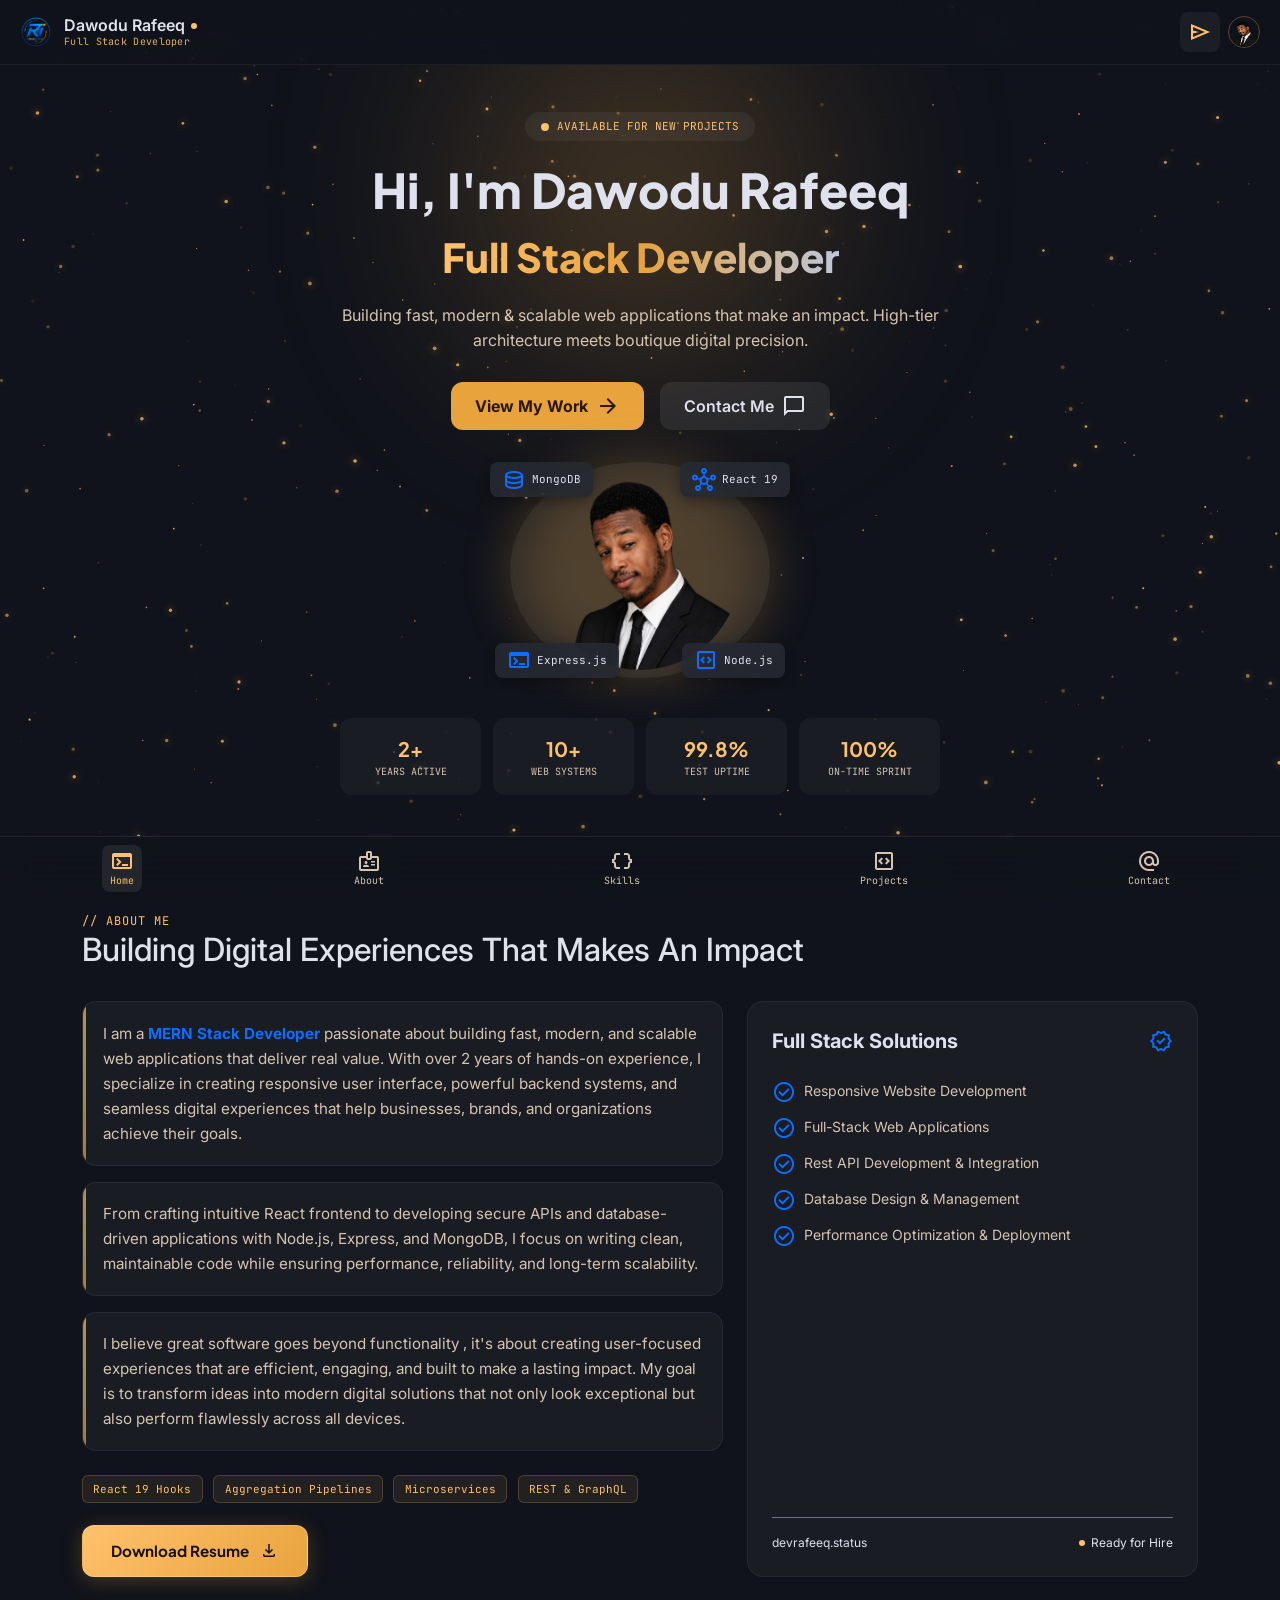
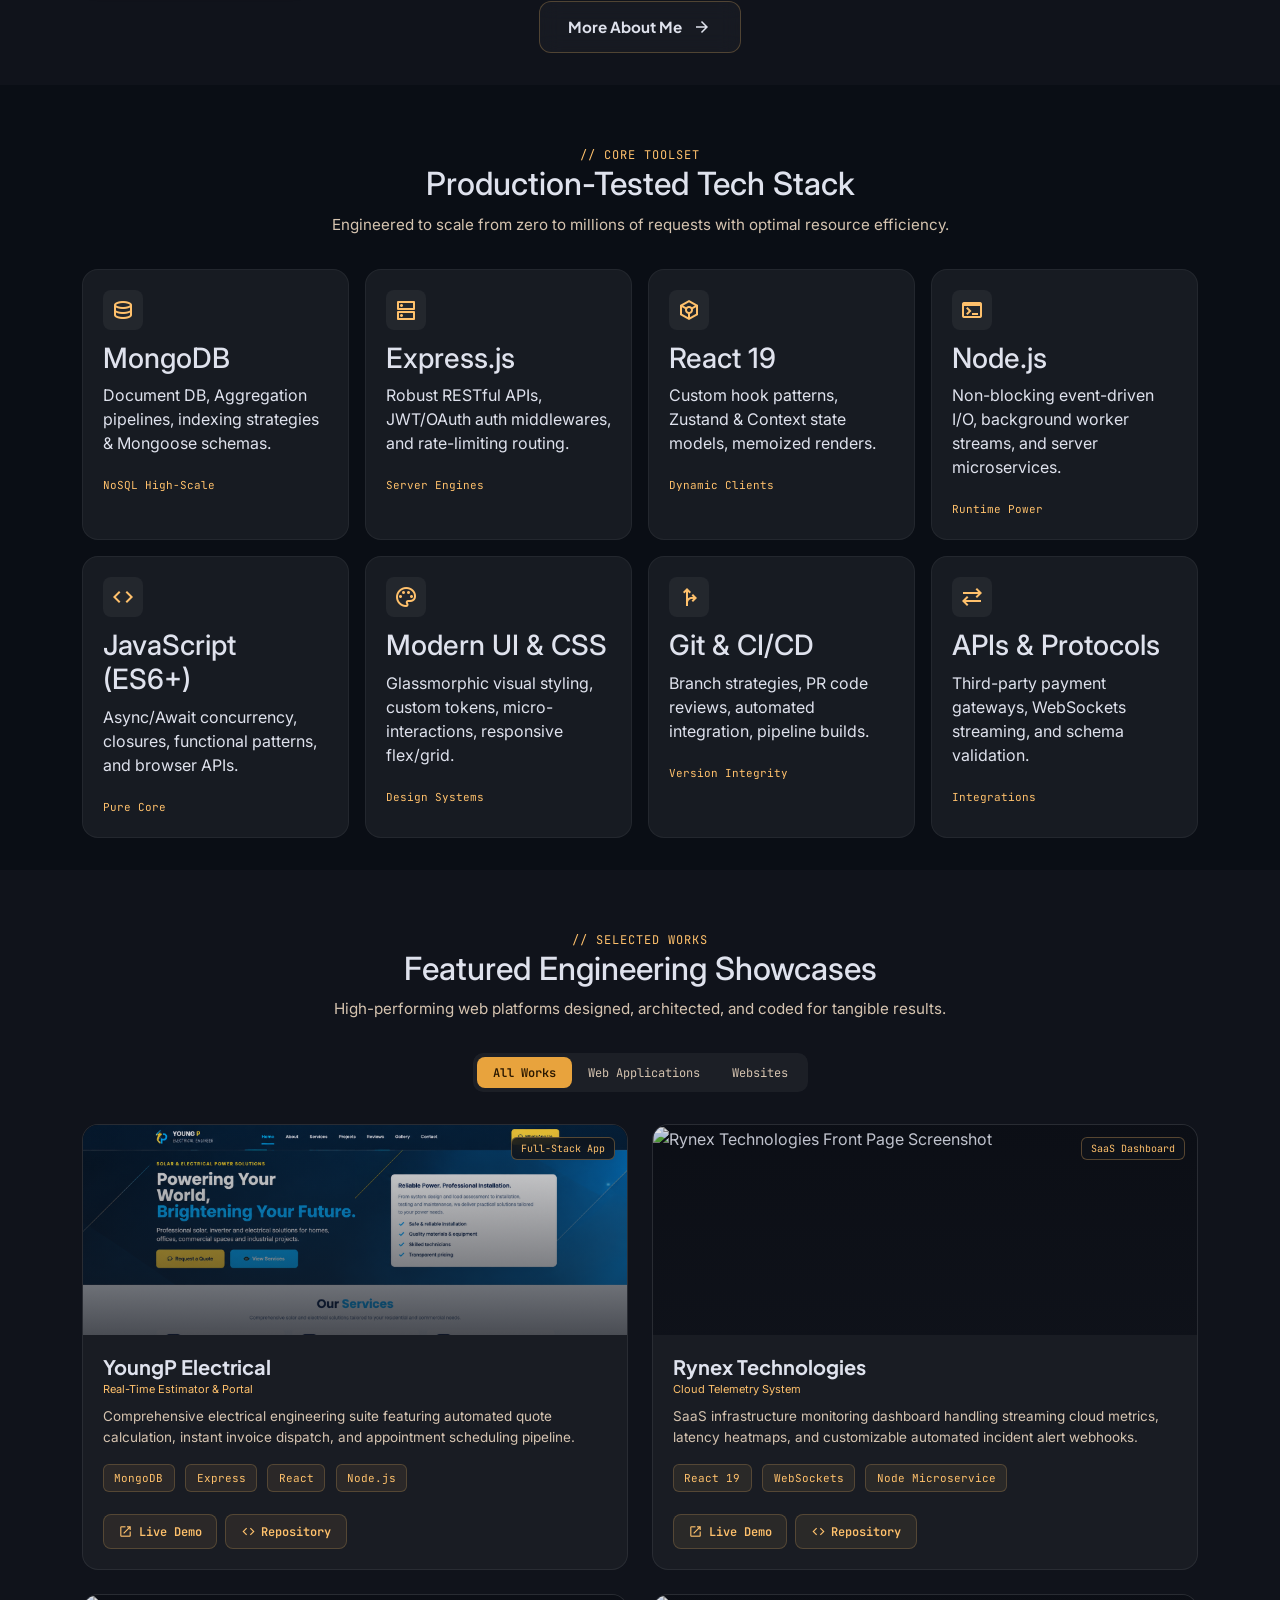
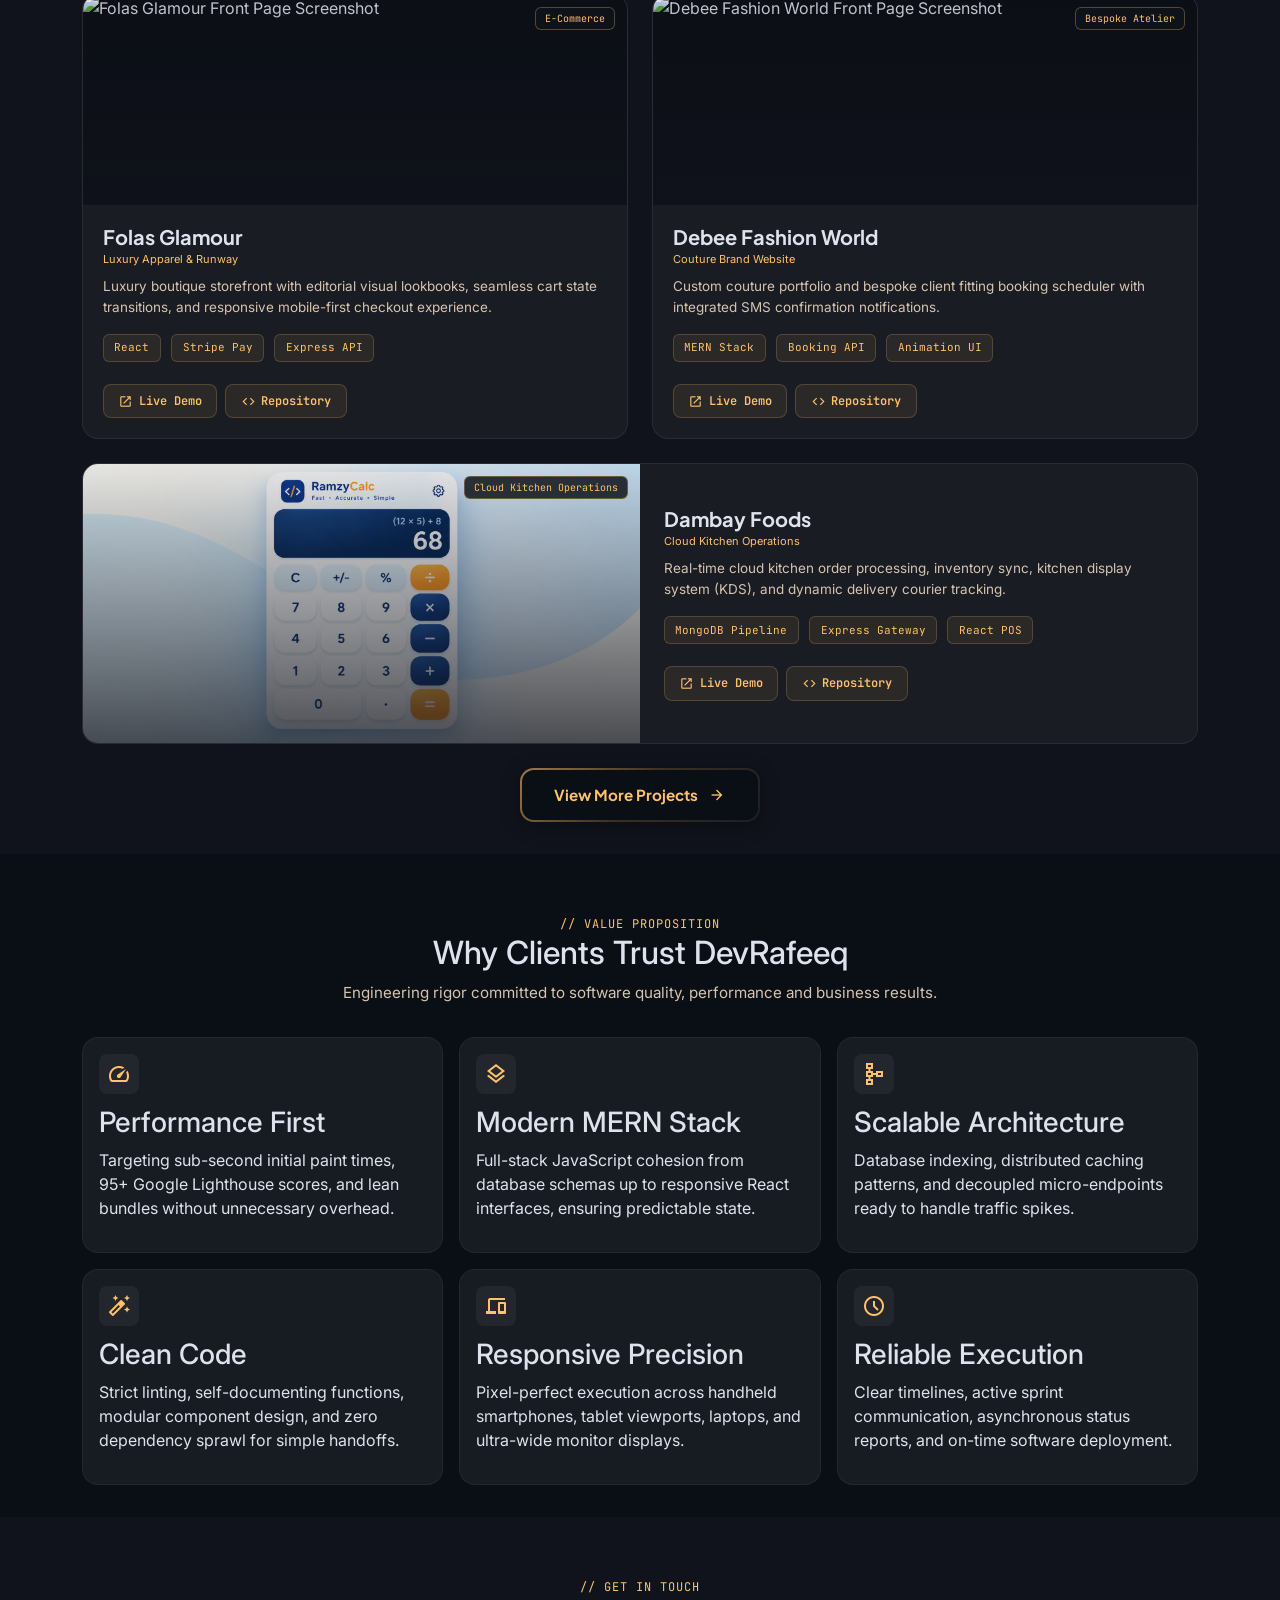
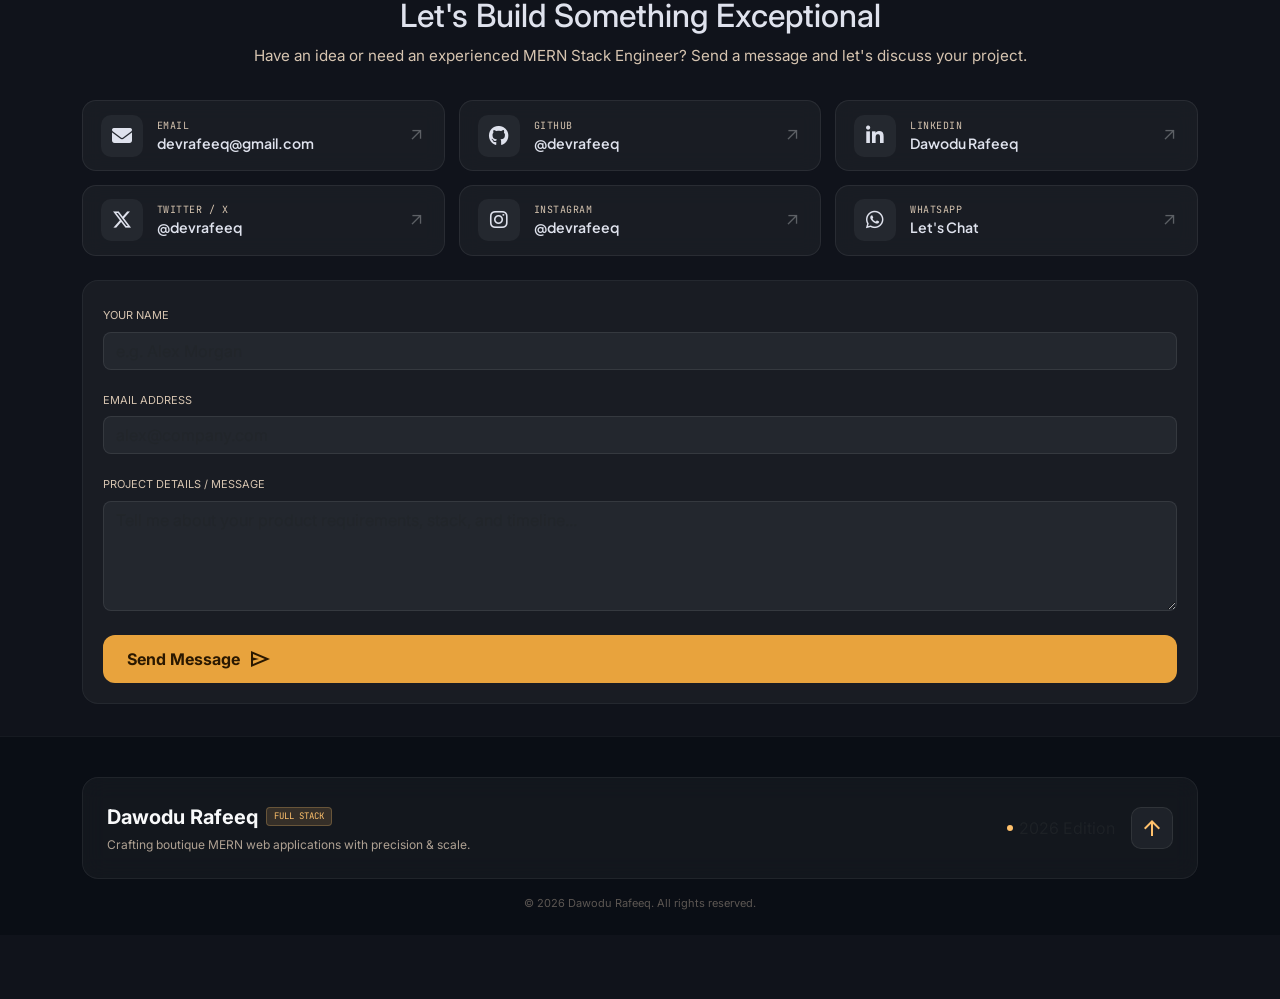
==== commit 1020b39e: "Enhance styling across various sections: added padding for safe area, refined typography, introduced" ====
--- a/index.html
+++ b/index.html
@@ -10,6 +10,7 @@
   <!-- Google Fonts -->
   <link rel="preconnect" href="https://fonts.googleapis.com" />
   <link rel="preconnect" href="https://fonts.gstatic.com" crossorigin />
+  <link rel="icon" href="./IMAGES/my logo.png">
   <link
     href="https://fonts.googleapis.com/css2?family=Inter:wght@400;500;600&family=JetBrains+Mono:wght@400;500;600&family=Plus+Jakarta+Sans:wght@600;700;800&display=swap"
     rel="stylesheet" />
@@ -17,6 +18,9 @@
     href="https://fonts.googleapis.com/css2?family=Material+Symbols+Outlined:opsz,wght,FILL,GRAD@20..48,100..700,0..1,-50..200"
     rel="stylesheet" />
 
+  <!-- Font Awesome Icons for Social Media Brands -->
+  <link rel="stylesheet" href="https://cdnjs.cloudflare.com/ajax/libs/font-awesome/6.5.1/css/all.min.css" />
+
   <!-- Bootstrap 5.3 CSS -->
   <link href="https://cdn.jsdelivr.net/npm/bootstrap@5.3.2/dist/css/bootstrap.min.css" rel="stylesheet" />
 
@@ -25,17 +29,18 @@
 </head>
 
 <body>
-  <!-- Fixed Header (Hides on Scroll Down, Shows on Scroll Up) -->
+  <!-- Fixed Header -->
   <header class="portfolio-header" id="main-header">
     <div class="header-container">
       <div class="brand-group">
         <img alt="DevRafeeq Brand Monogram Logo" class="brand-logo" src="./IMAGES/my logo.png" />
-        <div class="brand-text">
+        <div class="brand-text d-flex flex-column justify-content-center">
           <div class="brand-title">
             <span>Dawodu Rafeeq</span>
             <span class="status-dot"></span>
           </div>
-          <span class="brand-subtitle" id="current-section-label">Home</span>
+          <!-- Full Stack Developer role under name -->
+          <span class="brand-role">Full Stack Developer</span>
         </div>
       </div>
       <div class="header-actions">
@@ -135,7 +140,7 @@
       </div>
     </section>
 
-    <!-- 2. ABOUT ME SECTION -->
+    <!-- 2. REFRAMED STUNNING ABOUT ME SECTION -->
     <section class="content-section" id="about">
       <div class="container max-w-4xl">
         <div class="section-header reveal-item">
@@ -143,60 +148,90 @@
           <h2 class="about-title">Building Digital Experiences That Makes An Impact</h2>
         </div>
 
-        <div class="row g-4">
-          <div class="col-lg-7 reveal-item">
-            <p class="section-desc">
-              I am a specialized Full-Stack Engineer working predominantly in the <strong class="text-light">MERN
-                ecosystem</strong> (MongoDB, Express, React, Node.js). My focus converges on producing clean, unbloated
-              code that handles high user concurrency while offering refined client interfaces.
-            </p>
-            <p class="section-desc">
-              From low-latency database queries in MongoDB to composable design architectures in modern React, I design
-              software where technical reliability and intuitive visual elegance coexist effortlessly.
-            </p>
-            <div class="tag-cloud mt-3 mb-4">
-              <span class="tech-pill">React 19 Hooks</span>
-              <span class="tech-pill">Aggregation Pipelines</span>
-              <span class="tech-pill">Microservices</span>
-              <span class="tech-pill">REST &amp; GraphQL</span>
-            </div>
-
-            <a href="#" class="about-btn primary-about-btn">
-              <span>Download Resume</span>
-              <span class="material-symbols-outlined">download</span>
-            </a>
-          </div>
-
+        <div class="row g-4 align-items-stretch">
+          <!-- Left Column: Story Blocks -->
+          <div class="col-lg-7 d-flex flex-column justify-content-between reveal-item">
+            <div class="about-narrative-group">
+              <!-- Paragraph 1 Card -->
+              <div class="about-text-card mb-3">
+                <div class="card-glow-bar"></div>
+                <p class="section-desc mb-0">
+                  I am a <strong class="text-primary">MERN Stack Developer</strong> passionate about building fast, modern,
+                  and scalable web applications that deliver real value. With over 2 years of hands-on experience, I
+                  specialize in creating responsive user interface, powerful backend systems, and seamless digital
+                  experiences that help businesses, brands, and organizations achieve their goals.
+                </p>
+              </div>
+
+              <!-- Paragraph 2 Card -->
+              <div class="about-text-card mb-3">
+                <div class="card-glow-bar"></div>
+                <p class="section-desc mb-0">
+                  From crafting intuitive React frontend to developing secure APIs and database-driven applications with
+                  Node.js, Express, and MongoDB, I focus on writing clean, maintainable code while ensuring performance,
+                  reliability, and long-term scalability.
+                </p>
+              </div>
+
+              <!-- Paragraph 3 Card -->
+              <div class="about-text-card mb-3">
+                <div class="card-glow-bar"></div>
+                <p class="section-desc mb-0">
+                  I believe great software goes beyond functionality , it's about creating user-focused experiences that are efficient, engaging, and built to make a lasting impact. My goal is to transform ideas into modern digital solutions that not only look exceptional but also perform flawlessly across all devices.
+                </p>
+              </div>
+            </div>
+
+            <!-- Tech Pills & Action Button -->
+            <div class="about-actions-wrap mt-2">
+              <div class="tag-cloud mb-3">
+                <span class="tech-pill">React 19 Hooks</span>
+                <span class="tech-pill">Aggregation Pipelines</span>
+                <span class="tech-pill">Microservices</span>
+                <span class="tech-pill">REST &amp; GraphQL</span>
+              </div>
+
+              <a href="#" class="about-btn primary-about-btn">
+                <span>Download Resume</span>
+                <span class="material-symbols-outlined">download</span>
+              </a>
+            </div>
+          </div>
+
+          <!-- Right Column: Full Stack Solutions Card -->
           <div class="col-lg-5 reveal-item">
-            <div class="about-card h-100 p-4">
-              <div class="d-flex justify-content-between align-items-center mb-3">
-                <span class="card-title-text">Full Stack Solutions</span>
-                <span class="material-symbols-outlined text-primary">verified</span>
-              </div>
-              <ul class="feature-list">
-                <li>
-                  <span class="material-symbols-outlined text-primary">check_circle</span>
-                  <span>Responsive Website Development</span>
-                </li>
-                <li>
-                  <span class="material-symbols-outlined text-primary">check_circle</span>
-                  <span>Full-Stack Web Applications</span>
-                </li>
-                <li>
-                  <span class="material-symbols-outlined text-primary">check_circle</span>
-                  <span>Rest API Development &amp; Integration</span>
-                </li>
-                <li>
-                  <span class="material-symbols-outlined text-primary">check_circle</span>
-                  <span>Database Design &amp; Management</span>
-                </li>
-                <li>
-                  <span class="material-symbols-outlined text-primary">check_circle</span>
-                  <span>Performance Optimization &amp; Deployment</span>
-                </li>
-              </ul>
+            <div class="about-card h-100 p-4 d-flex flex-column justify-content-between">
+              <div>
+                <div class="d-flex justify-content-between align-items-center mb-4">
+                  <span class="card-title-text fw-bold fs-5">Full Stack Solutions</span>
+                  <span class="material-symbols-outlined text-primary fs-4">verified</span>
+                </div>
+                <ul class="feature-list">
+                  <li>
+                    <span class="material-symbols-outlined text-primary">check_circle</span>
+                    <span>Responsive Website Development</span>
+                  </li>
+                  <li>
+                    <span class="material-symbols-outlined text-primary">check_circle</span>
+                    <span>Full-Stack Web Applications</span>
+                  </li>
+                  <li>
+                    <span class="material-symbols-outlined text-primary">check_circle</span>
+                    <span>Rest API Development &amp; Integration</span>
+                  </li>
+                  <li>
+                    <span class="material-symbols-outlined text-primary">check_circle</span>
+                    <span>Database Design &amp; Management</span>
+                  </li>
+                  <li>
+                    <span class="material-symbols-outlined text-primary">check_circle</span>
+                    <span>Performance Optimization &amp; Deployment</span>
+                  </li>
+                </ul>
+              </div>
+
               <div class="card-footer-info mt-4 pt-3 border-top border-secondary">
-                <span class="mono-text">devrafeeq.status</span>
+                <span class="mono-text font-mono">devrafeeq.status</span>
                 <span class="status-online">
                   <span class="dot"></span> Ready for Hire
                 </span>
@@ -205,7 +240,7 @@
           </div>
         </div>
 
-        <div class="text-center mt-5 reveal-item">
+        <div class="text-center mt-4 reveal-item">
           <a href="about.html" class="about-btn secondary-about-btn">
             <span>More About Me</span>
             <span class="material-symbols-outlined">arrow_forward</span>
@@ -299,11 +334,10 @@
         <div class="section-header reveal-item">
           <span class="section-tag">// SELECTED WORKS</span>
           <h2>Featured Engineering Showcases</h2>
-          <p class="section-desc">High-performing web platforms designed, architected, and coded for tangible results.
-          </p>
+          <p class="section-desc">High-performing web platforms designed, architected, and coded for tangible results.</p>
 
           <!-- Filter Buttons -->
-          <div class="filter-bar mt-4" id="project-filters">
+          <div class="filter-bar mt-3" id="project-filters">
             <button class="filter-btn active" data-filter="all">All Works</button>
             <button class="filter-btn" data-filter="applications">Web Applications</button>
             <button class="filter-btn" data-filter="websites">Websites</button>
@@ -311,22 +345,28 @@
         </div>
 
         <div class="row g-4 text-start" id="projects-grid">
+          <!-- Project Card 1 -->
           <div class="col-md-6 project-item reveal-item" data-category="applications">
-            <article class="project-card">
-              <div class="project-banner">
+            <article class="project-card h-100">
+              <div class="project-img-wrapper">
                 <span class="project-badge">Full-Stack App</span>
-                <span class="material-symbols-outlined icon-main">bolt</span>
-                <h3>YoungP Electrical</h3>
-                <span class="mono-sub font-mono">Real-Time Estimator &amp; Portal</span>
+                <img src="./IMAGES/young p.png" alt="YoungP Electrical Front Page Screenshot" class="project-img" />
+                <div class="project-img-overlay"></div>
               </div>
               <div class="project-body">
-                <div class="tag-cloud">
-                  <span>MongoDB</span><span>Express</span><span>React</span><span>Node.js</span>
-                </div>
-                <h4>YoungP Electrical</h4>
-                <p>Comprehensive electrical engineering suite featuring automated quote calculation, instant invoice
-                  dispatch, and appointment scheduling pipeline.</p>
-                <div class="card-action gap-2 flex-wrap">
+                <div>
+                  <h3 class="project-title">YoungP Electrical</h3>
+                  <span class="mono-sub font-mono d-block mb-2">Real-Time Estimator &amp; Portal</span>
+                  <p class="project-desc">Comprehensive electrical engineering suite featuring automated quote
+                    calculation, instant invoice dispatch, and appointment scheduling pipeline.</p>
+                  <div class="tag-cloud mb-3">
+                    <span class="tech-pill">MongoDB</span>
+                    <span class="tech-pill">Express</span>
+                    <span class="tech-pill">React</span>
+                    <span class="tech-pill">Node.js</span>
+                  </div>
+                </div>
+                <div class="card-action gap-2 flex-wrap mt-auto">
                   <a href="https://example.com" target="_blank" rel="noopener" class="project-link-btn">
                     <span class="material-symbols-outlined">open_in_new</span> Live Demo
                   </a>
@@ -338,22 +378,27 @@
             </article>
           </div>
 
+          <!-- Project Card 2 -->
           <div class="col-md-6 project-item reveal-item" data-category="applications">
-            <article class="project-card">
-              <div class="project-banner">
+            <article class="project-card h-100">
+              <div class="project-img-wrapper">
                 <span class="project-badge">SaaS Dashboard</span>
-                <span class="material-symbols-outlined icon-main">monitoring</span>
-                <h3>Rynex Technologies</h3>
-                <span class="mono-sub font-mono">Cloud Telemetry System</span>
+                <img src="./IMAGES/rynex.png" alt="Rynex Technologies Front Page Screenshot" class="project-img" />
+                <div class="project-img-overlay"></div>
               </div>
               <div class="project-body">
-                <div class="tag-cloud">
-                  <span>React 19</span><span>WebSockets</span><span>Node Microservice</span>
-                </div>
-                <h4>Rynex Technologies</h4>
-                <p>SaaS infrastructure monitoring dashboard handling streaming cloud metrics, latency heatmaps, and
-                  customizable automated incident alert webhooks.</p>
-                <div class="card-action gap-2 flex-wrap">
+                <div>
+                  <h3 class="project-title">Rynex Technologies</h3>
+                  <span class="mono-sub font-mono d-block mb-2">Cloud Telemetry System</span>
+                  <p class="project-desc">SaaS infrastructure monitoring dashboard handling streaming cloud metrics,
+                    latency heatmaps, and customizable automated incident alert webhooks.</p>
+                  <div class="tag-cloud mb-3">
+                    <span class="tech-pill">React 19</span>
+                    <span class="tech-pill">WebSockets</span>
+                    <span class="tech-pill">Node Microservice</span>
+                  </div>
+                </div>
+                <div class="card-action gap-2 flex-wrap mt-auto">
                   <a href="https://example.com" target="_blank" rel="noopener" class="project-link-btn">
                     <span class="material-symbols-outlined">open_in_new</span> Live Demo
                   </a>
@@ -365,22 +410,27 @@
             </article>
           </div>
 
+          <!-- Project Card 3 -->
           <div class="col-md-6 project-item reveal-item" data-category="websites">
-            <article class="project-card">
-              <div class="project-banner">
+            <article class="project-card h-100">
+              <div class="project-img-wrapper">
                 <span class="project-badge">E-Commerce</span>
-                <span class="material-symbols-outlined icon-main">styler</span>
-                <h3>Folas Glamour</h3>
-                <span class="mono-sub font-mono">Luxury Apparel &amp; Runway</span>
+                <img src="./IMAGES/folas.png" alt="Folas Glamour Front Page Screenshot" class="project-img" />
+                <div class="project-img-overlay"></div>
               </div>
               <div class="project-body">
-                <div class="tag-cloud">
-                  <span>React</span><span>Stripe Pay</span><span>Express API</span>
-                </div>
-                <h4>Folas Glamour</h4>
-                <p>Luxury boutique storefront with editorial visual lookbooks, seamless cart state transitions, and
-                  responsive mobile-first checkout experience.</p>
-                <div class="card-action gap-2 flex-wrap">
+                <div>
+                  <h3 class="project-title">Folas Glamour</h3>
+                  <span class="mono-sub font-mono d-block mb-2">Luxury Apparel &amp; Runway</span>
+                  <p class="project-desc">Luxury boutique storefront with editorial visual lookbooks, seamless cart
+                    state transitions, and responsive mobile-first checkout experience.</p>
+                  <div class="tag-cloud mb-3">
+                    <span class="tech-pill">React</span>
+                    <span class="tech-pill">Stripe Pay</span>
+                    <span class="tech-pill">Express API</span>
+                  </div>
+                </div>
+                <div class="card-action gap-2 flex-wrap mt-auto">
                   <a href="https://example.com" target="_blank" rel="noopener" class="project-link-btn">
                     <span class="material-symbols-outlined">open_in_new</span> Live Demo
                   </a>
@@ -392,22 +442,27 @@
             </article>
           </div>
 
+          <!-- Project Card 4 -->
           <div class="col-md-6 project-item reveal-item" data-category="websites">
-            <article class="project-card">
-              <div class="project-banner">
+            <article class="project-card h-100">
+              <div class="project-img-wrapper">
                 <span class="project-badge">Bespoke Atelier</span>
-                <span class="material-symbols-outlined icon-main">diamond</span>
-                <h3>Debee Fashion World</h3>
-                <span class="mono-sub font-mono">Couture Brand Website</span>
+                <img src="./IMAGES/debee.png" alt="Debee Fashion World Front Page Screenshot" class="project-img" />
+                <div class="project-img-overlay"></div>
               </div>
               <div class="project-body">
-                <div class="tag-cloud">
-                  <span>MERN Stack</span><span>Booking API</span><span>Animation UI</span>
-                </div>
-                <h4>Debee Fashion World</h4>
-                <p>Custom couture portfolio and bespoke client fitting booking scheduler with integrated SMS
-                  confirmation notifications.</p>
-                <div class="card-action gap-2 flex-wrap">
+                <div>
+                  <h3 class="project-title">Debee Fashion World</h3>
+                  <span class="mono-sub font-mono d-block mb-2">Couture Brand Website</span>
+                  <p class="project-desc">Custom couture portfolio and bespoke client fitting booking scheduler with
+                    integrated SMS confirmation notifications.</p>
+                  <div class="tag-cloud mb-3">
+                    <span class="tech-pill">MERN Stack</span>
+                    <span class="tech-pill">Booking API</span>
+                    <span class="tech-pill">Animation UI</span>
+                  </div>
+                </div>
+                <div class="card-action gap-2 flex-wrap mt-auto">
                   <a href="https://example.com" target="_blank" rel="noopener" class="project-link-btn">
                     <span class="material-symbols-outlined">open_in_new</span> Live Demo
                   </a>
@@ -419,25 +474,32 @@
             </article>
           </div>
 
+          <!-- Full Width Project Card 5 -->
           <div class="col-12 project-item reveal-item" data-category="applications">
             <article class="project-card full-width-card">
               <div class="row align-items-center g-0">
-                <div class="col-md-5">
-                  <div class="project-banner h-100">
-                    <span class="material-symbols-outlined icon-main">restaurant</span>
-                    <h3>Dambay Foods</h3>
-                    <span class="mono-sub font-mono">Cloud Kitchen Operations</span>
+                <div class="col-lg-6">
+                  <div class="project-img-wrapper h-100">
+                    <span class="project-badge">Cloud Kitchen Operations</span>
+                    <img src="./IMAGES/mini calculator.png" alt="Dambay Foods Front Page Screenshot"
+                      class="project-img" />
+                    <div class="project-img-overlay"></div>
                   </div>
                 </div>
-                <div class="col-md-7">
-                  <div class="project-body">
-                    <div class="tag-cloud">
-                      <span>MongoDB Pipeline</span><span>Express Gateway</span><span>React POS</span>
+                <div class="col-lg-6">
+                  <div class="project-body p-4">
+                    <div>
+                      <h3 class="project-title">Dambay Foods</h3>
+                      <span class="mono-sub font-mono d-block mb-2">Cloud Kitchen Operations</span>
+                      <p class="project-desc">Real-time cloud kitchen order processing, inventory sync, kitchen display
+                        system (KDS), and dynamic delivery courier tracking.</p>
+                      <div class="tag-cloud mb-3">
+                        <span class="tech-pill">MongoDB Pipeline</span>
+                        <span class="tech-pill">Express Gateway</span>
+                        <span class="tech-pill">React POS</span>
+                      </div>
                     </div>
-                    <h4>Dambay Foods</h4>
-                    <p>Real-time cloud kitchen order processing, inventory sync, kitchen display system (KDS), and
-                      dynamic delivery courier tracking.</p>
-                    <div class="card-action gap-2 flex-wrap">
+                    <div class="card-action gap-2 flex-wrap mt-auto">
                       <a href="https://example.com" target="_blank" rel="noopener" class="project-link-btn">
                         <span class="material-symbols-outlined">open_in_new</span> Live Demo
                       </a>
@@ -451,6 +513,17 @@
             </article>
           </div>
         </div>
+
+        <!-- View More Projects Button -->
+        <div class="text-center mt-4 reveal-item">
+          <a href="projects.html" class="btn-view-more-projects">
+            <span class="btn-glow"></span>
+            <span class="btn-content">
+              <span>View More Projects</span>
+              <span class="material-symbols-outlined icon-arrow">arrow_forward</span>
+            </span>
+          </a>
+        </div>
       </div>
     </section>
 
@@ -526,15 +599,77 @@
             discuss your project.</p>
         </div>
 
-        <div class="contact-pills reveal-item mb-4">
-          <a href="mailto:devrafeeq@gmail.com" class="pill-link">
-            <span class="material-symbols-outlined">mail</span> devrafeeq@gmail.com
-          </a>
-          <a href="https://github.com" target="_blank" rel="noopener" class="pill-link">
-            <span class="material-symbols-outlined">code</span> GitHub
-          </a>
-          <a href="https://linkedin.com" target="_blank" rel="noopener" class="pill-link">
-            <span class="material-symbols-outlined">share</span> LinkedIn
+        <!-- ATTRACTIVE SOCIAL MEDIA HANDLES GRID -->
+        <div class="social-handles-grid reveal-item mb-4">
+          <a href="mailto:devrafeeq@gmail.com" class="social-card social-email" aria-label="Email">
+            <div class="social-icon-wrapper">
+              <i class="fa-solid fa-envelope"></i>
+            </div>
+            <div class="social-info">
+              <span class="social-platform">Email</span>
+              <span class="social-handle">devrafeeq@gmail.com</span>
+            </div>
+            <span class="material-symbols-outlined social-arrow">arrow_outward</span>
+          </a>
+
+          <a href="https://github.com" target="_blank" rel="noopener" class="social-card social-github"
+            aria-label="GitHub">
+            <div class="social-icon-wrapper">
+              <i class="fa-brands fa-github"></i>
+            </div>
+            <div class="social-info">
+              <span class="social-platform">GitHub</span>
+              <span class="social-handle">@devrafeeq</span>
+            </div>
+            <span class="material-symbols-outlined social-arrow">arrow_outward</span>
+          </a>
+
+          <a href="https://linkedin.com" target="_blank" rel="noopener" class="social-card social-linkedin"
+            aria-label="LinkedIn">
+            <div class="social-icon-wrapper">
+              <i class="fa-brands fa-linkedin-in"></i>
+            </div>
+            <div class="social-info">
+              <span class="social-platform">LinkedIn</span>
+              <span class="social-handle">Dawodu Rafeeq</span>
+            </div>
+            <span class="material-symbols-outlined social-arrow">arrow_outward</span>
+          </a>
+
+          <a href="https://twitter.com" target="_blank" rel="noopener" class="social-card social-twitter"
+            aria-label="X (Twitter)">
+            <div class="social-icon-wrapper">
+              <i class="fa-brands fa-x-twitter"></i>
+            </div>
+            <div class="social-info">
+              <span class="social-platform">Twitter / X</span>
+              <span class="social-handle">@devrafeeq</span>
+            </div>
+            <span class="material-symbols-outlined social-arrow">arrow_outward</span>
+          </a>
+
+          <a href="https://instagram.com" target="_blank" rel="noopener" class="social-card social-instagram"
+            aria-label="Instagram">
+            <div class="social-icon-wrapper">
+              <i class="fa-brands fa-instagram"></i>
+            </div>
+            <div class="social-info">
+              <span class="social-platform">Instagram</span>
+              <span class="social-handle">@devrafeeq</span>
+            </div>
+            <span class="material-symbols-outlined social-arrow">arrow_outward</span>
+          </a>
+
+          <a href="https://wa.me/2340000000000" target="_blank" rel="noopener" class="social-card social-whatsapp"
+            aria-label="WhatsApp">
+            <div class="social-icon-wrapper">
+              <i class="fa-brands fa-whatsapp"></i>
+            </div>
+            <div class="social-info">
+              <span class="social-platform">WhatsApp</span>
+              <span class="social-handle">Let's Chat</span>
+            </div>
+            <span class="material-symbols-outlined social-arrow">arrow_outward</span>
           </a>
         </div>
 
@@ -567,20 +702,29 @@
       </div>
     </section>
 
-    <!-- FOOTER -->
+    <!-- REDESIGNED STUNNING FOOTER (NO NAVIGATION LINKS) -->
     <footer class="portfolio-footer">
-      <div class="container max-w-4xl d-flex flex-column flex-sm-row justify-content-between align-items-center gap-3">
-        <div class="footer-brand">
-          <span class="fw-bold">Dawodu Rafeeq</span>
-          <span class="text-primary font-mono">• DevRafeeq</span>
-        </div>
-        <div class="footer-links">
-          <a href="#about" class="nav-link">About</a>
-          <a href="#tech-stack" class="nav-link">Stack</a>
-          <a href="#projects" class="nav-link">Projects</a>
-          <a href="#contact" class="nav-link">Contact</a>
-        </div>
-        <div class="footer-copy font-mono">
+      <div class="container max-w-4xl">
+        <div class="footer-glass-panel p-4 rounded-4 d-flex flex-column flex-md-row justify-content-between align-items-center gap-3">
+          <div class="footer-brand-info text-center text-md-start">
+            <div class="d-flex align-items-center justify-content-center justify-content-md-start gap-2 mb-1">
+              <span class="fw-bold fs-5 text-light">Dawodu Rafeeq</span>
+              <span class="badge-tag">FULL STACK</span>
+            </div>
+            <p class="footer-subtext mb-0 font-mono">Crafting boutique MERN web applications with precision &amp; scale.</p>
+          </div>
+
+          <div class="footer-right-action d-flex align-items-center gap-3">
+            <span class="status-online font-mono text-muted">
+              <span class="dot"></span> 2026 Edition
+            </span>
+            <a href="#home" class="footer-back-top" aria-label="Back to Top">
+              <span class="material-symbols-outlined">arrow_upward</span>
+            </a>
+          </div>
+        </div>
+
+        <div class="footer-bottom-bar text-center mt-3 font-mono">
           © 2026 Dawodu Rafeeq. All rights reserved.
         </div>
       </div>
--- a/style.css
+++ b/style.css
@@ -27,6 +27,7 @@
     color: var(--text-primary);
     font-family: var(--font-body);
     overflow-x: hidden;
+    padding-bottom: calc(64px + env(safe-area-inset-bottom));
 }
 
 ::-webkit-scrollbar {
@@ -74,6 +75,16 @@
     align-items: center;
     gap: 0.35rem;
     font-weight: 600;
+    line-height: 1.2;
+}
+
+.brand-role {
+    font-family: var(--font-mono);
+    font-size: 10px;
+    color: var(--primary-color);
+    letter-spacing: 0.3px;
+    line-height: 1.2;
+    opacity: 0.9;
 }
 
 .status-dot {
@@ -84,12 +95,6 @@
     animation: pulse 2s infinite;
 }
 
-.brand-subtitle {
-    font-family: var(--font-mono);
-    font-size: 11px;
-    color: var(--text-muted);
-}
-
 .header-actions {
     display: flex;
     align-items: center;
@@ -124,11 +129,11 @@
 /* Sections & Typography */
 .portfolio-main {
     padding-top: 64px;
-    padding-bottom: 80px;
+    padding-bottom: 0;
 }
 
 .content-section {
-    padding: 5rem 1.25rem;
+    padding: 3.5rem 1.25rem 2rem;
     position: relative;
 }
 
@@ -138,7 +143,7 @@
 
 .hero-section {
     position: relative;
-    padding: 4rem 1.25rem 6rem;
+    padding: 3rem 1.25rem 3.5rem;
     overflow: hidden;
 }
 
@@ -164,7 +169,7 @@
     padding: 0.4rem 1rem;
     border-radius: 50px;
     background: rgba(255, 255, 255, 0.05);
-    margin-bottom: 1.5rem;
+    margin-bottom: 1.25rem;
 }
 
 .status-ping {
@@ -200,7 +205,7 @@
 .hero-desc {
     color: var(--text-muted);
     max-width: 600px;
-    margin: 1rem auto 2rem;
+    margin: 1rem auto 1.75rem;
     line-height: 1.6;
 }
 
@@ -210,7 +215,7 @@
     justify-content: center;
     gap: 1rem;
     flex-wrap: wrap;
-    margin-bottom: 3rem;
+    margin-bottom: 2rem;
 }
 
 .btn-primary {
@@ -253,7 +258,47 @@
     transform: translateY(-2px);
 }
 
-/* Stunning About Section Buttons */
+/* REFRAMED STUNNING ABOUT ME CARDS & STYLING */
+.about-text-card {
+    position: relative;
+    background: var(--bg-card);
+    border: 1px solid rgba(255, 255, 255, 0.06);
+    border-radius: 14px;
+    padding: 1.15rem 1.25rem;
+    backdrop-filter: blur(12px);
+    overflow: hidden;
+    transition: all 0.35s cubic-bezier(0.16, 1, 0.3, 1);
+}
+
+.card-glow-bar {
+    position: absolute;
+    left: 0;
+    top: 0;
+    bottom: 0;
+    width: 3px;
+    background: linear-gradient(180deg, var(--primary-color), var(--primary-container));
+    opacity: 0.7;
+    transition: width 0.3s ease, opacity 0.3s ease;
+}
+
+.about-text-card:hover {
+    border-color: rgba(255, 193, 108, 0.3);
+    transform: translateX(4px);
+    box-shadow: 0 8px 25px rgba(0, 0, 0, 0.3);
+}
+
+.about-text-card:hover .card-glow-bar {
+    width: 5px;
+    opacity: 1;
+}
+
+.section-desc {
+    color: var(--text-muted);
+    line-height: 1.65;
+    font-size: 0.95rem;
+}
+
+/* About Section Buttons */
 .about-btn {
     display: inline-flex;
     align-items: center;
@@ -311,7 +356,7 @@
 .portrait-wrap {
     position: relative;
     max-width: 260px;
-    margin: 0 auto 3rem;
+    margin: 0 auto 2.5rem;
 }
 
 .portrait-aura {
@@ -396,9 +441,9 @@
     text-transform: uppercase;
 }
 
-/* Tech & About Cards */
+/* Section Header */
 .section-header {
-    margin-bottom: 2.5rem;
+    margin-bottom: 2rem;
 }
 
 .section-tag {
@@ -408,7 +453,8 @@
     letter-spacing: 1px;
 }
 
-.about-card, .tech-card, .project-card, .contact-form-card {
+/* Cards Base */
+.about-card, .tech-card, .contact-form-card {
     background: var(--bg-card);
     border-radius: 16px;
     border: 1px solid rgba(255, 255, 255, 0.05);
@@ -416,7 +462,7 @@
     transition: transform 0.3s ease, border-color 0.3s ease, box-shadow 0.3s ease;
 }
 
-.about-card:hover, .tech-card:hover, .project-card:hover {
+.about-card:hover, .tech-card:hover {
     border-color: rgba(255, 193, 108, 0.25);
     transform: translateY(-4px);
     box-shadow: 0 12px 30px rgba(0, 0, 0, 0.35);
@@ -446,11 +492,19 @@
 
 .tech-pill {
     display: inline-block;
-    padding: 0.25rem 0.5rem;
-    background: rgba(255, 255, 255, 0.05);
-    border-radius: 4px;
-    margin-right: 0.35rem;
-    margin-bottom: 0.35rem;
+    padding: 0.3rem 0.65rem;
+    background: rgba(255, 193, 108, 0.08);
+    border: 1px solid rgba(255, 193, 108, 0.2);
+    border-radius: 6px;
+    margin-right: 0.4rem;
+    margin-bottom: 0.4rem;
+    transition: all 0.25s ease;
+}
+
+.tech-pill:hover {
+    background: var(--primary-color);
+    color: #10131b;
+    transform: translateY(-2px);
 }
 
 .feature-list {
@@ -488,7 +542,7 @@
     background-color: var(--primary-color);
 }
 
-/* Projects Filter & Cards */
+/* Filter Bar */
 .filter-bar {
     display: inline-flex;
     background: rgba(255, 255, 255, 0.05);
@@ -515,52 +569,105 @@
     font-weight: 600;
 }
 
-.project-banner {
+/* REFRAMED PROJECT SHOWCASE CARDS WITH WEBSITE IMAGE PREVIEWS */
+.project-card {
+    background: var(--bg-card);
+    border-radius: 16px;
+    border: 1px solid rgba(255, 255, 255, 0.07);
+    overflow: hidden;
+    display: flex;
+    flex-direction: column;
+    justify-content: space-between;
+    transition: all 0.35s cubic-bezier(0.16, 1, 0.3, 1);
     position: relative;
+}
+
+.project-card:hover {
+    border-color: rgba(255, 193, 108, 0.4);
+    transform: translateY(-6px);
+    box-shadow: 0 16px 35px rgba(0, 0, 0, 0.45);
+}
+
+/* Image Container */
+.project-img-wrapper {
+    position: relative;
+    width: 100%;
+    height: 210px;
+    overflow: hidden;
     background: rgba(10, 14, 21, 0.9);
-    border-radius: 12px;
-    padding: 1.5rem 1rem;
-    text-align: center;
+}
+
+.project-img {
+    width: 100%;
+    height: 100%;
+    object-fit: cover;
+    object-position: top center;
+    transition: transform 0.5s ease;
+}
+
+.project-card:hover .project-img {
+    transform: scale(1.05);
+}
+
+.project-img-overlay {
+    position: absolute;
+    inset: 0;
+    background: linear-gradient(180deg, rgba(16, 19, 27, 0.1) 0%, rgba(16, 19, 27, 0.75) 100%);
+    pointer-events: none;
 }
 
 .project-badge {
     position: absolute;
-    top: 10px;
-    right: 10px;
+    top: 12px;
+    right: 12px;
     font-family: var(--font-mono);
     font-size: 10px;
     color: var(--primary-color);
-    background: rgba(255, 255, 255, 0.08);
-    padding: 2px 6px;
-    border-radius: 4px;
-}
-
-.icon-main {
-    font-size: 36px;
-    color: var(--primary-color);
-    margin-bottom: 0.5rem;
+    background: rgba(16, 19, 27, 0.85);
+    border: 1px solid rgba(255, 193, 108, 0.3);
+    backdrop-filter: blur(8px);
+    padding: 3px 9px;
+    border-radius: 6px;
+    z-index: 2;
+}
+
+.project-title {
+    font-family: var(--font-display);
+    font-weight: 700;
+    font-size: 1.25rem;
+    margin-bottom: 0.15rem;
+    color: var(--text-primary);
 }
 
 .mono-sub {
     font-size: 11px;
+    color: var(--primary-color);
+}
+
+.project-body {
+    padding: 1.25rem;
+    display: flex;
+    flex-direction: column;
+    flex-grow: 1;
+    justify-content: space-between;
+}
+
+.project-desc {
+    font-size: 13.5px;
     color: var(--text-muted);
-}
-
-.project-body {
-    padding-top: 1rem;
+    line-height: 1.55;
 }
 
 .card-action {
     display: flex;
     align-items: center;
-    margin-top: 1.25rem;
 }
 
 .project-link-btn {
     display: inline-flex;
     align-items: center;
-    gap: 0.3rem;
-    padding: 0.4rem 0.85rem;
+    gap: 0.35rem;
+    padding: 0.45rem 0.9rem;
     border-radius: 8px;
     background: rgba(255, 193, 108, 0.08);
     border: 1px solid rgba(255, 193, 108, 0.2);
@@ -577,39 +684,202 @@
     color: #1a0f00;
     border-color: var(--primary-color);
     transform: translateY(-2px);
+    box-shadow: 0 4px 12px rgba(255, 193, 108, 0.25);
 }
 
 .project-link-btn .material-symbols-outlined {
     font-size: 15px;
 }
 
-/* Contact Pills & Forms */
-.contact-pills {
-    display: flex;
+/* STUNNING VIEW MORE PROJECTS BUTTON */
+.btn-view-more-projects {
+    position: relative;
+    display: inline-block;
+    padding: 2px;
+    border-radius: 14px;
+    text-decoration: none;
+    background: linear-gradient(135deg, rgba(255, 193, 108, 0.6), rgba(232, 163, 61, 0.2), rgba(255, 255, 255, 0.05));
+    transition: all 0.35s ease;
+    box-shadow: 0 4px 20px rgba(0, 0, 0, 0.3);
+}
+
+.btn-view-more-projects .btn-content {
+    display: flex;
+    align-items: center;
+    gap: 0.65rem;
+    padding: 0.85rem 2rem;
+    border-radius: 12px;
+    background: var(--bg-surface-alt);
+    color: var(--primary-color);
+    font-family: var(--font-display);
+    font-weight: 700;
+    font-size: 0.95rem;
+    transition: all 0.3s ease;
+}
+
+.btn-view-more-projects .icon-arrow {
+    font-size: 18px;
+    transition: transform 0.3s ease;
+}
+
+.btn-view-more-projects:hover {
+    transform: translateY(-3px);
+    box-shadow: 0 8px 28px rgba(232, 163, 61, 0.35);
+}
+
+.btn-view-more-projects:hover .btn-content {
+    background: var(--primary-container);
+    color: #1a0f00;
+}
+
+.btn-view-more-projects:hover .icon-arrow {
+    transform: translateX(4px);
+}
+
+/* ATTRACTIVE SOCIAL MEDIA CARDS GRID */
+.social-handles-grid {
+    display: grid;
+    grid-template-columns: repeat(1, 1fr);
+    gap: 0.85rem;
+}
+
+@media (min-width: 576px) {
+    .social-handles-grid {
+        grid-template-columns: repeat(2, 1fr);
+    }
+}
+
+@media (min-width: 992px) {
+    .social-handles-grid {
+        grid-template-columns: repeat(3, 1fr);
+    }
+}
+
+.social-card {
+    position: relative;
+    display: flex;
+    align-items: center;
+    gap: 0.85rem;
+    padding: 0.85rem 1.15rem;
+    border-radius: 14px;
+    background: var(--bg-card);
+    border: 1px solid rgba(255, 255, 255, 0.07);
+    text-decoration: none;
+    transition: all 0.35s cubic-bezier(0.16, 1, 0.3, 1);
+    overflow: hidden;
+    backdrop-filter: blur(10px);
+}
+
+.social-card::before {
+    content: '';
+    position: absolute;
+    inset: 0;
+    opacity: 0;
+    transition: opacity 0.35s ease;
+    z-index: 0;
+    pointer-events: none;
+}
+
+.social-icon-wrapper {
+    width: 42px;
+    height: 42px;
+    border-radius: 10px;
+    background: rgba(255, 255, 255, 0.05);
+    display: flex;
+    align-items: center;
     justify-content: center;
-    gap: 0.5rem;
-    flex-wrap: wrap;
-}
-
-.pill-link {
-    display: inline-flex;
-    align-items: center;
-    gap: 0.35rem;
-    padding: 0.35rem 0.85rem;
-    border-radius: 50px;
-    background: rgba(255, 255, 255, 0.05);
+    font-size: 1.25rem;
     color: var(--text-primary);
-    text-decoration: none;
-    font-family: var(--font-mono);
-    font-size: 12px;
-    transition: all 0.2s ease;
-}
-
-.pill-link:hover {
-    color: var(--primary-color);
-    background: rgba(255, 255, 255, 0.1);
-}
-
+    transition: all 0.35s cubic-bezier(0.16, 1, 0.3, 1);
+    z-index: 1;
+}
+
+.social-info {
+    display: flex;
+    flex-direction: column;
+    text-align: left;
+    z-index: 1;
+    overflow: hidden;
+}
+
+.social-platform {
+    font-family: var(--font-mono);
+    font-size: 10px;
+    text-transform: uppercase;
+    letter-spacing: 0.5px;
+    color: var(--text-muted);
+    transition: color 0.3s ease;
+}
+
+.social-handle {
+    font-family: var(--font-display);
+    font-weight: 600;
+    font-size: 0.88rem;
+    color: var(--text-primary);
+    white-space: nowrap;
+    overflow: hidden;
+    text-overflow: ellipsis;
+}
+
+.social-arrow {
+    margin-left: auto;
+    font-size: 1.1rem;
+    color: rgba(255, 255, 255, 0.3);
+    transition: all 0.35s ease;
+    z-index: 1;
+}
+
+/* INDIVIDUAL BRAND HOVER EFFECTS & BRAND GLOWS */
+/* Email */
+.social-email::before { background: radial-gradient(circle at left, rgba(232, 163, 61, 0.25), transparent 70%); }
+.social-email:hover { border-color: rgba(232, 163, 61, 0.5); }
+.social-email:hover .social-icon-wrapper { background: #e8a33d; color: #10131b; }
+
+/* GitHub */
+.social-github::before { background: radial-gradient(circle at left, rgba(255, 255, 255, 0.2), transparent 70%); }
+.social-github:hover { border-color: rgba(255, 255, 255, 0.4); }
+.social-github:hover .social-icon-wrapper { background: #ffffff; color: #10131b; }
+
+/* LinkedIn */
+.social-linkedin::before { background: radial-gradient(circle at left, rgba(10, 102, 194, 0.35), transparent 70%); }
+.social-linkedin:hover { border-color: rgba(10, 102, 194, 0.6); }
+.social-linkedin:hover .social-icon-wrapper { background: #0a66c2; color: #ffffff; }
+
+/* Twitter / X */
+.social-twitter::before { background: radial-gradient(circle at left, rgba(255, 255, 255, 0.2), transparent 70%); }
+.social-twitter:hover { border-color: rgba(255, 255, 255, 0.4); }
+.social-twitter:hover .social-icon-wrapper { background: #ffffff; color: #000000; }
+
+/* Instagram */
+.social-instagram::before { background: radial-gradient(circle at left, rgba(225, 48, 108, 0.35), transparent 70%); }
+.social-instagram:hover { border-color: rgba(225, 48, 108, 0.6); }
+.social-instagram:hover .social-icon-wrapper { background: linear-gradient(45deg, #f09433, #e6683c, #dc2743, #cc2366, #bc1888); color: #ffffff; }
+
+/* WhatsApp */
+.social-whatsapp::before { background: radial-gradient(circle at left, rgba(37, 211, 102, 0.35), transparent 70%); }
+.social-whatsapp:hover { border-color: rgba(37, 211, 102, 0.6); }
+.social-whatsapp:hover .social-icon-wrapper { background: #25d366; color: #ffffff; }
+
+/* Common Hover Mechanics */
+.social-card:hover {
+    transform: translateY(-4px);
+    box-shadow: 0 10px 25px rgba(0, 0, 0, 0.4);
+}
+
+.social-card:hover::before {
+    opacity: 1;
+}
+
+.social-card:hover .social-platform {
+    color: var(--primary-color);
+}
+
+.social-card:hover .social-arrow {
+    color: var(--primary-color);
+    transform: translate(2px, -2px);
+}
+
+/* Contact Form Styling */
 .form-label {
     font-size: 11px;
     color: var(--text-muted);
@@ -642,16 +912,16 @@
 
 .hidden { display: none !important; }
 
-/* Mobile Active Navigation Bar */
+/* Mobile Active Navigation Bar Dock */
 .mobile-bottom-nav {
     position: fixed;
     bottom: 0;
     left: 0;
     width: 100%;
     height: 64px;
-    background: rgba(16, 19, 27, 0.9);
+    background: rgba(16, 19, 27, 0.95);
     backdrop-filter: blur(16px);
-    border-top: 1px solid rgba(255, 255, 255, 0.05);
+    border-top: 1px solid rgba(255, 255, 255, 0.08);
     display: flex;
     justify-content: space-around;
     align-items: center;
@@ -676,31 +946,60 @@
     background: rgba(255, 255, 255, 0.08);
 }
 
-/* Footer */
+/* REDESIGNED FOOTER (CLEAN, BOUTIQUE, NO NAV LINKS) */
 .portfolio-footer {
-    padding: 2rem 1.25rem;
+    padding: 2.5rem 1.25rem 1.5rem;
+    background: var(--bg-surface-alt);
     border-top: 1px solid rgba(255, 255, 255, 0.05);
-    background: var(--bg-surface-alt);
-}
-
-.footer-links {
-    display: flex;
-    gap: 1rem;
-}
-
-.footer-links .nav-link {
+    margin-bottom: 0;
+}
+
+.footer-glass-panel {
+    background: rgba(28, 32, 39, 0.5);
+    border: 1px solid rgba(255, 255, 255, 0.06);
+    backdrop-filter: blur(12px);
+}
+
+.badge-tag {
+    font-family: var(--font-mono);
+    font-size: 9px;
+    padding: 2px 7px;
+    border-radius: 4px;
+    background: rgba(255, 193, 108, 0.15);
+    color: var(--primary-color);
+    border: 1px solid rgba(255, 193, 108, 0.25);
+}
+
+.footer-subtext {
+    font-size: 12px;
     color: var(--text-muted);
+    opacity: 0.8;
+}
+
+.footer-back-top {
+    width: 42px;
+    height: 42px;
+    border-radius: 10px;
+    background: rgba(255, 255, 255, 0.05);
+    border: 1px solid rgba(255, 255, 255, 0.08);
+    display: flex;
+    align-items: center;
+    justify-content: center;
+    color: var(--primary-color);
     text-decoration: none;
-    font-size: 13px;
-}
-
-.footer-links .nav-link:hover {
-    color: var(--primary-color);
-}
-
-.footer-copy {
+    transition: all 0.3s ease;
+}
+
+.footer-back-top:hover {
+    background: var(--primary-color);
+    color: #10131b;
+    transform: translateY(-3px);
+    box-shadow: 0 6px 18px rgba(255, 193, 108, 0.3);
+}
+
+.footer-bottom-bar {
     font-size: 11px;
-    color: rgba(214, 196, 176, 0.5);
+    color: rgba(214, 196, 176, 0.4);
 }
 
 /* Scroll Fade Animations */
